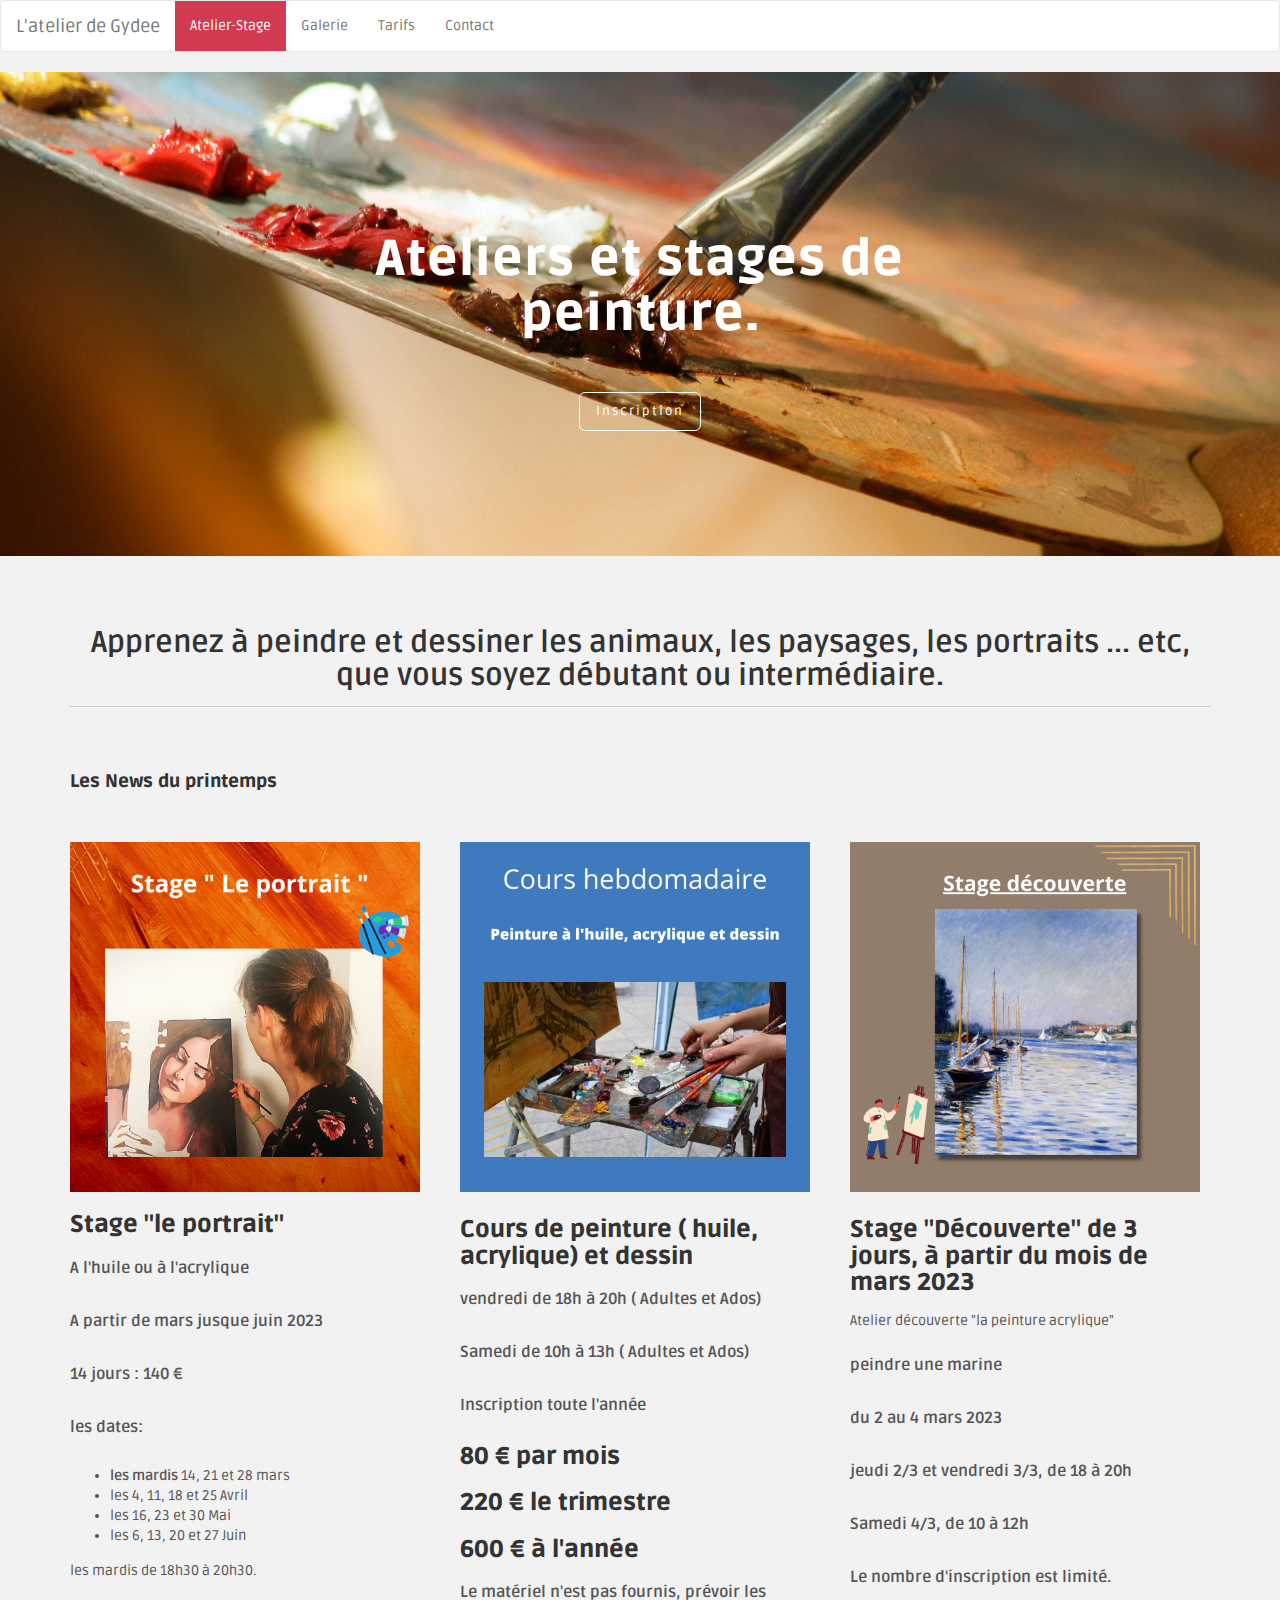
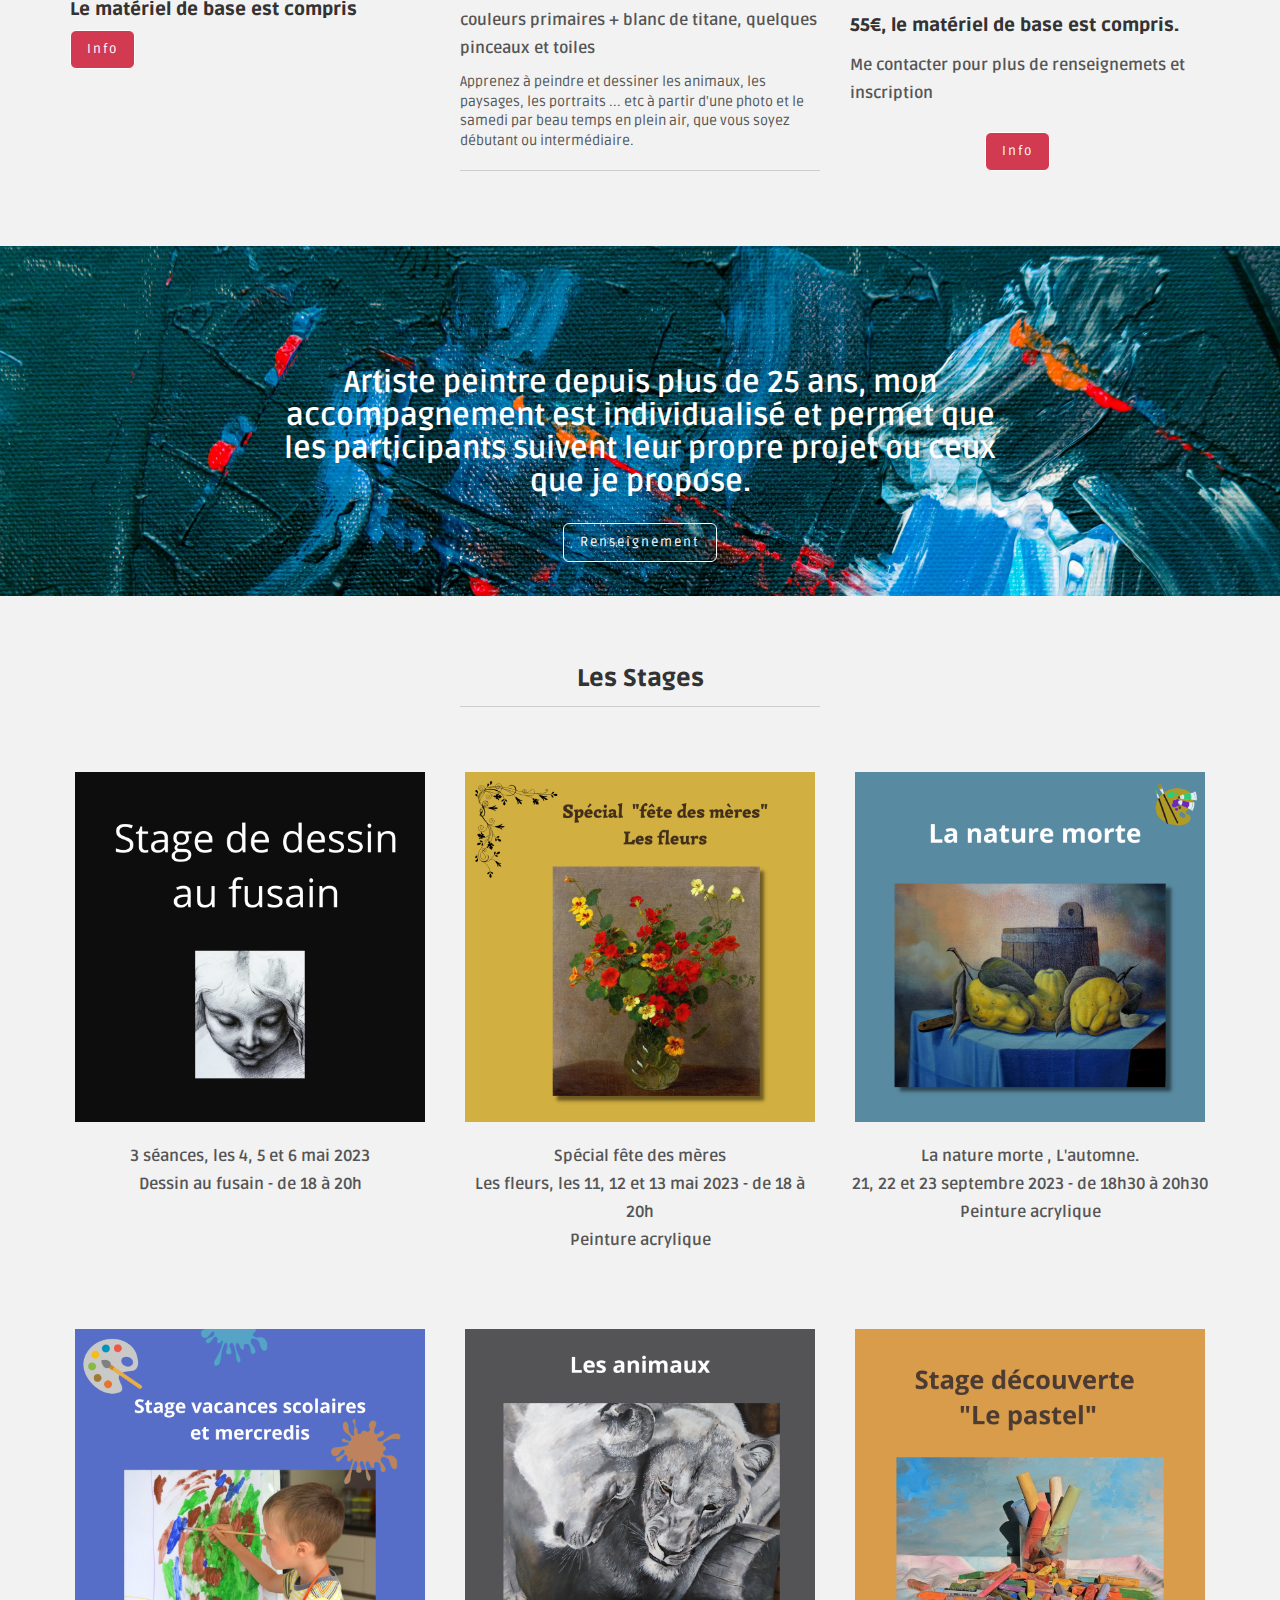
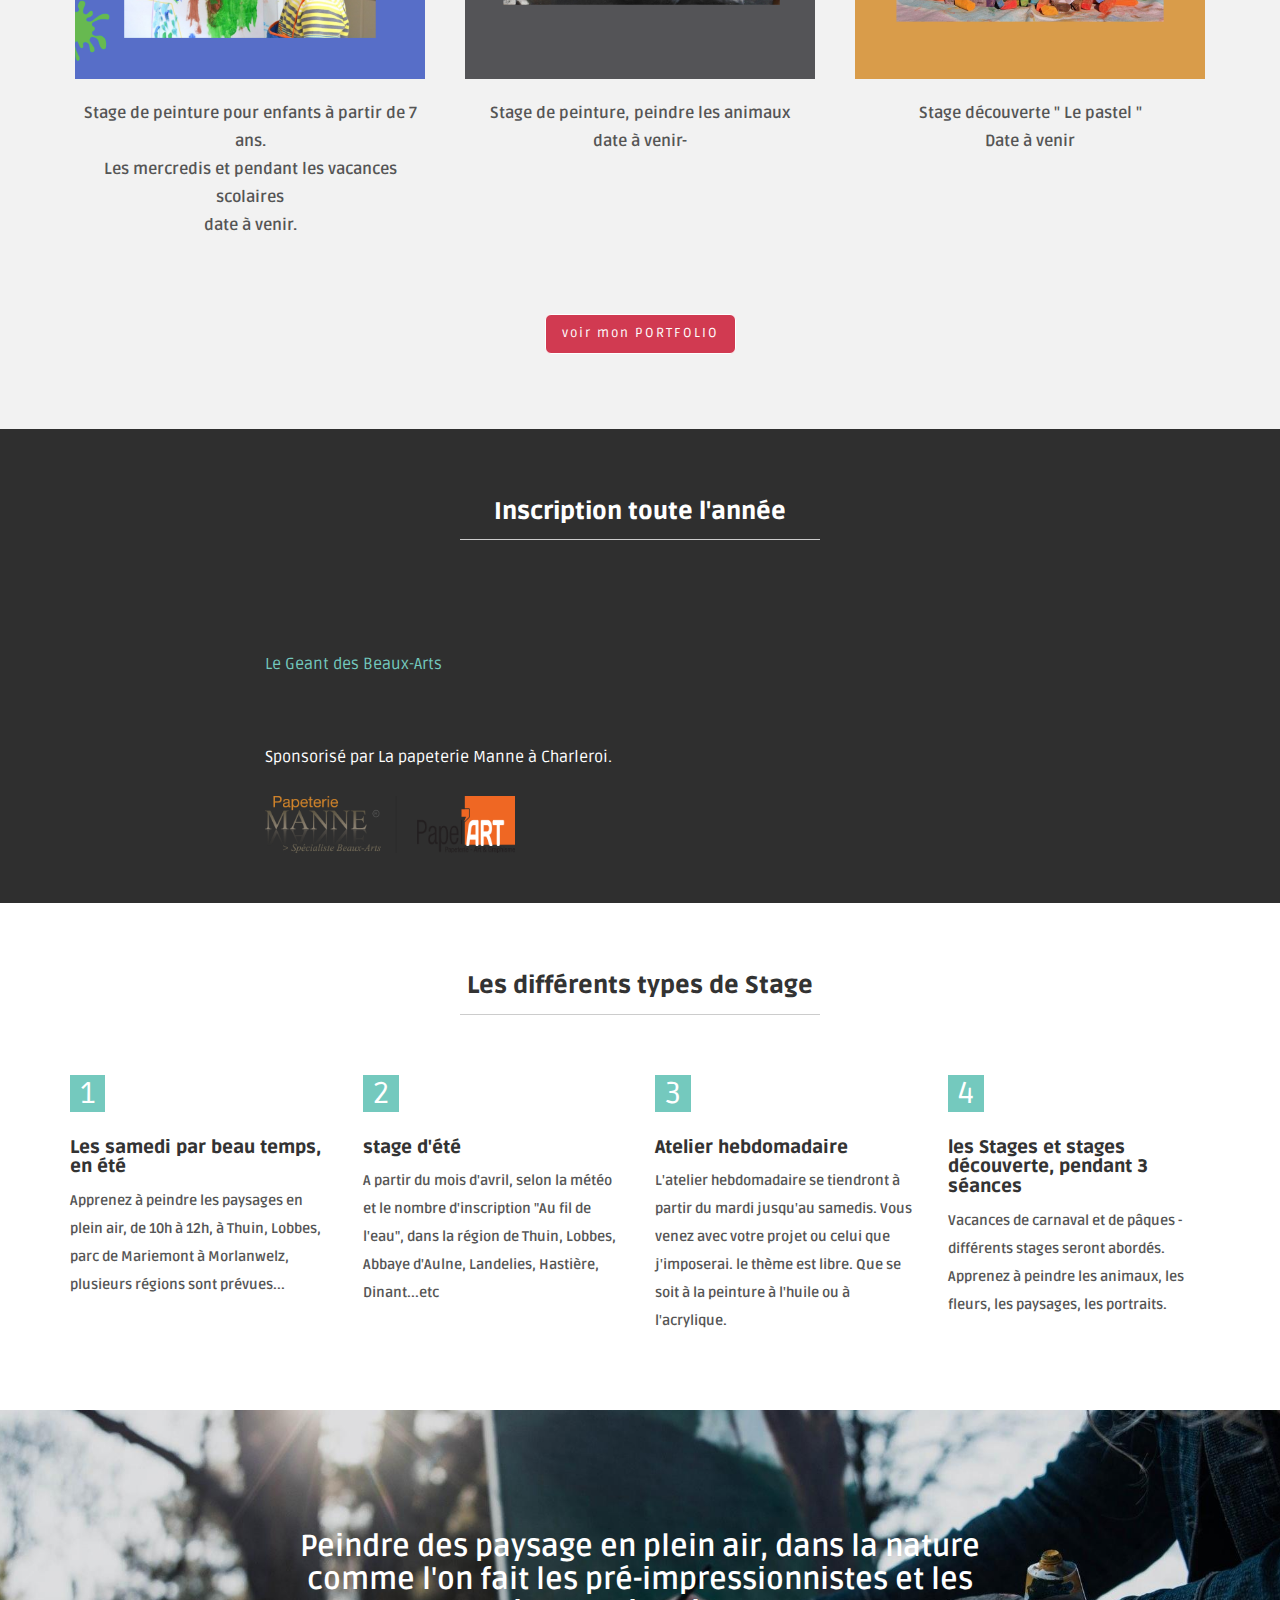
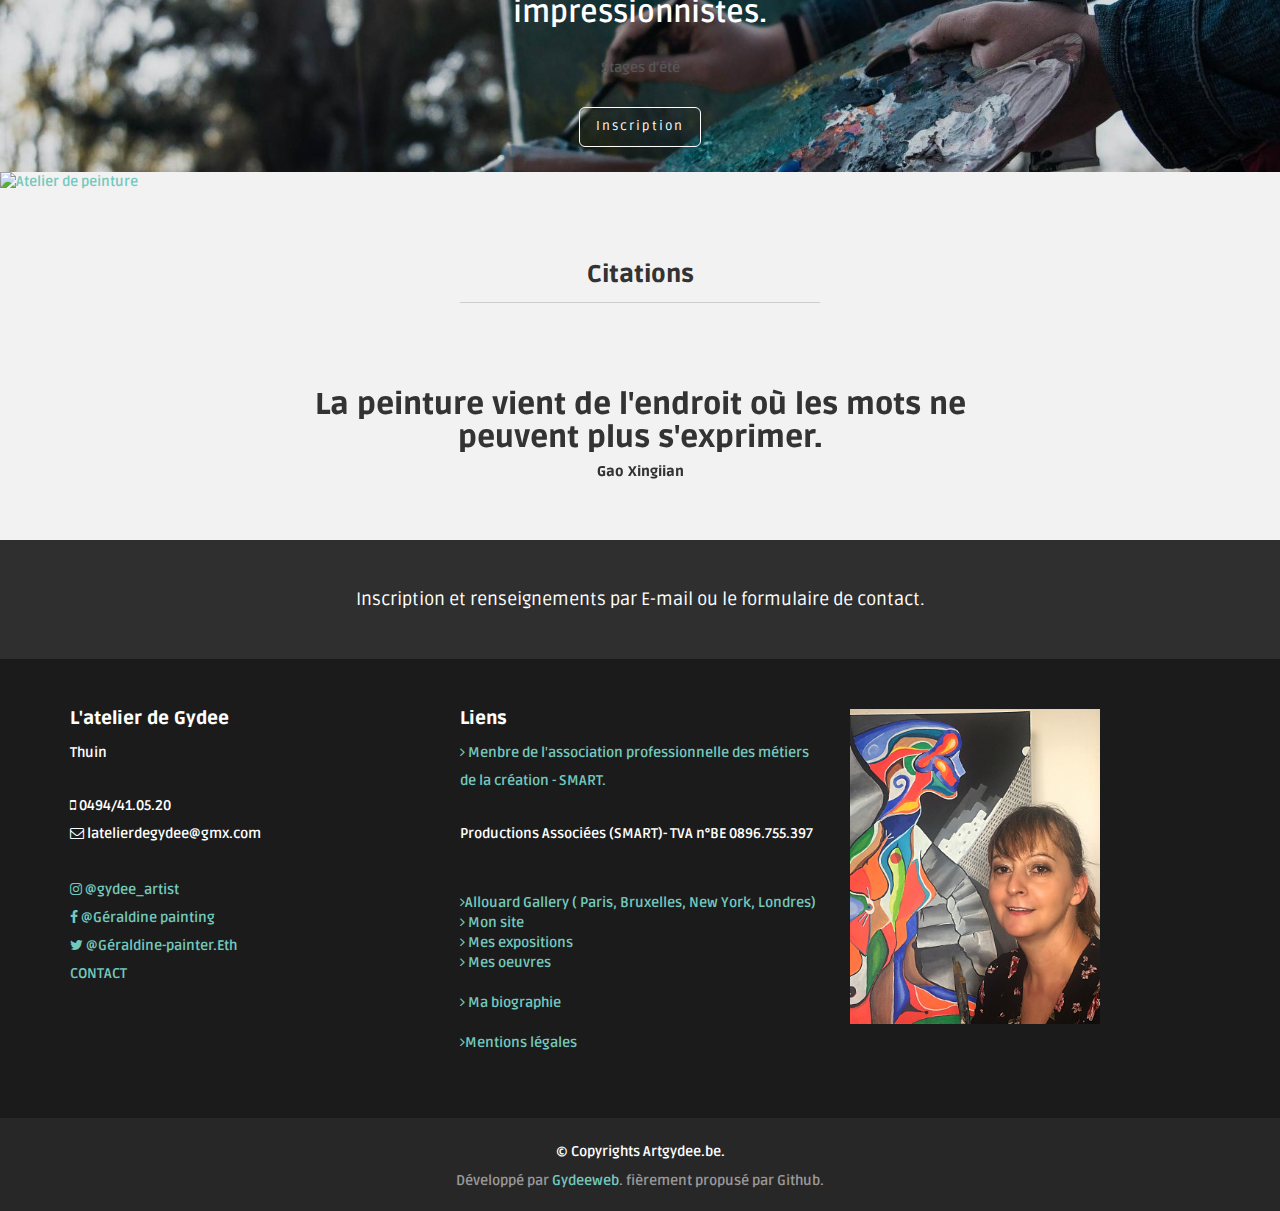
==== index.html @ b3c0e598 "Update index.html" ====
<!DOCTYPE html>
<html lang="fr">
<head>
  <meta charset="utf-8">
  <title>Stages et cours de peinture et dessin </title>
  <meta content="width=device-width, initial-scale=1.0" name="viewport">
<meta content="stage de peinture, stage de peinture Belgique, cours de peinture hainaut, cours de peinture Belgique, atelier de peinture, atelier de peinture belgique, nft belgique, cours et stage de portrait à l'huile, cours et stage de portrait à l'acrylique, cours et stages de portrait d'animaux, peinture artistique, stage de peinture, stage de peinture en plein air, cours de peinture artistique en Belgique " name="keywords">
  <meta content="Atelier et stage de peinture, stage de peinture en plein air, apprenez à peindre les paysages, les animaux, les fleurs,nature morte et les portraits, à la peinture à l'huile, plus de 25 ans d'expérience, en belgique, Hainaut." name="description">

	
 
  <!-- Favicons -->
 
	 <link rel="icon" type="image/gif/png" href="img/favicon.png">
  <link href="img/apple-touch-icon.png" rel="apple-touch-icon">

  <!-- Google Fonts -->
  <link href="https://fonts.googleapis.com/css?family=Ruda:400,900,700" rel="stylesheet">

  <!-- Bootstrap CSS File -->
  <link href="lib/bootstrap/css/bootstrap.min.css" rel="stylesheet">

  <!-- Libraries CSS Files -->
  <link href="lib/font-awesome/css/font-awesome.min.css" rel="stylesheet">
  <link href="lib/animations/animations.css" rel="stylesheet">
  <link href="lib/hover-pack/hover-pack.css" rel="stylesheet">
 
  <!-- Main Stylesheet File -->
  <link href="css/style.css" rel="stylesheet">
  <link href="css/colors/color-74c9be.css" rel="stylesheet">

  <!-- =======================================================
    Template Name: Marco
    Template URL: https://templatemag.com/marco-bootstrap-agency-template/
    Author: TemplateMag.com
    License: https://templatemag.com/license/ 
  ======================================================= -->
	<!-- Global site tag (gtag.js) - Google Analytics -->
<!-- Google tag (gtag.js) -->
<script async src="https://www.googletagmanager.com/gtag/js?id=G-ELH8SCR93M"></script>
<script>
  window.dataLayer = window.dataLayer || [];
  function gtag(){dataLayer.push(arguments);}
  gtag('js', new Date());

  gtag('config', 'G-ELH8SCR93M');
</script>
	
	<script data-ad-client="ca-pub-5312645393388898" async src="https://pagead2.googlesyndication.com/pagead/js/adsbygoogle.js"></script>
	
	<!-- Global site tag (gtag.js) - Google Analytics -->
<script async src="https://www.googletagmanager.com/gtag/js?id=UA-116483732-9"></script>
<meta name="google-site-verification" content="5ocuyL1ltl_IyaoArSdbfxcWh_uto4_FJTRkZ0P58Uk" />


</head>

<body>
	
	<nav class="navbar navbar-default">
  <div class="container-fluid">
    <div class="navbar-header">
      <a class="navbar-brand" href="#">L'atelier de Gydee</a>
    </div>
    <ul class="nav navbar-nav">
      <li class="active"><a href="index.html">Atelier-Stage</a></li>
      <li><a href="portfolio.html">Galerie</a></li>
      <li><a href="devis.html">Tarifs</a></li>
      <li><a href="contact.html">Contact</a></li>
    </ul>
  </div>
</nav>
  
	
	<!-- fin menu -->

  <div id="headerwrap">
    <div class="container">
      <div class="row centered">
        <div class="col-lg-8 col-lg-offset-2 mt">
          <h1 class="animation slideDown">Ateliers et stages de peinture.</h1>
         <a href="contact.html"><p class="mt"><button type="button" class="btn btn-cta btn-lg">Inscription</button></p></a>
        </div>
      </div>
      <!-- /row -->
    </div>
    <!-- /container -->
  </div>
  <!-- /headerwrap -->

  <div class="container">

    <div class="row mt centered ">
      <div class="col-lg-12 col-lg">
	      <h2><strong>Apprenez à peindre et dessiner les animaux, les paysages, les portraits ... etc, que vous soyez débutant ou intermédiaire.</strong></h2>
        <hr>
      </div>
    </div>
	  <! --------------------------------------portrait----------------------------------------------------->
    <!-- /row -->
	  <h4>Les News du printemps</h4>

    <div class="row mt"> 
      <div class="col-lg-4 col-md-4 col-xs-12 desc">
        <a href="contact.html"><img width="350" src="img/portfolio/gydee2.png" alt="" />
					
				</a>
      
	      <h3>Stage "le portrait"</h3>
	      <p> A l'huile ou à l'acrylique</p> 
	      <p>A partir de mars jusque juin 2023</p>
	      <p>14 jours : 140 €</p>
	      <p>les dates:</p>
	      <ul>
		      <li><strong>les mardis</strong> 14, 21 et 28 mars</li>
		       <li>les 4, 11, 18 et 25 Avril</li>
		       <li>les 16, 23 et 30 Mai</li>
		       <li>les 6, 13, 20 et 27 Juin</li>
	      </ul>
	      <br/>
	      <p class="lead">les mardis de 18h30 à 20h30.</p>
	      <h4>Le matériel de base est compris</h4>
	    
	     
       <a href="devis.html"><button type="button" class="btn btn-theme btn-lg">Info</button></a>
    
	      

	     
	    
       
         <! -------------hebdomadaire---------------- >
      </div>
      <!-- col-lg-4 -->

      <div class="col-lg-4 col-md-4 col-xs-12 desc">
        <a class="b-link-fade b-animate-go" href="#"><img width="350" src="img/portfolio/atelier1.png" alt="" />
					
				</a>
	      <h3>Cours de peinture ( huile, acrylique) et dessin</h3>
	        <p> <strong> vendredi de 18h à 20h <strong>( Adultes et Ados) </strong></p>
		<p> <strong> Samedi de 10h à 13h <strong>( Adultes et Ados) </strong></p>
	        <p>Inscription toute l'année</p>
	      <h3>80 € par mois</h3>
	       <h3>220 € le trimestre</h3>
	      <h3>600 € à l'année</h3>
	      <p> Le matériel n'est pas fournis, prévoir les couleurs primaires + blanc de titane, quelques pinceaux et toiles</p>
	   
        <p class="lead">Apprenez à peindre et dessiner les animaux, les paysages, les portraits ... etc à partir d'une photo et le samedi par beau temps en plein air, que vous soyez débutant ou intermédiaire.</p>
	      <hr>
	     
	      
	      
	     
       
        <! ---------------Printemps 2023------------------>
      </div>
      <!-- col-lg-4 -->

      <div class="col-lg-4 col-md-4 col-xs-12 desc">
        <a class="b-link-fade b-animate-go" href="#"><img width="350" src="img/portfolio/marine.png" alt="" />
				</a>
	      <h3>Stage "Découverte" de 3 jours, à partir du mois de mars 2023</h3><br>
       
	      <p class="lead">Atelier découverte "la peinture acrylique"</p>
		<p>peindre une marine </p>
	      <p>du 2 au 4 mars 2023 </p>
	      <p> jeudi 2/3 et vendredi 3/3, de 18 à 20h</p>
	      <p> Samedi 4/3, de 10 à 12h</p>
	      
	   
		     <p> Le nombre d'inscription est limité.</p>
	      <h4>55€, le matériel de base est compris. </h4>
	      <p>Me contacter pour plus de renseignemets et inscription</p>
	      
	      
	    
	      <div class="col-lg-4 col-lg-offset-4">
       <a href="contact.html"><button type="button" class="btn btn-theme btn-lg">Info</button></a>
      </div>

      
         <! -------------------------------->
      </div>
      <!-- col-lg-4 -->

    </div>
    <!-- /row -->
  </div>
  <!-- /container -->

  <div id="cta01">
    <div class="container">
      <div class="row">
        <div class="col-lg-8 col-lg-offset-2">
          <h2>Artiste peintre depuis plus de 25 ans, mon accompagnement est individualisé et permet que les participants suivent leur propre projet ou ceux que je propose.</h2>
         <a href="contact.html"><button type="button" class="btn btn-cta btn-lg">Renseignement</button></a>
        </div>
      </div>
      <!-- /row -->
    </div>
    <!-- /container -->
  </div>
	      <! --------------------------------6 images STAGE ------------------------------------------------------------->

  <div class="container">
    <div class="row mt centered ">
      <div class="col-lg-4 col-lg-offset-4"> 
        <h3>Les Stages</h3>
        <hr>
      </div>
    </div>
    <!-- /row -->
	   <! --------------------------------fusain Stage ------------------------------------------------------------->
    <div class="row mt centered">
      <div class="col-lg-4 desc">
        <a class="b-link-fade b-animate-go" href="contact.html"><img width="350" src="img/portfolio/fusain3.png" alt="" />
					<div class="b-wrapper">
					  	<h4 class="b-from-left b-animate b-delay03">3 séances. ( 55 €)</h4>
					  	<p class="b-from-right b-animate b-delay03">Le fusain</p>
					</div>
				</a>
	      <p>3 séances, les 4, 5 et 6 mai 2023 </br>
	    Dessin au fusain - de 18 à 20h </p>
      </div>
	
	 <! --------------------------------nature fleur------------------------------------------------------------->
	
	
      <div class="col-lg-4 desc">
        <a class="b-link-fade b-animate-go" href="#"><img width="350" src="img/portfolio/fleur.png" alt="" />
					
				</a>
	      <p>Spécial fête des mères </br>
	Les fleurs, les 11, 12 et 13 mai 2023 - de 18 à 20h </br>
	Peinture acrylique</p>
      </div>
	
	 <! -------------------------------- Stage nature morte ------------------------------------------------------------->
      <div class="col-lg-4 desc">
        <a class="b-link-fade b-animate-go" href="#"><img width="350" src="img/portfolio/nature1.png" alt="" />
					
				</a> 
	      <p>La nature morte , L'automne.</br>
21, 22 et 23 septembre 2023 - de 18h30 à 20h30</br>
Peinture acrylique</p>
      </div>
    </div>
    <!-- /row -->
	 <! --------------------------------enfants Stage ------------------------------------------------------------->
    <div class="row mt centered">
      <div class="col-lg-4 desc">
        <a class="b-link-fade b-animate-go" href="#"><img width="350" src="img/portfolio/enfant23.png" alt="" />
					<div class="b-wrapper">
					  	<h4 class="b-from-left b-animate b-delay03"></h4>
					  	<p class="b-from-right b-animate b-delay03"></p>
					</div>
				</a>
	      <p>Stage de peinture pour enfants à partir de 7 ans.</br>
	    Les mercredis et pendant les vacances scolaires</br>
date à venir.</p>
      </div>
	     <! -------------------------------- Stage animals------------------------------------------------------------->
	    
	    
      <div class="col-lg-4 desc">
        <a class="b-link-fade b-animate-go" href="#"><img width="350" src="img/portfolio/animal.png" alt="" />
					
				</a>
	      <p>Stage de peinture, peindre les animaux</br>
date à venir- </p>
      </div>
	    
	     <! -------------------------------- Stage pastel ------------------------------------------------------------->
      <div class="col-lg-4 desc">
        <a class="b-link-fade b-animate-go" href="#"><img width="350" src="img/portfolio/pastel.png" alt="" />
					
				</a>
	      <p>Stage découverte " Le pastel "</br>
Date à venir</p>
      </div>
    </div>
    <!-- /row -->
<! ----------------------------------------------- bouton ----------------------->
    <div class="row mt centered">
      <div class="col-lg-4 col-lg-offset-4">
       <a href="portfolio.html"><button type="button" class="btn btn-theme btn-lg">voir mon PORTFOLIO</button></a>
      </div>
    </div>
    <!-- /row -->
  </div>
  <!-- /container -->
	      <! ------------------------------------------------------------------------- >

 

  <div id="black">
    <div class="container">
      <div class="row mt centered">
        <div class="col-lg-4 col-lg-offset-4">
          <h3>Inscription toute l'année </h3>
          <hr>
        </div>
        <!-- /col-lg-4 -->
      </div>
      <!-- /row -->

      <div class="row mt">
        <div class="col-lg-8 col-lg-offset-2">
        
		 
		</p><br/>
		<p> <a href="https://www.geant-beaux-arts.be">Le Geant des Beaux-Arts</p></a><br/>
	       <a href="https://www.geant-beaux-arts.be"><img class="img-responsive" src="img/portfolio/" width:350px; alt="" /></a><br/>
	     
	      <p>Sponsorisé par La papeterie Manne à Charleroi.</p>
	      <a href="http://www.papeterie-manne.be"><img class="img-responsive" src="img/portfolio/manne.png" alt="manne papeterie"/></a>
        </div>
      </div>
      <!-- /row -->
    </div>
    <!-- /container -->
  </div>
  <!-- /black -->
	      <! ------------------------------------------different stage ---------------------------->

  <div id="white">
    <div class="container">
      <div class="row mt">
        <div class="col-lg-4 col-lg-offset-4 centered">
          <h3>Les différents types de Stage</h3>
          <hr>
        </div>
      </div>
      <div class="row mt">
        <div class="col-lg-3">
          <p class="capitalize">1</p>
          <h4>Les samedi par beau temps, en été</h4>
          <p>Apprenez à peindre les paysages en plein air, de 10h à 12h, à Thuin, Lobbes, parc de Mariemont à Morlanwelz, plusieurs régions sont prévues...</p>
        </div>
        <div class="col-lg-3">
          <p class="capitalize">2</p>
          <h4>stage d'été</h4>
          <p>A partir du mois d'avril,  <strong>selon la météo et le nombre d'inscription</strong> "Au fil de l'eau", dans la région de Thuin, Lobbes, Abbaye d'Aulne, Landelies, Hastière, Dinant...etc</p>
        </div>
        <div class="col-lg-3">
          <p class="capitalize">3</p>
          <h4>Atelier hebdomadaire</h4>
          <p>L'atelier hebdomadaire se tiendront à partir du mardi jusqu'au samedis.
		Vous venez avec votre projet ou celui que j'imposerai. le thème est libre. Que se soit à la peinture à l'huile ou à l'acrylique.</p>
        </div>

        <div class="col-lg-3">
          <p class="capitalize">4</p>
          <h4>les Stages et stages découverte, pendant 3 séances</h4>
          <p>Vacances de carnaval et de pâques - différents stages seront abordés. Apprenez à peindre les animaux, les fleurs, les paysages, les portraits.</p>
        </div>
      </div>
      <!-- /row -->
    </div>
    <!-- /container -->
  </div>
  <!-- /white -->

  <div id="cta02">
    <div class="container">
      <div class="row">
        <div class="col-lg-8 col-lg-offset-2">
          <h2>Peindre des paysage en plein air, dans la nature comme l'on fait les pré-impressionnistes et les impressionnistes.</h2>
		<p>Stages d'été</p>
         <a href="contact.html"><button type="button" class="btn btn-cta btn-lg">Inscription</button></a>
        </div>
      </div>
      <!-- /row -->
    </div>
    <!-- /container -->
  </div>

 <a href='http://www.koifaire.com/belgique/atelier,de,peinture-101901.html' target='_blank'>
<img src='http://www.koifaire.com/images/reference_sur_koifaire.jpg' alt='Atelier de peinture' />
</a>
     
      

		<!------------------------------------ dictons ----------------------->
       

  <div class="container"> 
    <div class="row mt">
      <div class="col-lg-4 col-lg-offset-4 centered">
        <h3>Citations</h3>
        <hr>
      </div>
    </div>

    <div class="row mt">
      <div class="col-lg-8 col-lg-offset-2 centered">
        <div id="carousel-example-generic" class="carousel slide" data-ride="carousel">
          <!-- Wrapper for slides -->
          <div class="carousel-inner">
            <div class="item active">
              <h2>La peinture vient de l'endroit où les mots ne peuvent plus s'exprimer.</h2>
              <h5>Gao Xingiian</h5>
            </div>

            <div class="item">
              <h2>La peinture, ce n'est pas copier la nature mais c'est apprendre à travailler comme elle.</h2>
              <h5>Pablo Picasso (1881-1973)</h5>
            </div>
          </div>
          <!-- /carousel-inner -->

        </div>
      </div>
      <!-- /col-lg-8 -->
    </div>
  </div>
  <!-- /container -->
	      

  
         
            
       
	     

  <div id="cta-bar">
    <div class="container">
      <div class="row centered">
        <a href="#"><h4>Inscription et renseignements par E-mail ou le formulaire de contact.</h4></a>
      </div>
    </div>
    <!-- /container -->
  </div>
  <!-- /cta-bar -->

  <div id="f">
    <div class="container">
      <div class="row">
        <!-- ADDRESS -->
        <div class="col-lg-4">
          <h4>L'atelier de Gydee</h4>
          <p> Thuin </p>
          <p>
            <i class="fa fa-mobile"></i> 0494/41.05.20<br/>
            <i class="fa fa-envelope-o"></i> latelierdegydee@gmx.com<br/><br/>
		<a href="https://www.instagram.com/gydee_artist/"><i class="fa fa-instagram"></i> @gydee_artist</a><br/>
		  <a href="https://www.facebook.com/gydee.capsize.3"><i class="fa fa-facebook"></i> @Géraldine painting</a><br/>
		   <a href="https://www.twitter.com/geraldineragon/"><i class="fa fa-twitter"></i> @Géraldine-painter.Eth</a><br/>
	  
	    <a href="http://latelier-de-gydee.ml/contact.html">CONTACT</a>
	    
          </p>
        </div>

        <!-- LATEST POSTS -->
        <div class="col-lg-4">
          <h4>Liens</h4>
          <p>
           <a href="https://www.smartbe.be"><i class="fa fa-angle-right"></i> Menbre de l'association professionnelle des métiers de la création - SMART.</a><br/>
		<p>Productions Associées (SMART)- TVA n°BE 0896.755.397</p><br/>
		<a href="www.facebook.com/allouardgallery"><i class="fa fa-angle-right"></i>Allouard Gallery ( Paris, Bruxelles, New York, Londres)</a><br/>
		  <a href="https://artist-gr.ga"><i class="fa fa-angle-right"></i> Mon site</a><br/>
            <a href="https://artist-gr.ga/expo.html"><i class="fa fa-angle-right"></i> Mes expositions</a><br/>
          <a href="https://artist-gr.ga"><i class="fa fa-angle-right"></i> Mes oeuvres<br/></a><br/>
           <a href="https://artist-gr.ga/apropos.html"><i class="fa fa-angle-right"></i> Ma biographie<br/></a><br/>
		    <a href="rgpd.html"><i class="fa fa-angle-right"></i>Mentions légales<br/></a>
		   
          </p>
        </div>
        <!-- /col-lg-3 -->

        <!-- NEW PROJECT -->
        <div class="col-lg-4">
          <h4></h4>
          <a href="#"><img class="rounded img-responsive" src="img/portfolio/gydee.jpg" alt="" /></a>
        </div>
        <!-- /col-lg-3 -->


      </div>
    </div>
    <!-- /container -->
  </div>
  <!-- /f --> 

  <div id="copyrights">
    <div class="container">
      <p>
        &copy; Copyrights <strong>Artgydee.be</strong>.
      </p>
      <div class="credits">
        <!--
          You are NOT allowed to delete the credit link to TemplateMag with free version.
          You can delete the credit link only if you bought the pro version.
          Buy the pro version with working PHP/AJAX contact form: https://templatemag.com/marco-bootstrap-agency-template/
          Licensing information: https://templatemag.com/license/
        -->
        Développé par <a href="https://gydeeweb.be/">Gydeeweb</a>. fièrement propusé par Github.
      </div>
    </div>
  </div>
  <!-- / copyrights -->

  <!-- JavaScript Libraries -->
  <script src="lib/jquery/jquery.min.js"></script>
  <script src="lib/bootstrap/js/bootstrap.min.js"></script>
  <script src="lib/php-mail-form/validate.js"></script>
  <script src="lib/hover-pack/hover-pack.js"></script>

  <!-- Template Main Javascript File -->
  <script src="js/main.js"></script>

</body>
</html>
---- lib/animations/animations.css ----
/*
==============================================
CSS3 ANIMATION CHEAT SHEET
==============================================

Made by Justin Aguilar

www.justinaguilar.com/animations/

Questions, comments, concerns, love letters:
justin@justinaguilar.com
==============================================
*/

/*
==============================================
slideDown
==============================================
*/


.slideDown{
	animation-name: slideDown;
	-webkit-animation-name: slideDown;	

	animation-duration: 1s;	
	-webkit-animation-duration: 1s;

	animation-timing-function: ease;	
	-webkit-animation-timing-function: ease;	

	visibility: visible !important;						
}

@keyframes slideDown {
	0% {
		transform: translateY(-100%);
	}
	50%{
		transform: translateY(8%);
	}
	65%{
		transform: translateY(-4%);
	}
	80%{
		transform: translateY(4%);
	}
	95%{
		transform: translateY(-2%);
	}			
	100% {
		transform: translateY(0%);
	}		
}

@-webkit-keyframes slideDown {
	0% {
		-webkit-transform: translateY(-100%);
	}
	50%{
		-webkit-transform: translateY(8%);
	}
	65%{
		-webkit-transform: translateY(-4%);
	}
	80%{
		-webkit-transform: translateY(4%);
	}
	95%{
		-webkit-transform: translateY(-2%);
	}			
	100% {
		-webkit-transform: translateY(0%);
	}	
}

/*
==============================================
slideUp
==============================================
*/


.slideUp{
	animation-name: slideUp;
	-webkit-animation-name: slideUp;	

	animation-duration: 1s;	
	-webkit-animation-duration: 1s;

	animation-timing-function: ease;	
	-webkit-animation-timing-function: ease;

	visibility: visible !important;			
}

@keyframes slideUp {
	0% {
		transform: translateY(100%);
	}
	50%{
		transform: translateY(-8%);
	}
	65%{
		transform: translateY(4%);
	}
	80%{
		transform: translateY(-4%);
	}
	95%{
		transform: translateY(2%);
	}			
	100% {
		transform: translateY(0%);
	}	
}

@-webkit-keyframes slideUp {
	0% {
		-webkit-transform: translateY(100%);
	}
	50%{
		-webkit-transform: translateY(-8%);
	}
	65%{
		-webkit-transform: translateY(4%);
	}
	80%{
		-webkit-transform: translateY(-4%);
	}
	95%{
		-webkit-transform: translateY(2%);
	}			
	100% {
		-webkit-transform: translateY(0%);
	}	
}

/*
==============================================
slideLeft
==============================================
*/


.slideLeft{
	animation-name: slideLeft;
	-webkit-animation-name: slideLeft;	

	animation-duration: 1s;	
	-webkit-animation-duration: 1s;

	animation-timing-function: ease-in-out;	
	-webkit-animation-timing-function: ease-in-out;		

	visibility: visible !important;	
}

@keyframes slideLeft {
	0% {
		transform: translateX(150%);
	}
	50%{
		transform: translateX(-8%);
	}
	65%{
		transform: translateX(4%);
	}
	80%{
		transform: translateX(-4%);
	}
	95%{
		transform: translateX(2%);
	}			
	100% {
		transform: translateX(0%);
	}
}

@-webkit-keyframes slideLeft {
	0% {
		-webkit-transform: translateX(150%);
	}
	50%{
		-webkit-transform: translateX(-8%);
	}
	65%{
		-webkit-transform: translateX(4%);
	}
	80%{
		-webkit-transform: translateX(-4%);
	}
	95%{
		-webkit-transform: translateX(2%);
	}			
	100% {
		-webkit-transform: translateX(0%);
	}
}

/*
==============================================
slideRight
==============================================
*/


.slideRight{
	animation-name: slideRight;
	-webkit-animation-name: slideRight;	

	animation-duration: 1s;	
	-webkit-animation-duration: 1s;

	animation-timing-function: ease-in-out;	
	-webkit-animation-timing-function: ease-in-out;		

	visibility: visible !important;	
}

@keyframes slideRight {
	0% {
		transform: translateX(-150%);
	}
	50%{
		transform: translateX(8%);
	}
	65%{
		transform: translateX(-4%);
	}
	80%{
		transform: translateX(4%);
	}
	95%{
		transform: translateX(-2%);
	}			
	100% {
		transform: translateX(0%);
	}	
}

@-webkit-keyframes slideRight {
	0% {
		-webkit-transform: translateX(-150%);
	}
	50%{
		-webkit-transform: translateX(8%);
	}
	65%{
		-webkit-transform: translateX(-4%);
	}
	80%{
		-webkit-transform: translateX(4%);
	}
	95%{
		-webkit-transform: translateX(-2%);
	}			
	100% {
		-webkit-transform: translateX(0%);
	}
}

/*
==============================================
slideExpandUp
==============================================
*/


.slideExpandUp{
	animation-name: slideExpandUp;
	-webkit-animation-name: slideExpandUp;	

	animation-duration: 1.6s;	
	-webkit-animation-duration: 1.6s;

	animation-timing-function: ease-out;	
	-webkit-animation-timing-function: ease -out;

	visibility: visible !important;	
}

@keyframes slideExpandUp {
	0% {
		transform: translateY(100%) scaleX(0.5);
	}
	30%{
		transform: translateY(-8%) scaleX(0.5);
	}	
	40%{
		transform: translateY(2%) scaleX(0.5);
	}
	50%{
		transform: translateY(0%) scaleX(1.1);
	}
	60%{
		transform: translateY(0%) scaleX(0.9);		
	}
	70% {
		transform: translateY(0%) scaleX(1.05);
	}			
	80%{
		transform: translateY(0%) scaleX(0.95);		
	}
	90% {
		transform: translateY(0%) scaleX(1.02);
	}	
	100%{
		transform: translateY(0%) scaleX(1);		
	}
}

@-webkit-keyframes slideExpandUp {
	0% {
		-webkit-transform: translateY(100%) scaleX(0.5);
	}
	30%{
		-webkit-transform: translateY(-8%) scaleX(0.5);
	}	
	40%{
		-webkit-transform: translateY(2%) scaleX(0.5);
	}
	50%{
		-webkit-transform: translateY(0%) scaleX(1.1);
	}
	60%{
		-webkit-transform: translateY(0%) scaleX(0.9);		
	}
	70% {
		-webkit-transform: translateY(0%) scaleX(1.05);
	}			
	80%{
		-webkit-transform: translateY(0%) scaleX(0.95);		
	}
	90% {
		-webkit-transform: translateY(0%) scaleX(1.02);
	}	
	100%{
		-webkit-transform: translateY(0%) scaleX(1);		
	}
}

/*
==============================================
expandUp
==============================================
*/


.expandUp{
	animation-name: expandUp;
	-webkit-animation-name: expandUp;	

	animation-duration: 0.7s;	
	-webkit-animation-duration: 0.7s;

	animation-timing-function: ease;	
	-webkit-animation-timing-function: ease;		

	visibility: visible !important;	
}

@keyframes expandUp {
	0% {
		transform: translateY(100%) scale(0.6) scaleY(0.5);
	}
	60%{
		transform: translateY(-7%) scaleY(1.12);
	}
	75%{
		transform: translateY(3%);
	}	
	100% {
		transform: translateY(0%) scale(1) scaleY(1);
	}	
}

@-webkit-keyframes expandUp {
	0% {
		-webkit-transform: translateY(100%) scale(0.6) scaleY(0.5);
	}
	60%{
		-webkit-transform: translateY(-7%) scaleY(1.12);
	}
	75%{
		-webkit-transform: translateY(3%);
	}	
	100% {
		-webkit-transform: translateY(0%) scale(1) scaleY(1);
	}	
}

/*
==============================================
fadeIn
==============================================
*/

.fadeIn{
	animation-name: fadeIn;
	-webkit-animation-name: fadeIn;	

	animation-duration: 1.5s;	
	-webkit-animation-duration: 1.5s;

	animation-timing-function: ease-in-out;	
	-webkit-animation-timing-function: ease-in-out;		

	visibility: visible !important;	
}

@keyframes fadeIn {
	0% {
		transform: scale(0);
		opacity: 0.0;		
	}
	60% {
		transform: scale(1.1);	
	}
	80% {
		transform: scale(0.9);
		opacity: 1;	
	}	
	100% {
		transform: scale(1);
		opacity: 1;	
	}		
}

@-webkit-keyframes fadeIn {
	0% {
		-webkit-transform: scale(0);
		opacity: 0.0;		
	}
	60% {
		-webkit-transform: scale(1.1);
	}
	80% {
		-webkit-transform: scale(0.9);
		opacity: 1;	
	}	
	100% {
		-webkit-transform: scale(1);
		opacity: 1;	
	}		
}

/*
==============================================
expandOpen
==============================================
*/


.expandOpen{
	animation-name: expandOpen;
	-webkit-animation-name: expandOpen;	

	animation-duration: 1.2s;	
	-webkit-animation-duration: 1.2s;

	animation-timing-function: ease-out;	
	-webkit-animation-timing-function: ease-out;	

	visibility: visible !important;	
}

@keyframes expandOpen {
	0% {
		transform: scale(1.8);		
	}
	50% {
		transform: scale(0.95);
	}	
	80% {
		transform: scale(1.05);
	}
	90% {
		transform: scale(0.98);
	}	
	100% {
		transform: scale(1);
	}			
}

@-webkit-keyframes expandOpen {
	0% {
		-webkit-transform: scale(1.8);		
	}
	50% {
		-webkit-transform: scale(0.95);
	}	
	80% {
		-webkit-transform: scale(1.05);
	}
	90% {
		-webkit-transform: scale(0.98);
	}	
	100% {
		-webkit-transform: scale(1);
	}					
}

/*
==============================================
bigEntrance
==============================================
*/


.bigEntrance{
	animation-name: bigEntrance;
	-webkit-animation-name: bigEntrance;	

	animation-duration: 1.6s;	
	-webkit-animation-duration: 1.6s;

	animation-timing-function: ease-out;	
	-webkit-animation-timing-function: ease-out;	

	visibility: visible !important;			
}

@keyframes bigEntrance {
	0% {
		transform: scale(0.3) rotate(6deg) translateX(-30%) translateY(30%);
		opacity: 0.2;
	}
	30% {
		transform: scale(1.03) rotate(-2deg) translateX(2%) translateY(-2%);		
		opacity: 1;
	}
	45% {
		transform: scale(0.98) rotate(1deg) translateX(0%) translateY(0%);
		opacity: 1;
	}
	60% {
		transform: scale(1.01) rotate(-1deg) translateX(0%) translateY(0%);		
		opacity: 1;
	}	
	75% {
		transform: scale(0.99) rotate(1deg) translateX(0%) translateY(0%);
		opacity: 1;
	}
	90% {
		transform: scale(1.01) rotate(0deg) translateX(0%) translateY(0%);		
		opacity: 1;
	}	
	100% {
		transform: scale(1) rotate(0deg) translateX(0%) translateY(0%);
		opacity: 1;
	}		
}

@-webkit-keyframes bigEntrance {
	0% {
		-webkit-transform: scale(0.3) rotate(6deg) translateX(-30%) translateY(30%);
		opacity: 0.2;
	}
	30% {
		-webkit-transform: scale(1.03) rotate(-2deg) translateX(2%) translateY(-2%);		
		opacity: 1;
	}
	45% {
		-webkit-transform: scale(0.98) rotate(1deg) translateX(0%) translateY(0%);
		opacity: 1;
	}
	60% {
		-webkit-transform: scale(1.01) rotate(-1deg) translateX(0%) translateY(0%);		
		opacity: 1;
	}	
	75% {
		-webkit-transform: scale(0.99) rotate(1deg) translateX(0%) translateY(0%);
		opacity: 1;
	}
	90% {
		-webkit-transform: scale(1.01) rotate(0deg) translateX(0%) translateY(0%);		
		opacity: 1;
	}	
	100% {
		-webkit-transform: scale(1) rotate(0deg) translateX(0%) translateY(0%);
		opacity: 1;
	}				
}

/*
==============================================
hatch
==============================================
*/

.hatch{
	animation-name: hatch;
	-webkit-animation-name: hatch;	

	animation-duration: 2s;	
	-webkit-animation-duration: 2s;

	animation-timing-function: ease-in-out;	
	-webkit-animation-timing-function: ease-in-out;

	transform-origin: 50% 100%;
	-ms-transform-origin: 50% 100%;
	-webkit-transform-origin: 50% 100%; 

	visibility: visible !important;		
}

@keyframes hatch {
	0% {
		transform: rotate(0deg) scaleY(0.6);
	}
	20% {
		transform: rotate(-2deg) scaleY(1.05);
	}
	35% {
		transform: rotate(2deg) scaleY(1);
	}
	50% {
		transform: rotate(-2deg);
	}	
	65% {
		transform: rotate(1deg);
	}	
	80% {
		transform: rotate(-1deg);
	}		
	100% {
		transform: rotate(0deg);
	}									
}

@-webkit-keyframes hatch {
	0% {
		-webkit-transform: rotate(0deg) scaleY(0.6);
	}
	20% {
		-webkit-transform: rotate(-2deg) scaleY(1.05);
	}
	35% {
		-webkit-transform: rotate(2deg) scaleY(1);
	}
	50% {
		-webkit-transform: rotate(-2deg);
	}	
	65% {
		-webkit-transform: rotate(1deg);
	}	
	80% {
		-webkit-transform: rotate(-1deg);
	}		
	100% {
		-webkit-transform: rotate(0deg);
	}		
}


/*
==============================================
bounce
==============================================
*/


.bounce{
	animation-name: bounce;
	-webkit-animation-name: bounce;	

	animation-duration: 1.6s;	
	-webkit-animation-duration: 1.6s;

	animation-timing-function: ease;	
	-webkit-animation-timing-function: ease;	
	
	transform-origin: 50% 100%;
	-ms-transform-origin: 50% 100%;
	-webkit-transform-origin: 50% 100%; 	
}

@keyframes bounce {
	0% {
		transform: translateY(0%) scaleY(0.6);
	}
	60%{
		transform: translateY(-100%) scaleY(1.1);
	}
	70%{
		transform: translateY(0%) scaleY(0.95) scaleX(1.05);
	}
	80%{
		transform: translateY(0%) scaleY(1.05) scaleX(1);
	}	
	90%{
		transform: translateY(0%) scaleY(0.95) scaleX(1);
	}				
	100%{
		transform: translateY(0%) scaleY(1) scaleX(1);
	}	
}

@-webkit-keyframes bounce {
	0% {
		-webkit-transform: translateY(0%) scaleY(0.6);
	}
	60%{
		-webkit-transform: translateY(-100%) scaleY(1.1);
	}
	70%{
		-webkit-transform: translateY(0%) scaleY(0.95) scaleX(1.05);
	}
	80%{
		-webkit-transform: translateY(0%) scaleY(1.05) scaleX(1);
	}	
	90%{
		-webkit-transform: translateY(0%) scaleY(0.95) scaleX(1);
	}				
	100%{
		-webkit-transform: translateY(0%) scaleY(1) scaleX(1);
	}		
}


/*
==============================================
pulse
==============================================
*/

.pulse{
	animation-name: pulse;
	-webkit-animation-name: pulse;	

	animation-duration: 1.5s;	
	-webkit-animation-duration: 1.5s;

	animation-iteration-count: infinite;
	-webkit-animation-iteration-count: infinite;
}

@keyframes pulse {
	0% {
		transform: scale(0.9);
		opacity: 0.7;		
	}
	50% {
		transform: scale(1);
		opacity: 1;	
	}	
	100% {
		transform: scale(0.9);
		opacity: 0.7;	
	}			
}

@-webkit-keyframes pulse {
	0% {
		-webkit-transform: scale(0.95);
		opacity: 0.7;		
	}
	50% {
		-webkit-transform: scale(1);
		opacity: 1;	
	}	
	100% {
		-webkit-transform: scale(0.95);
		opacity: 0.7;	
	}			
}

/*
==============================================
floating
==============================================
*/

.floating{
	animation-name: floating;
	-webkit-animation-name: floating;

	animation-duration: 1.5s;	
	-webkit-animation-duration: 1.5s;

	animation-iteration-count: infinite;
	-webkit-animation-iteration-count: infinite;
}

@keyframes floating {
	0% {
		transform: translateY(0%);	
	}
	50% {
		transform: translateY(8%);	
	}	
	100% {
		transform: translateY(0%);
	}			
}

@-webkit-keyframes floating {
	0% {
		-webkit-transform: translateY(0%);	
	}
	50% {
		-webkit-transform: translateY(8%);	
	}	
	100% {
		-webkit-transform: translateY(0%);
	}			
}

/*
==============================================
tossing
==============================================
*/

.tossing{
	animation-name: tossing;
	-webkit-animation-name: tossing;	

	animation-duration: 2.5s;	
	-webkit-animation-duration: 2.5s;

	animation-iteration-count: infinite;
	-webkit-animation-iteration-count: infinite;
}

@keyframes tossing {
	0% {
		transform: rotate(-4deg);	
	}
	50% {
		transform: rotate(4deg);
	}
	100% {
		transform: rotate(-4deg);	
	}						
}

@-webkit-keyframes tossing {
	0% {
		-webkit-transform: rotate(-4deg);	
	}
	50% {
		-webkit-transform: rotate(4deg);
	}
	100% {
		-webkit-transform: rotate(-4deg);	
	}				
}

/*
==============================================
pullUp
==============================================
*/

.pullUp{
	animation-name: pullUp;
	-webkit-animation-name: pullUp;	

	animation-duration: 1.1s;	
	-webkit-animation-duration: 1.1s;

	animation-timing-function: ease-out;	
	-webkit-animation-timing-function: ease-out;	

	transform-origin: 50% 100%;
	-ms-transform-origin: 50% 100%;
	-webkit-transform-origin: 50% 100%; 		
}

@keyframes pullUp {
	0% {
		transform: scaleY(0.1);
	}
	40% {
		transform: scaleY(1.02);
	}
	60% {
		transform: scaleY(0.98);
	}
	80% {
		transform: scaleY(1.01);
	}
	100% {
		transform: scaleY(0.98);
	}				
	80% {
		transform: scaleY(1.01);
	}
	100% {
		transform: scaleY(1);
	}							
}

@-webkit-keyframes pullUp {
	0% {
		-webkit-transform: scaleY(0.1);
	}
	40% {
		-webkit-transform: scaleY(1.02);
	}
	60% {
		-webkit-transform: scaleY(0.98);
	}
	80% {
		-webkit-transform: scaleY(1.01);
	}
	100% {
		-webkit-transform: scaleY(0.98);
	}				
	80% {
		-webkit-transform: scaleY(1.01);
	}
	100% {
		-webkit-transform: scaleY(1);
	}		
}

/*
==============================================
pullDown
==============================================
*/

.pullDown{
	animation-name: pullDown;
	-webkit-animation-name: pullDown;	

	animation-duration: 1.1s;	
	-webkit-animation-duration: 1.1s;

	animation-timing-function: ease-out;	
	-webkit-animation-timing-function: ease-out;	

	transform-origin: 50% 0%;
	-ms-transform-origin: 50% 0%;
	-webkit-transform-origin: 50% 0%; 		
}

@keyframes pullDown {
	0% {
		transform: scaleY(0.1);
	}
	40% {
		transform: scaleY(1.02);
	}
	60% {
		transform: scaleY(0.98);
	}
	80% {
		transform: scaleY(1.01);
	}
	100% {
		transform: scaleY(0.98);
	}				
	80% {
		transform: scaleY(1.01);
	}
	100% {
		transform: scaleY(1);
	}							
}

@-webkit-keyframes pullDown {
	0% {
		-webkit-transform: scaleY(0.1);
	}
	40% {
		-webkit-transform: scaleY(1.02);
	}
	60% {
		-webkit-transform: scaleY(0.98);
	}
	80% {
		-webkit-transform: scaleY(1.01);
	}
	100% {
		-webkit-transform: scaleY(0.98);
	}				
	80% {
		-webkit-transform: scaleY(1.01);
	}
	100% {
		-webkit-transform: scaleY(1);
	}		
}

/*
==============================================
stretchLeft
==============================================
*/

.stretchLeft{
	animation-name: stretchLeft;
	-webkit-animation-name: stretchLeft;	

	animation-duration: 1.5s;	
	-webkit-animation-duration: 1.5s;

	animation-timing-function: ease-out;	
	-webkit-animation-timing-function: ease-out;	

	transform-origin: 100% 0%;
	-ms-transform-origin: 100% 0%;
	-webkit-transform-origin: 100% 0%; 
}

@keyframes stretchLeft {
	0% {
		transform: scaleX(0.3);
	}
	40% {
		transform: scaleX(1.02);
	}
	60% {
		transform: scaleX(0.98);
	}
	80% {
		transform: scaleX(1.01);
	}
	100% {
		transform: scaleX(0.98);
	}				
	80% {
		transform: scaleX(1.01);
	}
	100% {
		transform: scaleX(1);
	}							
}

@-webkit-keyframes stretchLeft {
	0% {
		-webkit-transform: scaleX(0.3);
	}
	40% {
		-webkit-transform: scaleX(1.02);
	}
	60% {
		-webkit-transform: scaleX(0.98);
	}
	80% {
		-webkit-transform: scaleX(1.01);
	}
	100% {
		-webkit-transform: scaleX(0.98);
	}				
	80% {
		-webkit-transform: scaleX(1.01);
	}
	100% {
		-webkit-transform: scaleX(1);
	}		
}

/*
==============================================
stretchRight
==============================================
*/

.stretchRight{
	animation-name: stretchRight;
	-webkit-animation-name: stretchRight;	

	animation-duration: 1.5s;	
	-webkit-animation-duration: 1.5s;

	animation-timing-function: ease-out;	
	-webkit-animation-timing-function: ease-out;	

	transform-origin: 0% 0%;
	-ms-transform-origin: 0% 0%;
	-webkit-transform-origin: 0% 0%; 		
}

@keyframes stretchRight {
	0% {
		transform: scaleX(0.3);
	}
	40% {
		transform: scaleX(1.02);
	}
	60% {
		transform: scaleX(0.98);
	}
	80% {
		transform: scaleX(1.01);
	}
	100% {
		transform: scaleX(0.98);
	}				
	80% {
		transform: scaleX(1.01);
	}
	100% {
		transform: scaleX(1);
	}							
}

@-webkit-keyframes stretchRight {
	0% {
		-webkit-transform: scaleX(0.3);
	}
	40% {
		-webkit-transform: scaleX(1.02);
	}
	60% {
		-webkit-transform: scaleX(0.98);
	}
	80% {
		-webkit-transform: scaleX(1.01);
	}
	100% {
		-webkit-transform: scaleX(0.98);
	}				
	80% {
		-webkit-transform: scaleX(1.01);
	}
	100% {
		-webkit-transform: scaleX(1);
	}		
}
---- lib/hover-pack/hover-pack.css ----
.safari5 *{
-webkit-transform: none !important;
-webkit-transition: none !important;
}

/*-----------------------------------------------------------------------------------*/
/*	Fade
/*-----------------------------------------------------------------------------------*/
.b-link-fade{
position: relative;
display: inline-block;
vertical-align: top;
margin-bottom: 5px;

}
.b-link-fade .b-wrapper{z-index:1;}
.b-link-fade .b-top-line{z-index:0}
.b-link-fade .b-wrapper, .b-link-fade .b-top-line{
position:absolute;
width:100%;
height:100%;
top:0;
left:0;
text-align:center;
color:#fff;
background: #74c9be;
visibility:hidden; /* lt-ie9 */
}

.b-link-fade .b-wrapper, .b-link-fade .b-top-line{
transition:all 0.6s ease;
-moz-transition:all 0.6s ease;
-ms-transition:all 0.6s ease;
-o-transition:all 0.6s ease;
-webkit-transition:all 0.6s ease;

overflow: hidden;

opacity:0;
}
.b-link-fade:hover .b-wrapper, .b-link-fade:hover .b-top-line{

opacity:0.8;
visibility:visible; /* lt-ie9 */
}

/*-----------------------------------------------------------------------------------*/
/*	Flow
/*-----------------------------------------------------------------------------------*/
.b-link-flow{
position: relative;
display: inline-block;
vertical-align: top;
margin-bottom: 5px;

}
.b-link-flow .b-wrapper{z-index:1;}
.b-link-flow .b-top-line{z-index:0}
.b-link-flow .b-wrapper, .b-link-flow .b-top-line{
position:absolute;
width:100%;
height:100%;
top:0;
left:0;
text-align:center;
color:#fff;
background: #74c9be;
visibility:hidden; /* lt-ie9 */
}

.b-link-flow .b-wrapper, .b-link-flow .b-top-line{
transition:all 0.6s ease;
-moz-transition:all 0.6s ease;
-ms-transition:all 0.6s ease;
-o-transition:all 0.6s ease;
-webkit-transition:all 0.6s ease;

transform:scale(0);
-moz-transform:scale(0);
-ms-transform:scale(0);
-o-transform:scale(0);
-webkit-transform:scale(0);

opacity:0;
}
.b-link-flow:hover .b-wrapper, .b-link-flow:hover .b-top-line{
transform:scale(1);
-moz-transform:scale(1);
-ms-transform:scale(1);
-o-transform:scale(1);
-webkit-transform:scale(1);

opacity:1;
visibility:visible; /* lt-ie9 */
}

/*-----------------------------------------------------------------------------------*/
/*	Stroke
/*-----------------------------------------------------------------------------------*/
.b-link-stroke{
position:relative;
display:inline-block;
vertical-align:top;
font-family: 'Open Sans', sans-serif;
font-weight: 300;
overflow:hidden;
margin-bottom: 5px;
}
.b-link-stroke .b-wrapper{
position:absolute;
width:100%;
height:100%;
top:0;
left:0;
text-align:center;
color:#fff;
}
.b-link-stroke .b-top-line{
position:absolute;
top:-100%;
left:0;
width:50%;
height:100%;
background: #74c9be;
}
.b-link-stroke .b-bottom-line{
position:absolute;
bottom:-100%;
right:0;
width:50%;
height:100%;
background: #74c9be;
}
.b-link-stroke .b-top-line, .b-link-stroke .b-bottom-line{
transition:all 0.5s;
-moz-transition:all 0.5s;
-ms-transition:all 0.5s;
-o-transition:all 0.5s;
-webkit-transition:all 0.5s;
} 

.b-link-stroke:hover .b-top-line{
top:0;
}
.b-link-stroke:hover .b-bottom-line{
bottom:0;
}

/*-----------------------------------------------------------------------------------*/
/*	Twist
/*-----------------------------------------------------------------------------------*/
.b-link-twist{
position:relative;
display:inline-block;
vertical-align:top;
font-family: 'Open Sans', sans-serif;
font-weight: 300;
margin-bottom: 5px;
}
.b-link-twist .b-wrapper{
position:absolute;
width:100%;
height:100%;
top:0;
left:0;
text-align:center;
color:#fff;
overflow:hidden;
}
.b-link-twist .b-top-line{
position:absolute;
top:0;
left:1px;
width:50%;
height:100%;
background: #74c9be;
transform: perspective(400px) rotate3d(180,0,0,0deg);
-webkit-transform: perspective(400px) rotate3d(180,0,0,0deg);
-moz-transform: perspective(400px) rotate3d(180,0,0,0deg);
-o-transform: perspective(400px) rotate3d(180,0,0,0deg);
-ms-transform: perspective(400px) rotate3d(180,0,0,0deg);
}
.b-link-twist .b-bottom-line{
position:absolute;
bottom:0;
right:0px;
width:50%;
height:100%;
background: #74c9be;
transform: perspective(400px) rotate3d(180,0,0,0deg);
-webkit-transform: perspective(400px) rotate3d(180,0,0,0deg);
-moz-transform: perspective(400px) rotate3d(180,0,0,0deg);
-o-transform: perspective(400px) rotate3d(180,0,0,0deg);
-ms-transform: perspective(400px) rotate3d(180,0,0,0deg);
}
.b-link-twist .b-top-line{
transition:all 1s;
-moz-transition:all 1s;
-ms-transition:all 1s;
-o-transition:all 1s;
-webkit-transition:all 1s;

background-position:left top;
} 

.b-link-twist .b-bottom-line{
transition:all 1s 0.1s;
-moz-transition:all 1s 0.1s;
-ms-transition:all 1s 0.1s;
-o-transition:all 1s 0.1s;
-webkit-transition:all 1s 0.1s;

background-position:right top;
}

.b-link-twist:hover .b-top-line{
transform: perspective(400px) rotate3d(180,0,0,180deg);
-webkit-transform: perspective(400px) rotate3d(180,0,0,180deg);
-moz-transform: perspective(400px) rotate3d(180,0,0,180deg);
-o-transform: perspective(400px) rotate3d(180,0,0,180deg);
-ms-transform: perspective(400px) rotate3d(180,0,0,180deg);
}
.b-link-twist:hover .b-bottom-line{
transform: perspective(400px) rotate3d(180,0,0,-180deg);
-webkit-transform: perspective(400px) rotate3d(180,0,0,-180deg);
-moz-transform: perspective(400px) rotate3d(180,0,0,-180deg);
-o-transform: perspective(400px) rotate3d(180,0,0,-180deg);
-ms-transform: perspective(400px) rotate3d(180,0,0,-180deg);
}
.b-link-twist .b-top-line b, .b-link-twist .b-bottom-line b{
transition:all 0.3s 0.2s;
-moz-transition:all 0.3s 0.2s;
-ms-transition:all 0.3s 0.2s;
-o-transition:all 0.3s 0.2s;
-webkit-transition:all 0.3s 0.2s;

position:absolute;
top:0;
left:0;
width:101%;
height:100%;
}

.b-link-twist:hover .b-top-line b, .b-link-twist:hover .b-bottom-line b{
background: #74c9be;
height:100%;
}

/*-----------------------------------------------------------------------------------*/
/*	Flip
/*-----------------------------------------------------------------------------------*/
.b-link-flip{
position:relative;
display:inline-block;
vertical-align:top;
font-family: 'Open Sans', sans-serif;
font-weight: 300;
margin-bottom: 5px;
background: #74c9be;
}
.b-link-flip .b-wrapper{
position:absolute;
width:100%;
height:100%;
top:0;
left:0;
text-align:center;
color:#fff;
overflow:hidden;
z-index:1;
visibility:hidden; /* lt-ie9 */
}
/* lt-ie9 */
.b-link-flip:hover .b-wrapper{
visibility:visible;
}

.b-link-flip .b-top-line{
position:absolute;
top:0px;
left:0;
width:100%;
height:50%;
background: #74c9be;

-webkit-transform-origin: 50% 100%;
-moz-transform-origin: 50% 100%;
-o-transform-origin: 50% 100%;
-ms-transform-origin: 50% 100%;
transform-origin: 50% 100%;
-webkit-transform: perspective(400px) rotateX(0deg) rotateY(0deg) rotateZ(0deg);
-moz-transform: perspective(400px) rotateX(0deg) rotateY(0deg) rotateZ(0deg);
-o-transform: perspective(400px) rotateX(0deg) rotateY(0deg) rotateZ(0deg);
-ms-transform: perspective(400px) rotateX(0deg) rotateY(0deg) rotateZ(0deg);
transform: perspective(400px) rotateX(0deg) rotateY(0deg) rotateZ(0deg);

}
.safari5 .b-link-flip .b-top-line{
height:100%
}
.b-link-flip .b-bottom-line{
position:absolute;
bottom:0px;
right:0;
width:100%;
height:50%;
background: #74c9be;
}
.b-link-flip .b-top-line{
transition:all 1s;
-moz-transition:all 1s;
-ms-transition:all 1s;
-o-transition:all 1s;
-webkit-transition:all 1s;

background-position:left top;
z-index:1;
} 

.b-link-flip .b-bottom-line{
background-position:left bottom;
z-index:0;
}

.b-link-flip:hover .b-top-line{
-webkit-transform-origin: 50% 100%;
-moz-transform-origin: 50% 100%;
-o-transform-origin: 50% 100%;
-ms-transform-origin: 50% 100%;
transform-origin: 50% 100%;
-webkit-transform: perspective(400px) rotateX(-180deg) rotateY(0deg) rotateZ(0deg);
-moz-transform: perspective(400px) rotateX(-180deg) rotateY(0deg) rotateZ(0deg);
-o-transform: perspective(400px) rotateX(-180deg) rotateY(0deg) rotateZ(0deg);
-ms-transform: perspective(400px) rotateX(-180deg) rotateY(0deg) rotateZ(0deg);
transform: perspective(400px) rotateX(-180deg) rotateY(0deg) rotateZ(0deg);
}

.b-link-flip .b-top-line b{
transition:all 0.3s 0.2s;
-moz-transition:all 0.3s 0.2s;
-ms-transition:all 0.3s 0.2s;
-o-transition:all 0.3s 0.2s;
-webkit-transition:all 0.3s 0.2s;
}
.b-link-flip .b-top-line b, .b-link-flip .b-bottom-line b{
height:101%;
position:absolute;
top:0;
left:0;
width:100%;
}

.b-link-flip:hover .b-top-line b{
background: #74c9be;
}
.lt-ie10 .b-link-flip:hover .b-bottom-line b{
background: #74c9be;
}



/*-----------------------------------------------------------------------------------*/
/*	Box
/*-----------------------------------------------------------------------------------*/
.b-link-box{
position:relative;
display:inline-block;
vertical-align:top;
font-family: 'Open Sans', sans-serif;
font-weight: 300;
margin-bottom: 5px;
overflow:hidden;
}
.b-link-box .b-wrapper{
position:absolute;
width:100%;
height:100%;
top:0;
left:0;
text-align:center;
color:#fff;
overflow:hidden;
}
.b-link-box .b-top-line{
position: absolute;
left: 0;
top: -4%;
right: 0;
bottom: -4%;
transition: all 0.5s linear;
-moz-transition: all 0.5s linear;
-ms-transition: all 0.5s linear;
-o-transition: all 0.5s linear;
-webkit-transition: all 0.5s linear;
border: 30px solid #74c9be;
-webkit-transform: scale(2);
-moz-transform: scale(2);
-o-transform: scale(2);
-ms-transform: scale(2);
transform: scale(2);
visibility:hidden; /* lt-ie9 */
}
.b-link-box .b-bottom-line{
position:absolute;
left:0;
top:0;
width:100%;
height:100%;

transition:all 0.3s linear;
-moz-transition:all 0.3s linear;
-ms-transition:all 0.3s linear;
-o-transition:all 0.3s linear;
-webkit-transition:all 0.3s linear;
visibility:hidden; /* lt-ie9 */

-webkit-transform: scale(0);
-moz-transform: scale(0);
-o-transform: scale(0);
-ms-transform: scale(0);
transform: scale(0);

background: #74c9be; 
}
.b-link-box:hover .b-top-line{
-webkit-transform: scale(1);
-moz-transform: scale(1);
-o-transform: scale(1);
-ms-transform: scale(1);
transform: scale(1);
visibility:visible; /* lt-ie9 */
}
.b-link-box:hover .b-bottom-line{
-webkit-transform: scale(0.8);
-moz-transform: scale(0.8);
-o-transform: scale(0.8);
-ms-transform: scale(0.8);
transform: scale(0.8);
visibility:visible; /* lt-ie9 */
}
/*-----------------------------------------------------------------------------------*/
/*	Strip
/*-----------------------------------------------------------------------------------*/
.b-link-stripe{
position:relative;
display:inline-block;
vertical-align:top;
font-family: 'Open Sans', sans-serif;
font-weight: 300;
margin-bottom: 5px;
overflow:hidden;
}
.b-link-stripe .b-wrapper{
position:absolute;
width:100%;
height:100%;
top:0;
left:0;
text-align:center;
color:#fff;
overflow:hidden;
}

.b-link-stripe .b-line{
position:absolute;
top:0;
bottom:0;
width:20%;
background:#74c9be;

transition:all 0.5s linear;
-moz-transition:all 0.5s linear;
-ms-transition:all 0.5s linear;
-o-transition:all 0.5s linear;
-webkit-transition:all 0.5s linear;

opacity:0;
visibility:hidden; /* lt-ie9 */
}
/* lt-ie9 */
.b-link-stripe:hover .b-line{
visibility:visible;
}

.b-link-stripe .b-line1{
left:0;
}
.b-link-stripe .b-line2{
left:20%;
transition-delay:0.1s !important;
-moz-transition-delay:0.1s !important;
-ms-transition-delay:0.1s !important;
-o-transition-delay:0.1s !important;
-webkit-transition-delay:0.1s !important;
}
.b-link-stripe .b-line3{
left:40%;
transition-delay:0.2s !important;
-moz-transition-delay:0.2s !important;
-ms-transition-delay:0.2s !important;
-o-transition-delay:0.2s !important;
-webkit-transition-delay:0.2s !important;
}
.b-link-stripe .b-line4{
left:60%;
transition-delay:0.3s !important;
-moz-transition-delay:0.3s !important;
-ms-transition-delay:0.3s !important;
-o-transition-delay:0.3s !important;
-webkit-transition-delay:0.3s !important;
}
.b-link-stripe .b-line5{
left:80%;
transition-delay:0.4s !important;
-moz-transition-delay:0.4s !important;
-ms-transition-delay:0.4s !important;
-o-transition-delay:0.4s !important;
-webkit-transition-delay:0.4s !important;
}

.b-link-stripe:hover .b-line{
opacity:1;
}
/*-----------------------------------------------------------------------------------*/
/*	Apart
/*-----------------------------------------------------------------------------------*/
.b-link-apart-horisontal, .b-link-apart-vertical{
position:relative;
display:inline-block;
vertical-align:top;
font-family: 'Open Sans', sans-serif;
font-weight: 300;
margin-bottom: 5px;
overflow:hidden;
}
.b-link-apart-horisontal .b-wrapper, .b-link-apart-vertical .b-wrapper{
position:absolute;
width:100%;
height:100%;
top:0;
left:0;
text-align:center;
color:#fff;
overflow:hidden;
}
.b-link-apart-horisontal .b-top-line, .b-link-apart-horisontal .b-bottom-line,.b-link-apart-vertical .b-top-line, .b-link-apart-vertical .b-bottom-line {
position:absolute;

transition:all 0.2s linear;
-moz-transition:all 0.2s linear;
-ms-transition:all 0.2s linear;
-o-transition:all 0.2s linear;
-webkit-transition:all 0.2s linear;
}
.b-link-apart-horisontal .b-top-line-up, .b-link-apart-horisontal .b-bottom-line-up,.b-link-apart-vertical .b-top-line-up, .b-link-apart-vertical .b-bottom-line-up {
position:absolute;

transition:all 0.2s 0.2s linear;
-moz-transition:all 0.2s 0.2s linear;
-ms-transition:all 0.2s 0.2s linear;
-o-transition:all 0.2s 0.2s linear;
-webkit-transition:all 0.2s 0.2s linear;
}
/* Horisontal */
.b-link-apart-horisontal .b-top-line, .b-link-apart-horisontal .b-bottom-line{
height: 0.1%;
left:50%;
right:50%;
}
.b-link-apart-horisontal:hover .b-top-line, .b-link-apart-horisontal:hover .b-bottom-line{
left:0;
right:0;
}
.b-link-apart-horisontal .b-top-line-up, .b-link-apart-horisontal .b-bottom-line-up{
left:0;
right:0;
height:0;
}
.b-link-apart-horisontal:hover .b-top-line-up, .b-link-apart-horisontal:hover .b-bottom-line-up{
height: 50%;
}

/* Vertical */
.b-link-apart-vertical .b-top-line, .b-link-apart-vertical .b-bottom-line{
width: 0.1%;
top:50%;
bottom:50%;
}
.b-link-apart-vertical:hover .b-top-line, .b-link-apart-vertical:hover .b-bottom-line{
top:0;
bottom:0;
}
.b-link-apart-vertical .b-top-line-up, .b-link-apart-vertical .b-bottom-line-up{
top:0;
bottom:0;
width:0;
}
.b-link-apart-vertical:hover .b-top-line-up, .b-link-apart-vertical:hover .b-bottom-line-up{
width: 50%;
}

/* Horisontal */
.b-link-apart-horisontal .b-top-line, .b-link-apart-horisontal .b-top-line-up{
top:50%;
background:#74c9be;
}
.b-link-apart-horisontal .b-bottom-line, .b-link-apart-horisontal .b-bottom-line-up{
bottom:50%;
background:#74c9be;
}

/* Vertical */
.b-link-apart-vertical .b-top-line, .b-link-apart-vertical .b-top-line-up{
left:50%;
background:#74c9be;
}
.b-link-apart-vertical .b-bottom-line, .b-link-apart-vertical .b-bottom-line-up{
right:50%;
background:#74c9be;
}
/*-----------------------------------------------------------------------------------*/
/*	Diagonal
/*-----------------------------------------------------------------------------------*/
.b-link-diagonal{
position:relative;
display:inline-block;
vertical-align:top;
font-family: 'Open Sans', sans-serif;
font-weight: 300;
margin-bottom: 5px;
overflow:hidden;
}
.b-link-diagonal .b-wrapper{
position:absolute;
width:100%;
height:100%;
top:0;
left:0;
text-align:center;
color:#fff;
overflow:hidden;
}
.b-link-diagonal .b-line-group{
position:absolute;
top:0;
left:0;
right:0;
bottom:0;

transform: rotate(-25deg);
-webkit-transform: rotate(-25deg);
-moz-transform: rotate(-25deg);
-o-transform: rotate(-25deg);
-ms-transform: rotate(-25deg);
}
.b-link-diagonal .b-line{
position:absolute;
top: -90px;
bottom: -60px;
width:22%;
background:#74c9be;

transition:all 0.2s linear;
-moz-transition:all 0.2s linear;
-ms-transition:all 0.2s linear;
-o-transition:all 0.2s linear;
-webkit-transition:all 0.2s linear;
}
.b-link-diagonal .b-line1{
left: -10%;
width: 31%;
}
.b-link-diagonal .b-line2{
left:20%;
transition-delay:0.1s !important;
-moz-transition-delay:0.1s !important;
-ms-transition-delay:0.1s !important;
-o-transition-delay:0.1s !important;
-webkit-transition-delay:0.1s !important;
}
.b-link-diagonal .b-line3{
left:40%;
transition-delay:0.2s !important;
-moz-transition-delay:0.2s !important;
-ms-transition-delay:0.2s !important;
-o-transition-delay:0.2s !important;
-webkit-transition-delay:0.2s !important;
}
.b-link-diagonal .b-line4{
left:60%;
transition-delay:0.3s !important;
-moz-transition-delay:0.3s !important;
-ms-transition-delay:0.3s !important;
-o-transition-delay:0.3s !important;
-webkit-transition-delay:0.3s !important;
}
.b-link-diagonal .b-line5{
left: 80%;
width: 30%;
transition-delay:0.4s !important;
-moz-transition-delay:0.4s !important;
-ms-transition-delay:0.4s !important;
-o-transition-delay:0.4s !important;
-webkit-transition-delay:0.4s !important;
}

.b-link-diagonal .b-line1, .b-link-diagonal .b-line3, .b-link-diagonal .b-line5{
top: 130%;
}
.b-link-diagonal .b-line2, .b-link-diagonal .b-line4{
bottom: 130%;
}
.b-link-diagonal:hover .b-line1, .b-link-diagonal:hover .b-line3, .b-link-diagonal:hover .b-line5{
top: -90px;
}

.b-link-diagonal:hover .b-line2, .b-link-diagonal:hover .b-line4{
bottom: -60px;
}
/*-----------------------------------------------------------------------------------*/
/*	Delay
/*-----------------------------------------------------------------------------------*/
.b-delay03{
transition-delay:0.3s !important;
-moz-transition-delay:0.3s !important;
-ms-transition-delay:0.3s !important;
-o-transition-delay:0.3s !important;
-webkit-transition-delay:0.3s !important;
}
.b-delay06{
transition-delay:0.6s !important;
-moz-transition-delay:0.6s !important;
-ms-transition-delay:0.6s !important;
-o-transition-delay:0.6s !important;
-webkit-transition-delay:0.6s !important;
}
.b-delay09{
transition-delay:0.9s !important;
-moz-transition-delay:0.9s !important;
-ms-transition-delay:0.9s !important;
-o-transition-delay:0.9s !important;
-webkit-transition-delay:0.9s !important;
}
.b-delay12{
transition-delay:1.2s !important;
-moz-transition-delay:1.2s !important;
-ms-transition-delay:1.2s !important;
-o-transition-delay:1.2s !important;
-webkit-transition-delay:1.2s !important;
}
.b-delay15{
transition-delay:1.5s !important;
-moz-transition-delay:1.5s !important;
-ms-transition-delay:1.5s !important;
-o-transition-delay:1.5s !important;
-webkit-transition-delay:1.5s !important;
}
/*-----------------------------------------------------------------------------------*/
/*	Animation effects
/*-----------------------------------------------------------------------------------*/
.b-animate-go{
text-decoration:none;
}
.b-animate{
transition:all 0.5s;
-moz-transition:all 0.5s;
-ms-transition:all 0.5s;
-o-transition:all 0.5s;
-webkit-transition:all 0.5s;
visibility:hidden; /* lt-ie9 */
}
/* lt-ie9 */
.b-animate-go:hover .b-animate{
visibility:visible;
}

.b-from-left{
position:relative;
left:-100%;
}
.b-animate-go:hover .b-from-left{
left:0;
}

.b-from-right{
position:relative;
right:-100%;
}
.b-animate-go:hover .b-from-right{
right:0;
}

.b-from-top{
position:relative;
top:-100%;
}
.b-animate-go:hover .b-from-top{
top:0;
}

.b-from-bottom{
position:relative;
bottom:-100%;
}
.b-animate-go:hover .b-from-bottom{
bottom:0;
}

.b-scale{
position:relative;
transform:scale(0);
-moz-transform:scale(0);
-ms-transform:scale(0);
-o-transform:scale(0);
-webkit-transform:scale(0);
}
.b-animate-go:hover .b-scale{
transform:scale(1);
-moz-transform:scale(1);
-ms-transform:scale(1);
-o-transform:scale(1);
-webkit-transform:scale(1);
}

.b-opacity{
opacity:0;
}

.b-animate-go:hover .b-opacity{
opacity:1;
}

.b-animate-go:hover .b-cw-90,.b-animate-go:hover .b-cw-180,.b-animate-go:hover .b-ccw-90,.b-animate-go:hover .b-ccw-180{
transform:rotate(0);
-moz-transform:rotate(0);
-ms-transform:rotate(0);
-o-transform:rotate(0);
-webkit-transform:rotate(0);
}
.b-animate-go .b-cw-90{
transform:rotate(90deg);
-moz-transform:rotate(90deg);
-ms-transform:rotate(90deg);
-o-transform:rotate(90deg);
-webkit-transform:rotate(90deg);
}
.b-animate-go .b-cw-180{
transform:rotate(180deg);
-moz-transform:rotate(180deg);
-ms-transform:rotate(180deg);
-o-transform:rotate(180deg);
-webkit-transform:rotate(180deg);
}
.b-animate-go .b-ccw-90{
transform:rotate(-90deg);
-moz-transform:rotate(-90deg);
-ms-transform:rotate(-90deg);
-o-transform:rotate(-90deg);
-webkit-transform:rotate(-90deg);
}
.b-animate-go .b-ccw-180{
transform:rotate(-180deg);
-moz-transform:rotate(-180deg);
-ms-transform:rotate(-180deg);
-o-transform:rotate(-180deg);
-webkit-transform:rotate(-180deg);
}
---- css/style.css ----
/**
* Template Name: Marco
* Template URL: https://templatemag.com/marco-bootstrap-agency-template/
* Author: TemplateMag.com
* License: https://templatemag.com/license/
*/

/* OVERALL ASPECT */

body {
    background-color: #f2f2f2;
    font-family: 'Ruda', sans-serif;
    font-weight: 400;
    font-size: 14px;
    color: #555;

    -webkit-font-smoothing: antialiased;
    -webkit-overflow-scrolling: touch;

}

/* Titles */
h1, h2, h3, h4, h5, h6 {
    font-family: 'Ruda', sans-serif;
    font-weight: 900;
    color: #333;
}
.img-responsive {
	width: 250px;
}


/* Paragraph & Typographic */ 
p {
    line-height: 28px;
    margin-bottom: 25px;
}

.centered {
    text-align: center;
}

.goleft {
	text-align: left;
}

/* Links */
a {
    word-wrap: break-word;

    -webkit-transition: color 0.1s ease-in, background 0.1s ease-in;
    -moz-transition: color 0.1s ease-in, background 0.1s ease-in;
    -ms-transition: color 0.1s ease-in, background 0.1s ease-in;
    -o-transition: color 0.1s ease-in, background 0.1s ease-in;
    transition: color 0.1s ease-in, background 0.1s ease-in;
}

a:hover,
a:focus {
    color: #7b7b7b;
    text-decoration: none;
    outline: 0;
}

a:before,
a:after {
    -webkit-transition: color 0.1s ease-in, background 0.1s ease-in;
    -moz-transition: color 0.1s ease-in, background 0.1s ease-in;
    -ms-transition: color 0.1s ease-in, background 0.1s ease-in;
    -o-transition: color 0.1s ease-in, background 0.1s ease-in;
    transition: color 0.1s ease-in, background 0.1s ease-in;
}

 hr {
    display: block;
    height: 1px;
    border: 0;
    border-top: 1px solid #ccc;
    margin: 1em 0;
    padding: 0;
}

.navbar {
	font-size: 14px;
	background: #ffffff;
}

.navbar-fixed-top {
border-width: 0 0 0px;
border-bottom-width: 0px;
}
/* ================== BASIC CONFIGURATION ================== */

.spacing i {
	padding-left: 8px;
	padding-right: 8px
}
/* margin top & Bottom */
.mt {
	margin-top: 50px;
	margin-bottom: 50px;
}

/* Special Margin for Wrap sections */
.mts {
	margin-top: -20px;
}


/* service icons */
.si {
	visibility: hidden;
}

.si:hover {
	background-color: #ffffff;
}

.si i {
	font-size: 40px;
	padding: 20px;
}

/* Padding top & bottom */
.pt {
	padding-top: 15px;
	padding-bottom: 15px;
}

/* Description Styling / Used in portfolio & Blog images footnotes */
.desc p {
	font-family: 'Ruda', sans-serif;
	font-size: 16px;
	font-weight: 700;
	margin-top: 15px;
}

.desc p > i {
	font-size: 16px;
	color: #979797;
}

.desc p > i:hover {
	font-size: 16px;
	color: #e74c3c;
	cursor: pointer;
}

.desc p.lead {
    font-family: 'Ruda', sans-serif;
    font-weight: 400;
    font-size: 14px;
    margin-top: -15px;
}

.desc p.time {
    font-family: 'Ruda', sans-serif;
    font-weight: 400;
    font-size: 12px;
    margin-top: 0px;
	color: #979797;
	text-align: right;
}

.desc p.time > i {
	font-size: 12px;
}


/* Dashed Separator */

hr-d {
    display: block;
    height: 1px;
    border: 0;
    border-top: 1px dashed #ccc;
    margin: 1em 0;
    padding: 0;
}


p.capitalize {
	display:block;
	text-align: left;
}

p.capitalize:first-letter {
	text-transform:capitalize;
	font-size: 30px;
	font-family: 'Ruda', sans-serif;
	font-weight: 400;
	color:white;
	padding-left:10px;
	padding-right:10px;
	margin-right:5px;
}


/* Button Call To Action */
.btn-cta {
  color: #ffffff;
  background-color: transparent;
  border-color: #ffffff;
  font-family: 'Ruda', sans-serif;
  font-size: 13px;
  letter-spacing: 2px;
  margin-bottom: 25px;
}

.btn-cta:hover,
.btn-cta:focus,
.btn-cta:active,
.btn-cta.active,
.open .dropdown-toggle.btn-cta {
  color: #2f2f2f;
  background-color: #ffffff;
  border-color: #2f2f2f;
}

/* Button Theme */
.btn-theme {
  color: #ffffff;
  background-color: transparent;
  border-color: #ffffff;
  font-family: 'Ruda', sans-serif;
  font-size: 13px;
  letter-spacing: 2px;
  margin-bottom: 25px;
}

.btn-theme:hover,
.btn-theme:focus,
.btn-theme:active,
.btn-theme.active,
.open .dropdown-toggle.btn-theme {
  color: #2f2f2f;
  background-color: #ffffff;
  border-color: #2f2f2f;
}

/* Button Yellow */
.btn-yellow {
  color: #2f2f2f;
  background-color: #ffd56c;
  border-color: #ffffff;
  font-family: 'Ruda', sans-serif;
  font-size: 13px;
  letter-spacing: 2px;
  margin-bottom: 25px;
}

.btn-yellow:hover,
.btn-yellow:focus,
.btn-yellow:active,
.btn-yellow.active,
.open .dropdown-toggle.btn-yellow {
  color: #2f2f2f;
  background-color: #fdc741;
  border-color: #ffffff;
}



/***** Testimonials Styling *****/
.testi-container {
	width:100%;
	margin-bottom:14px;
	padding: 5px 6px 3px 0px;
	background-color:#fafafa;
	border: solid 1px #ddd;
	-webkit-border-radius: 5px;
	-moz-border-radius: 5px;
	border-radius: 5px;
	position:relative;
	float:left;
	z-index:998;
}

.testi-container:before {
	width: 25px;
	height: 17px;
	background:#fafafa;
	content: '';
	position: absolute;
	z-index:999;
	left:42px;
	bottom: 0px;
	margin-left: -7px;
}
@media \0screen {.testi-container:before {background:none;}}

.testi-container:after {
	width: 17px;
	height: 17px;
	background:#fafafa;
	border:1px solid #ddd;
	-webkit-border-radius: 3px;
	-moz-border-radius: 3px;
	border-radius: 3px;
	content: '';
	position: absolute;
	z-index:888;
	left:45px;
	bottom: -5px;
	margin-left: -7px;
	transform:rotate(45deg);
	-ms-transform:rotate(45deg);
	-webkit-transform:rotate(45deg);
}
@media \0screen {.testi-container:after {background:none; border:none;}}

.testi-text {
	width:100%;
	float:left;
	margin:0px;
	padding:10px 14px 0px 14px;
	font-weight: 400;
}

/* ================== MAIN WRAP SECTIONS ================== */

#headerwrap {
	background: url(../img/bac22.jpg) no-repeat center top;
	margin-top: 0px;
	padding-top: 50px;
	background-attachment: relative;
	background-position: center center;
	min-height: 450px;
	width: 100%;

    -webkit-background-size: 100%;
    -moz-background-size: 100%;
    -o-background-size: 100%;
    background-size: 100%;

    -webkit-background-size: cover;
    -moz-background-size: cover;
    -o-background-size: cover;
    background-size: cover;
}

#headerwrap h1 {
	margin-top: 60px;
	color: white;
	font-size: 50px;
	font-weight: 900;
	letter-spacing: 1px;
	visibility: hidden;
}

#headerwrap h2 {
	color: white;
	visibility: hidden;
 
}

#headerwrap .img-responsive {
	margin: 0 auto;
}




/* Footer Wrap */

#f {
	background-color: #1b1b1b;
	padding-top: 40px;
	padding-bottom: 40px;
}

#f p {
	color: white;
}

#f h4 {
	color: white;
}

/* Color Wraps */
#white {
	margin-top: 0px;
	background-color: #ffffff;
	min-height: 300px;
	width: 100%;
}

#grey {
	margin-top: 0px;
	background-color: #f7f7f7;
	min-height: 300px;
	width: 100%;
}

#black {
	margin-top: 0px;
	background-color: #2f2f2f;
	min-height: 300px;
	width: 100%;
}

#black h3 {
	color: white;
}

#black h4 {
	color: white;
	text-transform: uppercase
}

#black p {
	color: white;
	font-size: 16px;
	font-weight: 400;
}

#black i {
	font-size: 35px;
}

#black h1 {
	color: white;
	font-size: 70px;
}

/* Map Wrap*/

#map {
	width: 100%;
	height: 400px;
}

#map-contact {
	width: 100%;
	height: 650px;
}

/* ================== CALL TO ACTION WRAP SECTIONS & HELPERS ================== */
#cta01 {
	background: url(../img/cta/col.jpg) no-repeat center top;
	margin-top: 0px;
	padding-top:100px;
	text-align:center;
	background-attachment: relative;
	background-position: center center;
	min-height: 350px;
	width: 100%;

    -webkit-background-size: 100%;
    -moz-background-size: 100%;
    -o-background-size: 100%;
    background-size: 100%;

    -webkit-background-size: cover;
    -moz-background-size: cover;
    -o-background-size: cover;
    background-size: cover;
}

#cta01 h1 {
	color: white;
	font-weight: 700;
	margin-bottom: 25px;
	font-size: 60px;
}

#cta01 h2 {
	color: white;
	font-weight: 700;
	margin-bottom: 25px;
}

#cta01 i {
	color: white;
	font-size: 45px;
}


#cta02 {
	background: url(../img/cta/paint1.jpg) no-repeat center top;
	margin-top: 0px;
	padding-top:100px;
	text-align:center;
	background-attachment: relative;
	background-position: center center;
	min-height: 350px;
	width: 100%;

    -webkit-background-size: 100%;
    -moz-background-size: 100%;
    -o-background-size: 100%;
    background-size: 100%;

    -webkit-background-size: cover;
    -moz-background-size: cover;
    -o-background-size: cover;
    background-size: cover;
}

#cta02 h2 {
	color: white;
	font-weight: 700;
	margin-bottom: 25px;
}


#cta03 {
	background: url(../img/cta/cta01.jpg) no-repeat center top;
	margin-top: 0px;
	padding-top:50px;
	text-align:center;
	background-attachment: relative;
	background-position: center center;
	min-height: 450px;
	width: 100%;

    -webkit-background-size: 100%;
    -moz-background-size: 100%;
    -o-background-size: 100%;
    background-size: 100%;

    -webkit-background-size: cover;
    -moz-background-size: cover;
    -o-background-size: cover;
    background-size: cover;
}


#cta03 h2 {
	color: white;
	font-weight: 700;
	margin-bottom: 50px;
}

#cta03 i {
	color: white;
	font-size: 45px;
}

#cta03 p {
	color: white;
	font-size: 16px;
}

#cta-bar {
	background: #2f2f2f;
	color: white;
	padding-top: 40px;
	padding-bottom: 40px;

    -webkit-transition: color 0.3s ease-in, background 0.3s ease-in;
    -moz-transition: color 0.3s ease-in, background 0.3s ease-in;
    -ms-transition: color 0.3s ease-in, background 0.3s ease-in;
    -o-transition: color 0.3s ease-in, background 0.3s ease-in;
    transition: color 0.3s ease-in, background 0.3s ease-in;
}

#cta-bar:before,
#cta-bar:after {
    -webkit-transition: color 0.2s ease-in, background 0.2s ease-in;
    -moz-transition: color 0.2s ease-in, background 0.2s ease-in;
    -ms-transition: color 0.2s ease-in, background 0.2s ease-in;
    -o-transition: color 0.2s ease-in, background 0.2s ease-in;
    transition: color 0.2s ease-in, background 0.2s ease-in;

    cursor: pointer;
}

#cta-bar h4 {
	color: white;
	font-weight: 400;
}


/* ================== TEAM MEMBERS INFORMATION OVER iMAGE ================== */
.members {
  width: 302px;
  position: relative;
  float: left;
  margin: 0 20px 0 0;
  > img {
    display: block;
    position: relative;
  }
}

.team-info {
  position: absolute;
  bottom: 20px;
  right: 0px;
  width: 170px;
  padding: 10px 10px 30px 10px;
}
.subhead {
  color: #f2f2f2;
  text-transform: uppercase;
  font-weight: 400;
}
.team-name {
  color: white;
  font-weight: 400;
  margin: 0;
  letter-spacing: -1px;
}

.team-description {
	color: white;
	padding-top: 20px;
}

.team-description i {
	margin: 8px;
}

/* Team Member Stats Icons Conf */
.team-stat i {
	font-size: 28px;
}

/* ================== TWITTER FEED CONFIGURATION ================== */
#f ul {
	-webkit-margin-before: 0px;
	-webkit-margin-after: 0px;
	-webkit-margin-start: 0px;
	-webkit-margin-end: 0px;
	-webkit-padding-start: 0px;
}

#f ul li {
  list-style:none;
  overflow:hidden;
}

#f ul li:before {
	content: "\f099";
	font-family: 'FontAwesome';
	font-weight: normal;
	font-style: normal;
	text-decoration: inherit;
	font-size: 16px;
	height: auto;
	margin-top: 2px;
	margin-right: 8px;
	color: white;
	float: left;
}

#f .tweet {
	float: right;
	width: 85%;
}





@media (max-width: 600px) {

#headerwrap h1 {
	font-size: 35px;
}

#cta03 {
	background: #2d2d2d;
	}

#wv {
	height: 350px;
}

}

@media (max-width: 900px) {


#cta03 {
	background: #2d2d2d;
	}
}

/* Contact Form */

.contact-form {
  padding-bottom: 50px;
}

.contact-form label {
   color: #999;
}

.contact-form input, .contact-form textarea {
  padding: 10px 12px;
  border-radius: 0;
  box-shadow: none;
  font-size: 14px;
  height: auto;
}

.contact-form .form-send {
  text-align: center;
}

.contact-form .form-send button  {
  background: #74c9be;
  border: 0;
  padding: 10px 30px;
  color: #fff;
  transition: 0.4s;
  cursor: pointer;
}

.contact-form .form-send button:hover {
  background: #6fdbcd;
}

.contact-form .validate {
  display: none;
  color: red;
  margin: 0 0 15px 0;
  font-weight: 400;
  font-size: 13px;
}

.contact-form .loading {
  display: none;
  color: #555;
  background: #fff;
  text-align: center;
  padding: 15px;
  margin: 15px 0;
}

.contact-form .loading:before {
  content: "";
  display: inline-block;
  border-radius: 50%;
  width: 24px;
  height: 24px;
  border: 3px solid #18d26e;
  border-top-color: #eee;
  -webkit-animation: animate-loading 1s linear infinite;
  animation: animate-loading 1s linear infinite;
}

@-webkit-keyframes animate-loading {
  0% {
    -webkit-transform: rotate(0deg);
    transform: rotate(0deg);
  }

  100% {
    -webkit-transform: rotate(360deg);
    transform: rotate(360deg);
  }
}

@keyframes animate-loading {
  0% {
    -webkit-transform: rotate(0deg);
    transform: rotate(0deg);
  }

  100% {
    -webkit-transform: rotate(360deg);
    transform: rotate(360deg);
  }
}

.contact-form .error-message {
  display: none;
  color: #fff;
  background: #ed3c0d;
  text-align: center;
  padding: 15px;
  font-weight: 600;
  margin: 15px 0;
}

.contact-form .sent-message {
  display: none;
  color: #fff;
  background: #18d26e;
  text-align: center;
  padding: 15px;
  font-weight: 600;
  margin: 15px 0;
}

/* Copyrights */

#copyrights {
  background: #282727;
  padding: 20px 0;
  text-align: center;
}

#copyrights p {
  margin-bottom: 5px;
  color: #fff;
}

#copyrights a {
  color: #74c9be;
}

.credits {
  color: #999;
}
---- css/colors/color-74c9be.css ----
/**
* Template Name: Marco
* Template URL: https://templatemag.com/marco-bootstrap-agency-template/
* Author: TemplateMag.com
* License: https://templatemag.com/license/
*/

/* COLOR CONF */

/* Links */

a {
  color: #74c9be;
}

.si i {
  color: #74c9be;
}

.navbar-default .navbar-nav>.active>a, .navbar-default .navbar-nav>.active>a:hover, .navbar-default .navbar-nav>.active>a:focus {
  color: #ffffff;
  background-color: #d13a51;
}

.navbar-default .navbar-nav>li>a:hover {
  color: #74c9be;
}

  
  .btn-theme {
    background-color: #d13a51;

}

.tabbable .nav-stacked>li:active, li:focus, li.active h4 {
  color: #74c9be;
}

#cta-bar:hover {
  background: #74c9be;
}

p.capitalize:first-letter {
  background: #74c9be;
}

.team-info {
  background: #74c9be;
}

#black i {
  color: #74c9be;
}

.progress-bar-theme {
  background-color: #74c9be;
}

.team-stat i {
  color: #74c9be;
}

.pricing-table-plan {
  border-top: 4px solid #74c9be;
}

.blog-post blockquote {
  border-left: 4px solid #74c9be;
}
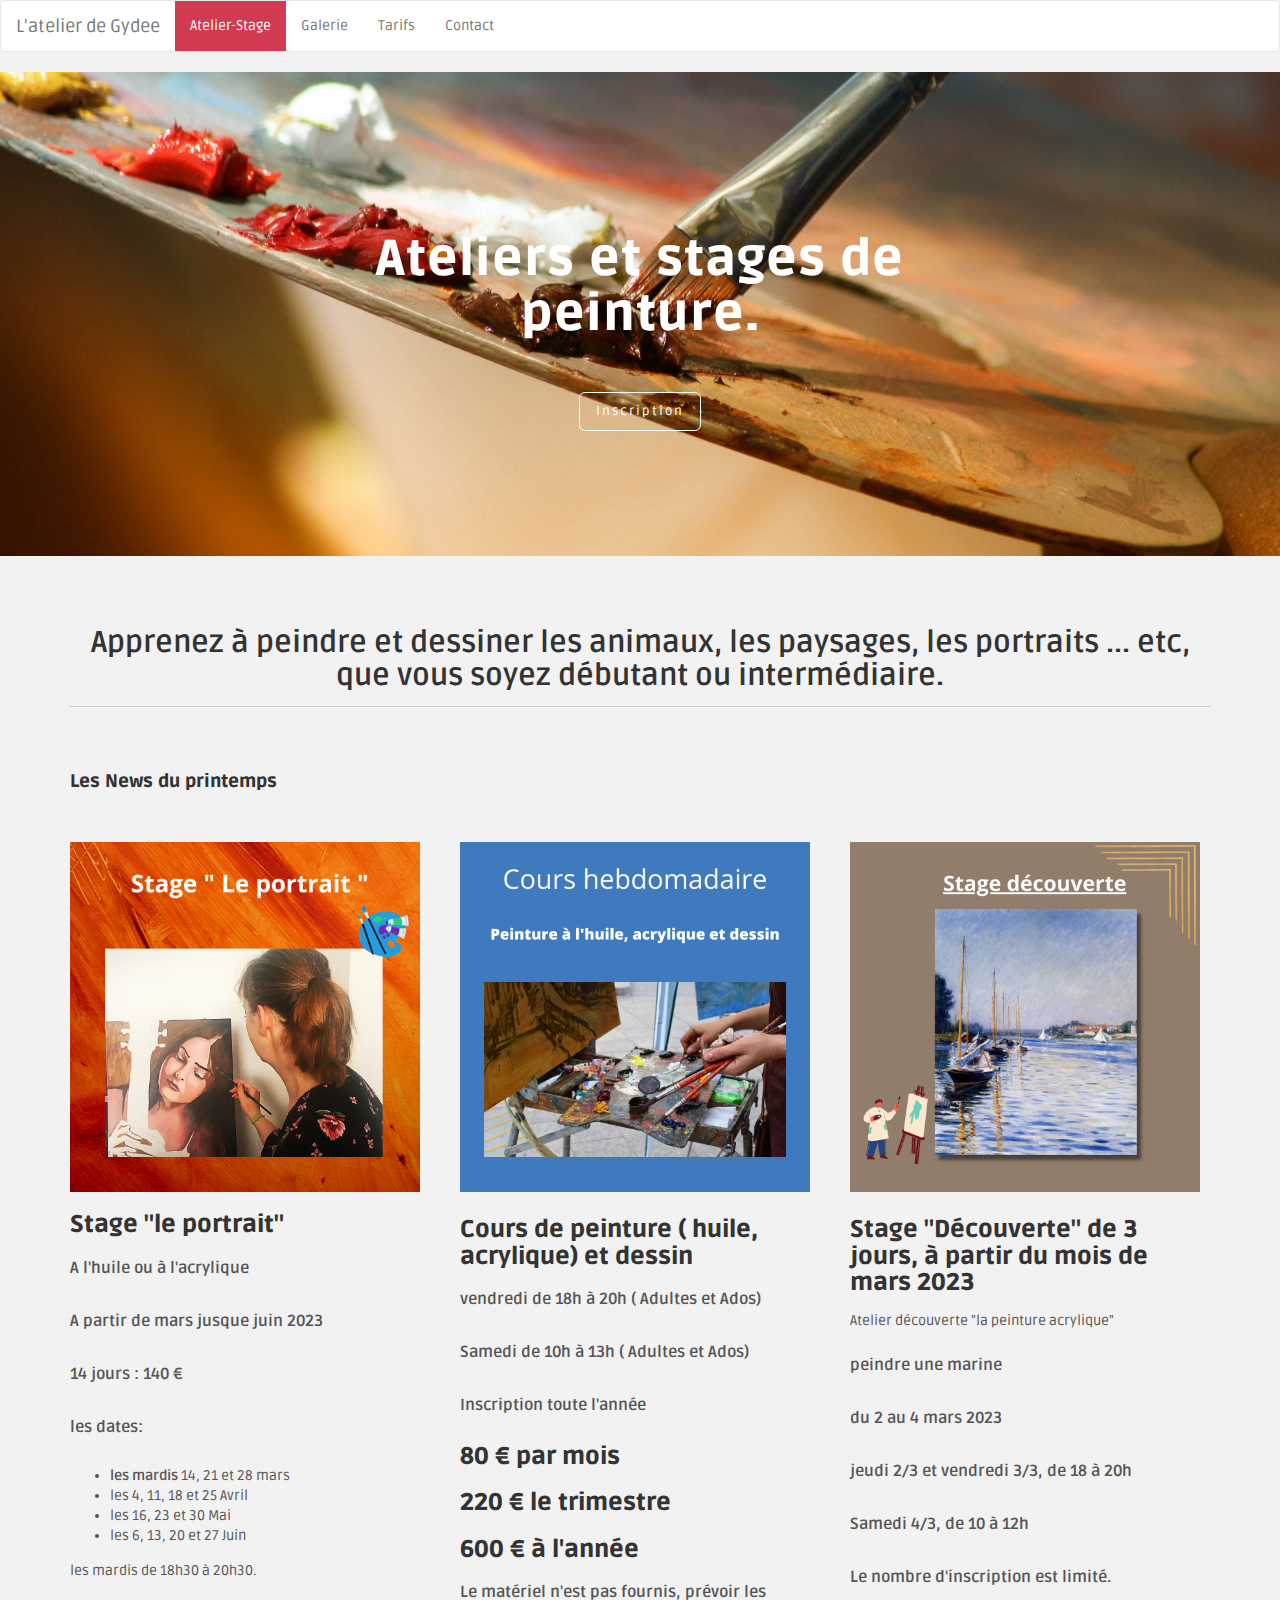
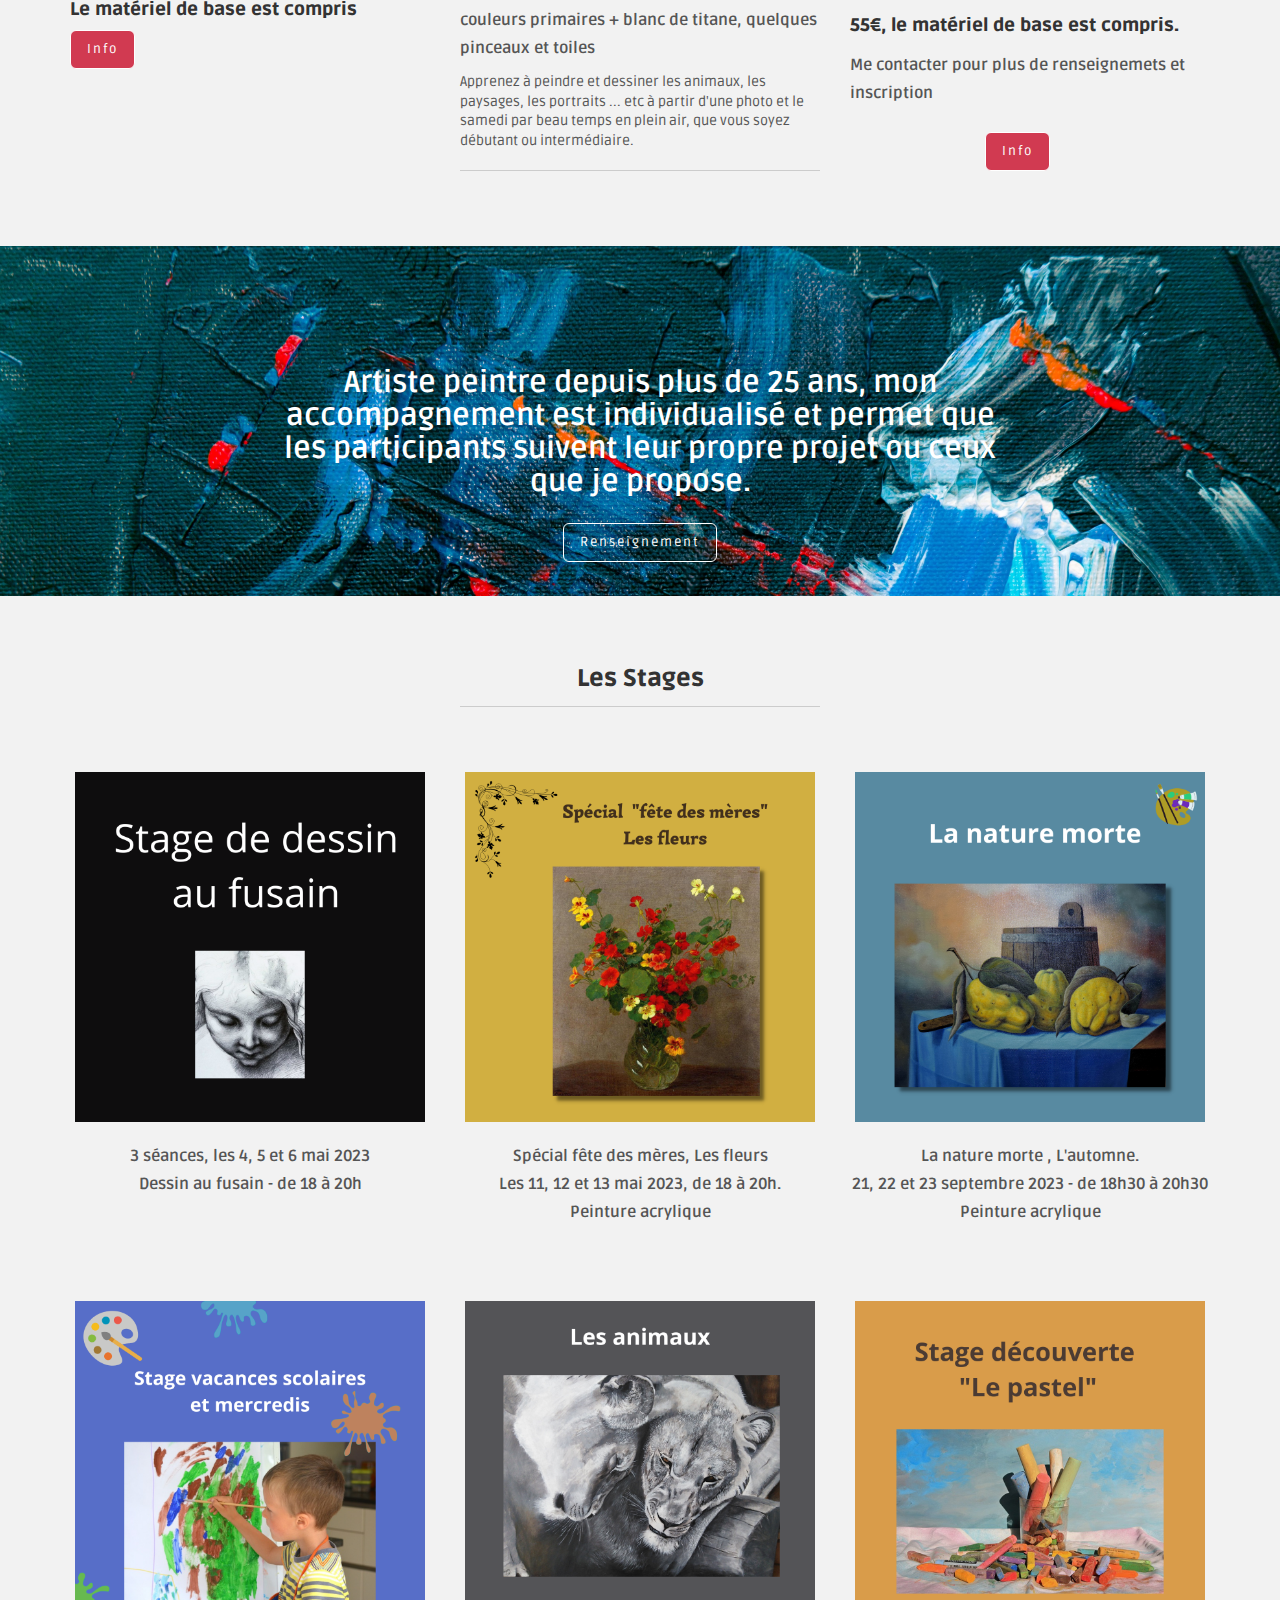
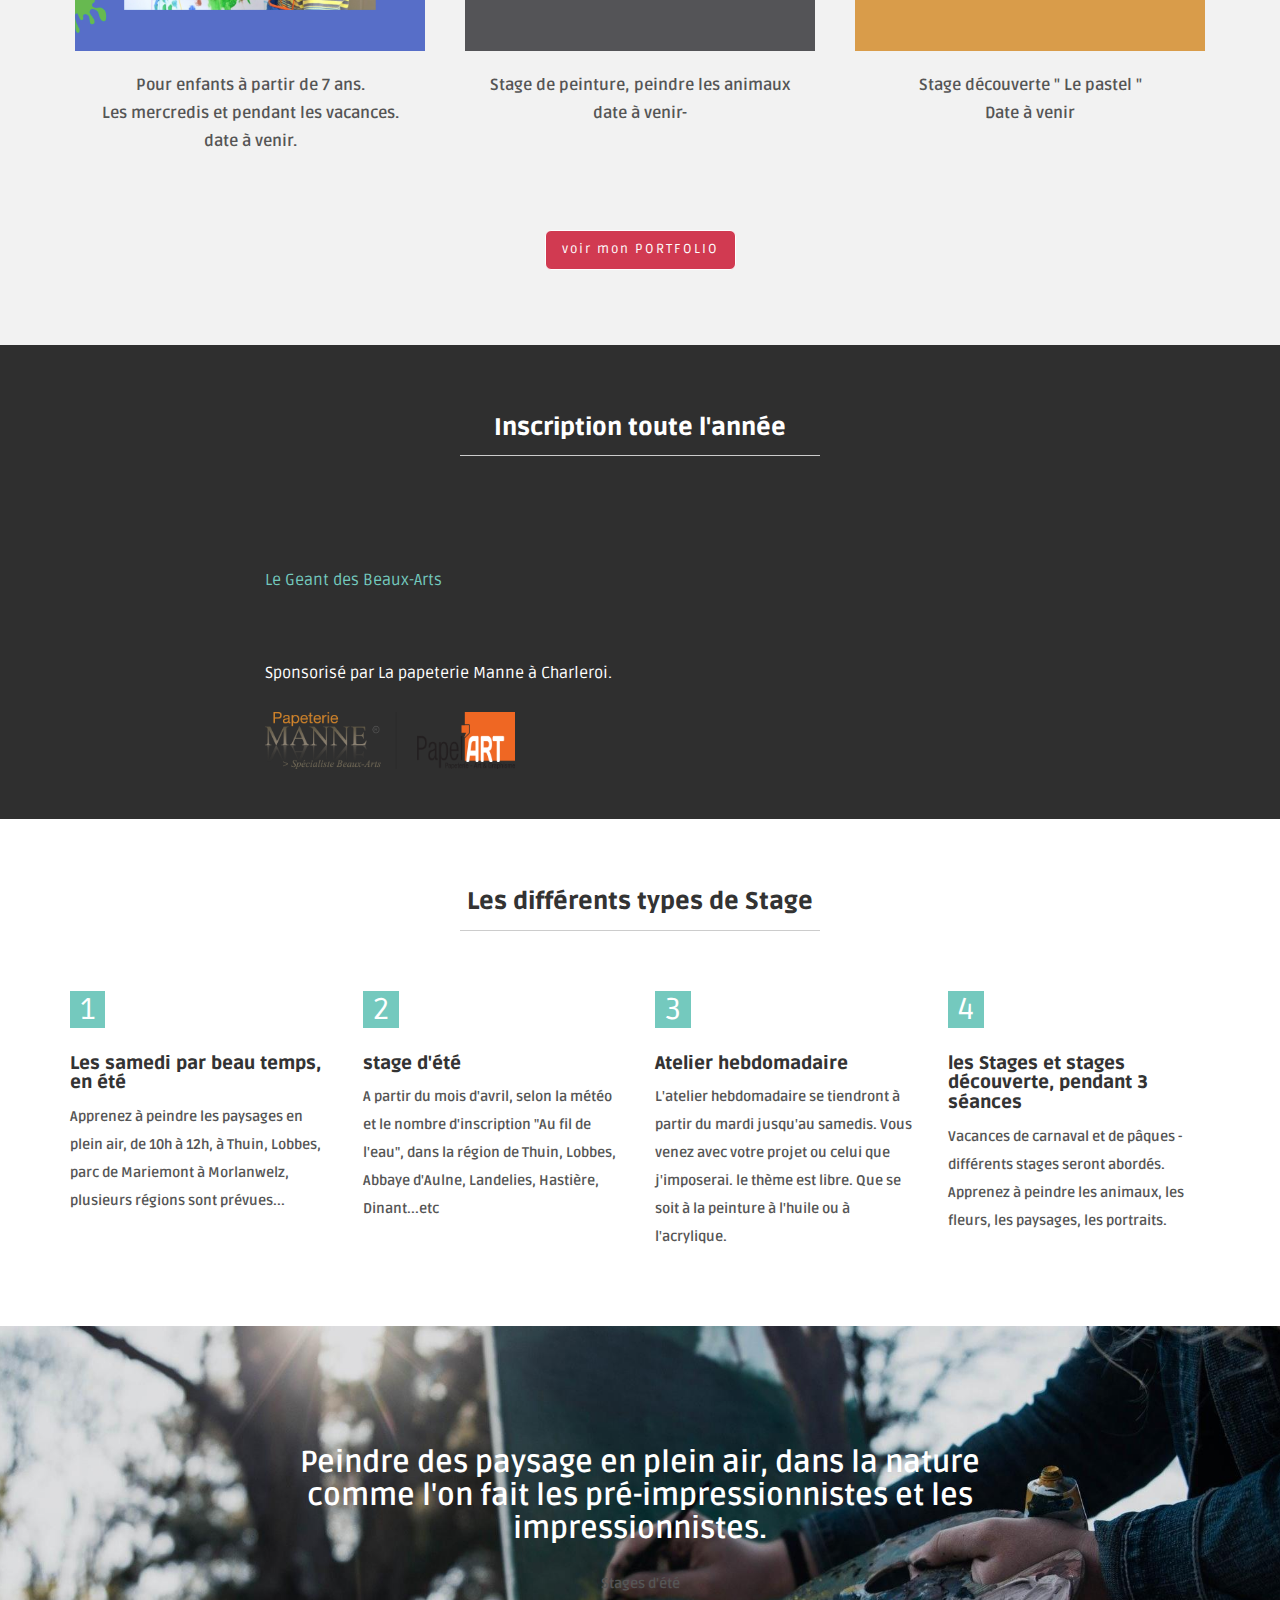
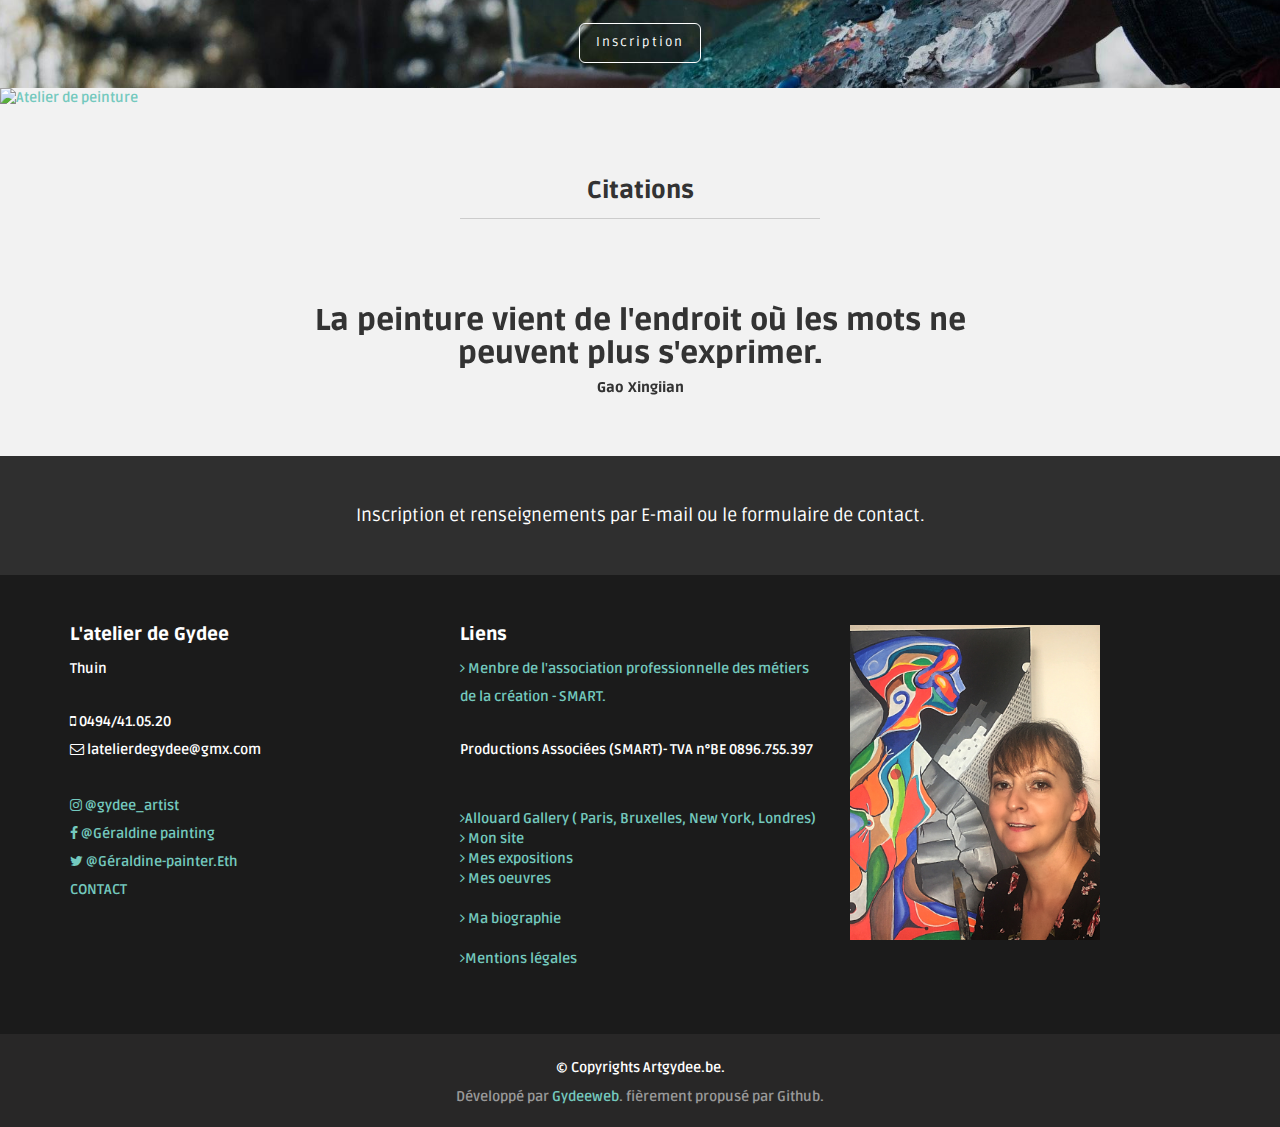
==== commit 03fbef28: "Update index.html" ====
--- a/index.html
+++ b/index.html
@@ -231,8 +231,8 @@
         <a class="b-link-fade b-animate-go" href="#"><img width="350" src="img/portfolio/fleur.png" alt="" />
 					
 				</a>
-	      <p>Spécial fête des mères </br>
-	Les fleurs, les 11, 12 et 13 mai 2023 - de 18 à 20h </br>
+	      <p>Spécial fête des mères, Les fleurs </br>
+	 Les 11, 12 et 13 mai 2023, de 18 à 20h. </br>
 	Peinture acrylique</p>
       </div>
 	
@@ -256,8 +256,8 @@
 					  	<p class="b-from-right b-animate b-delay03"></p>
 					</div>
 				</a>
-	      <p>Stage de peinture pour enfants à partir de 7 ans.</br>
-	    Les mercredis et pendant les vacances scolaires</br>
+	      <p>Pour enfants à partir de 7 ans.</br>
+	    Les mercredis et pendant les vacances.</br>
 date à venir.</p>
       </div>
 	     <! -------------------------------- Stage animals------------------------------------------------------------->
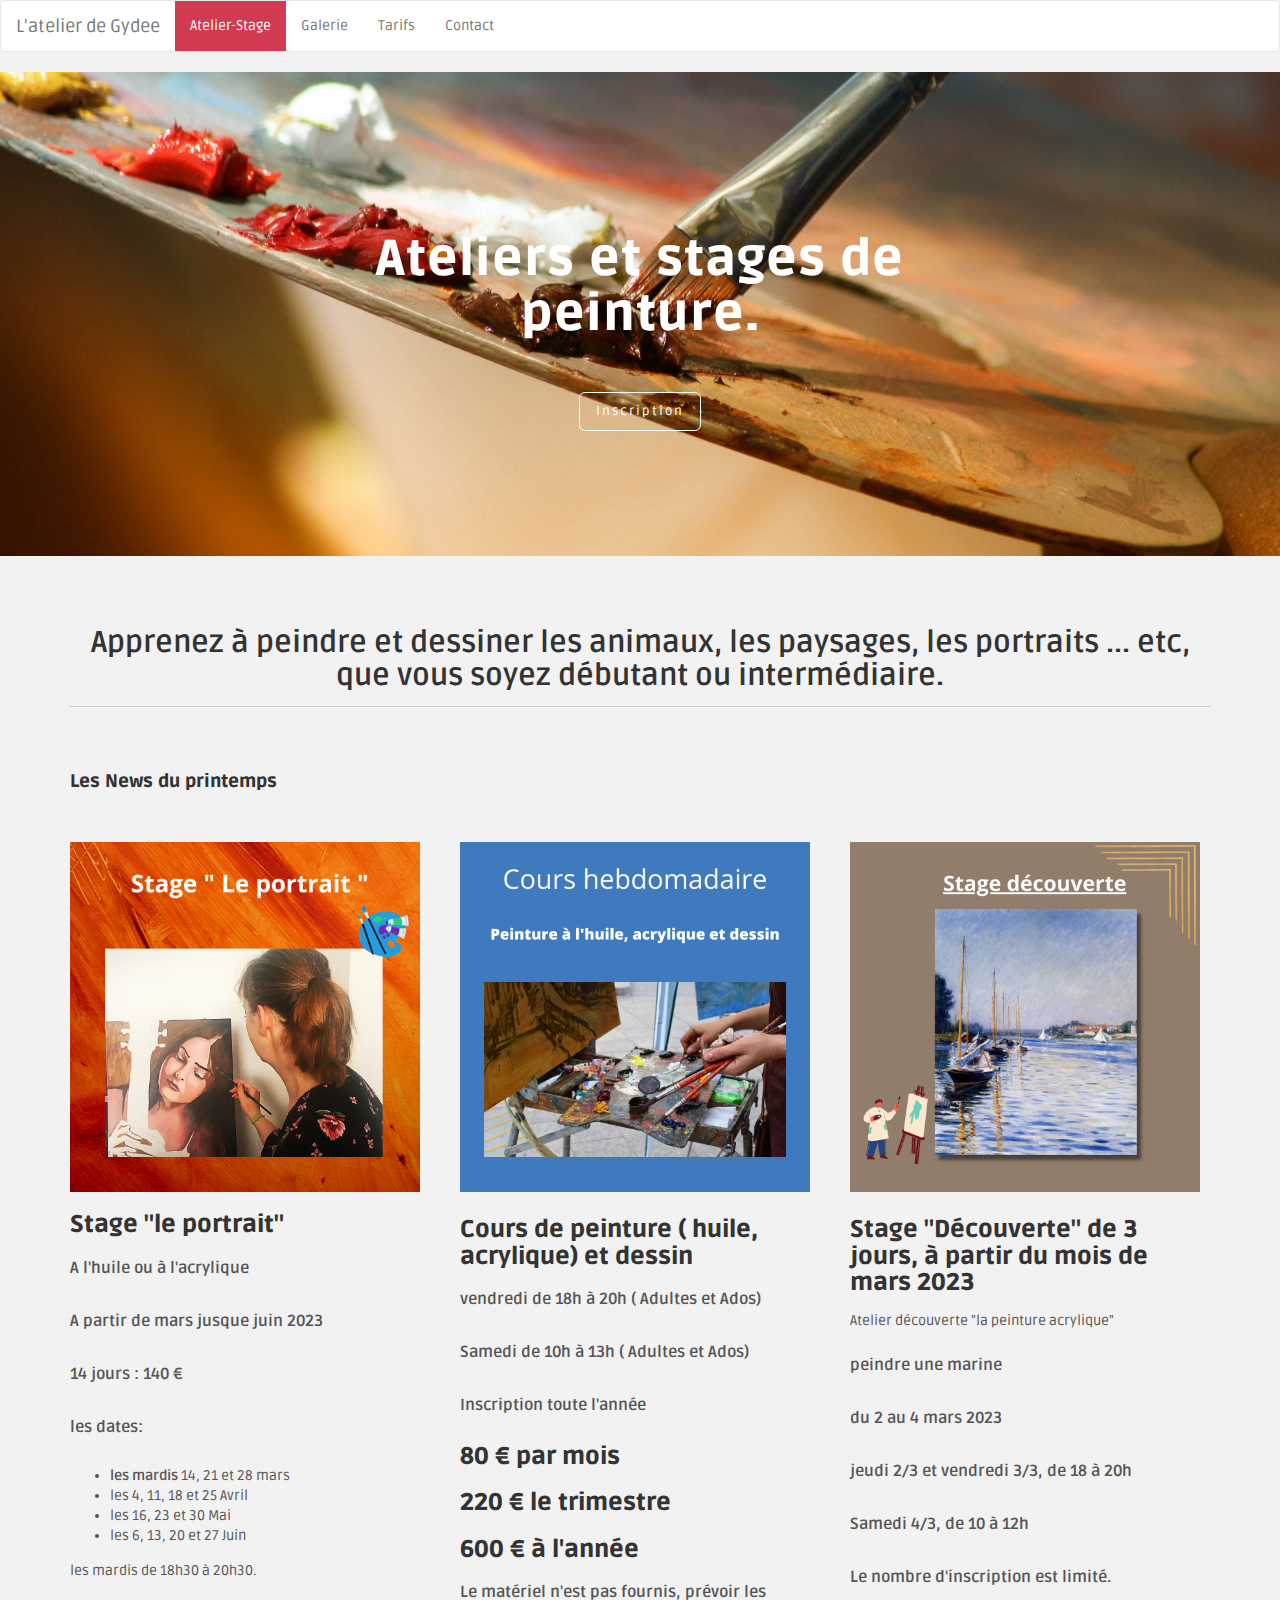
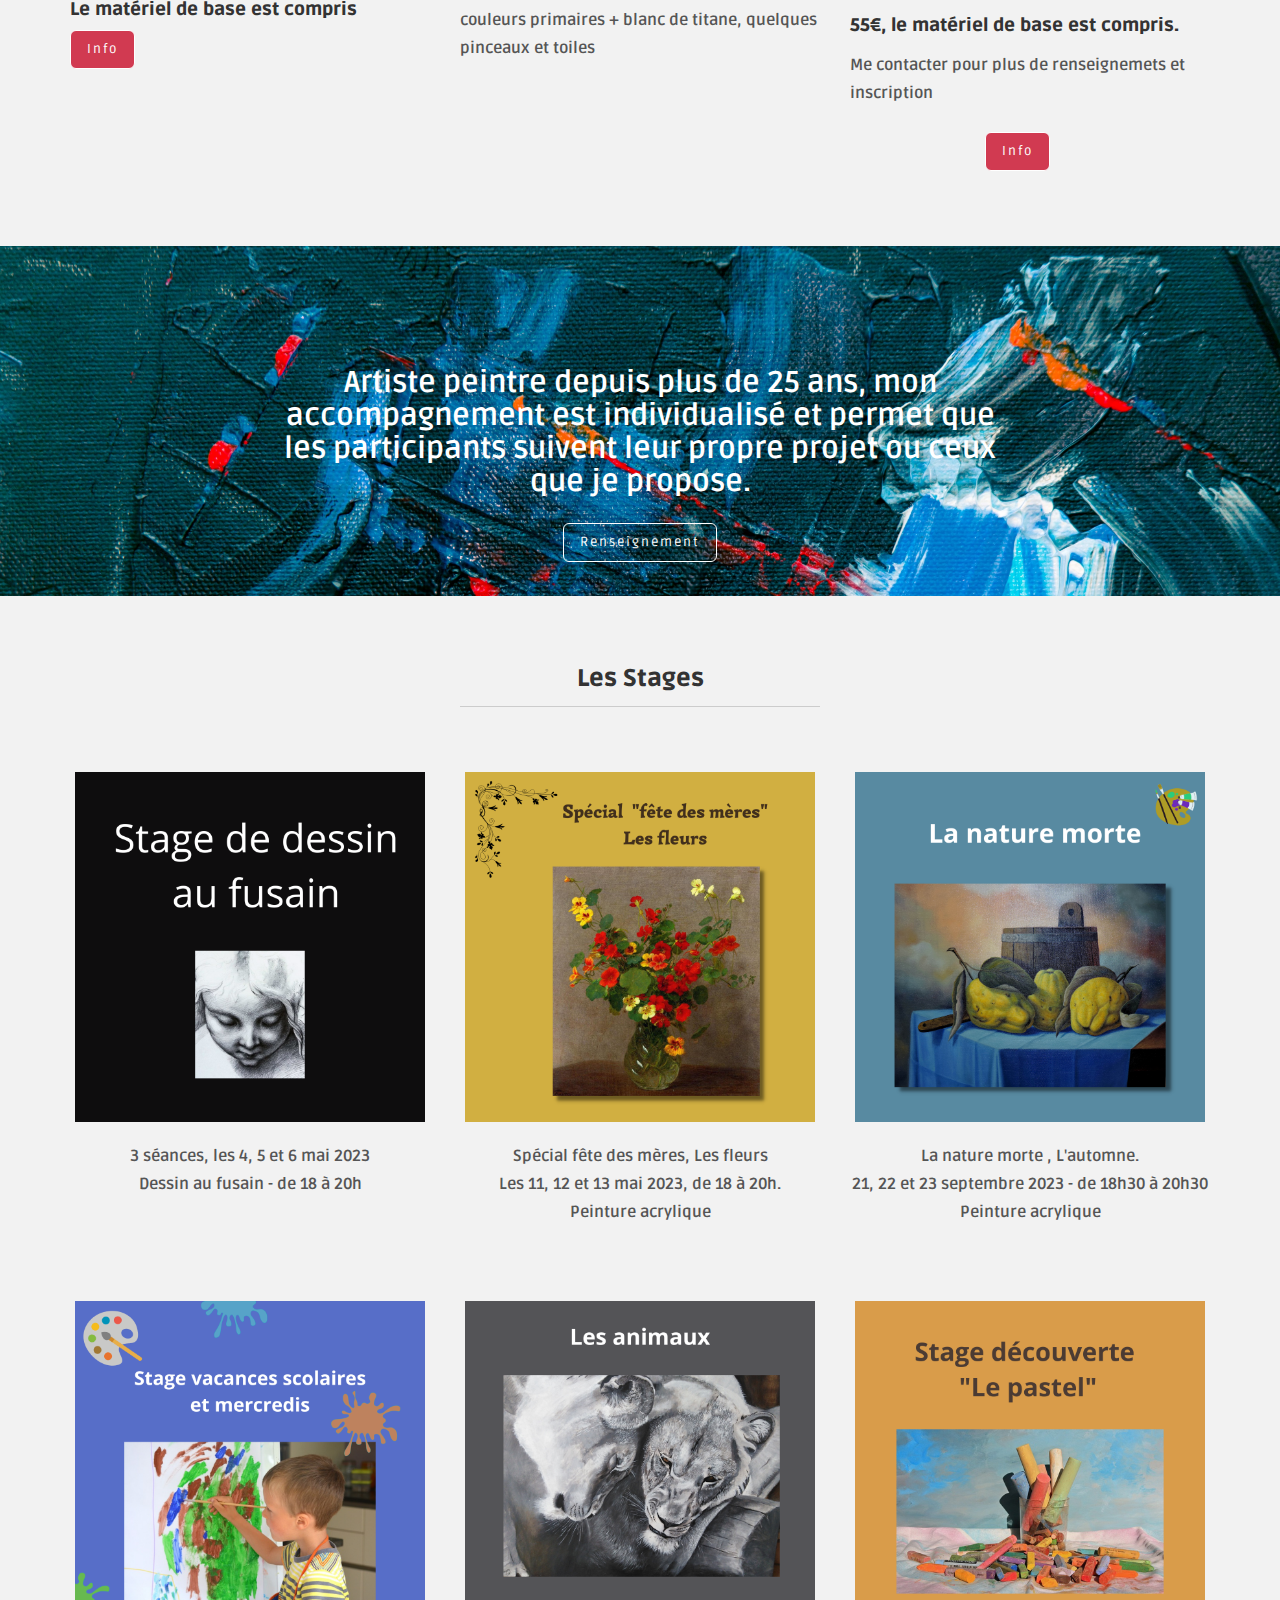
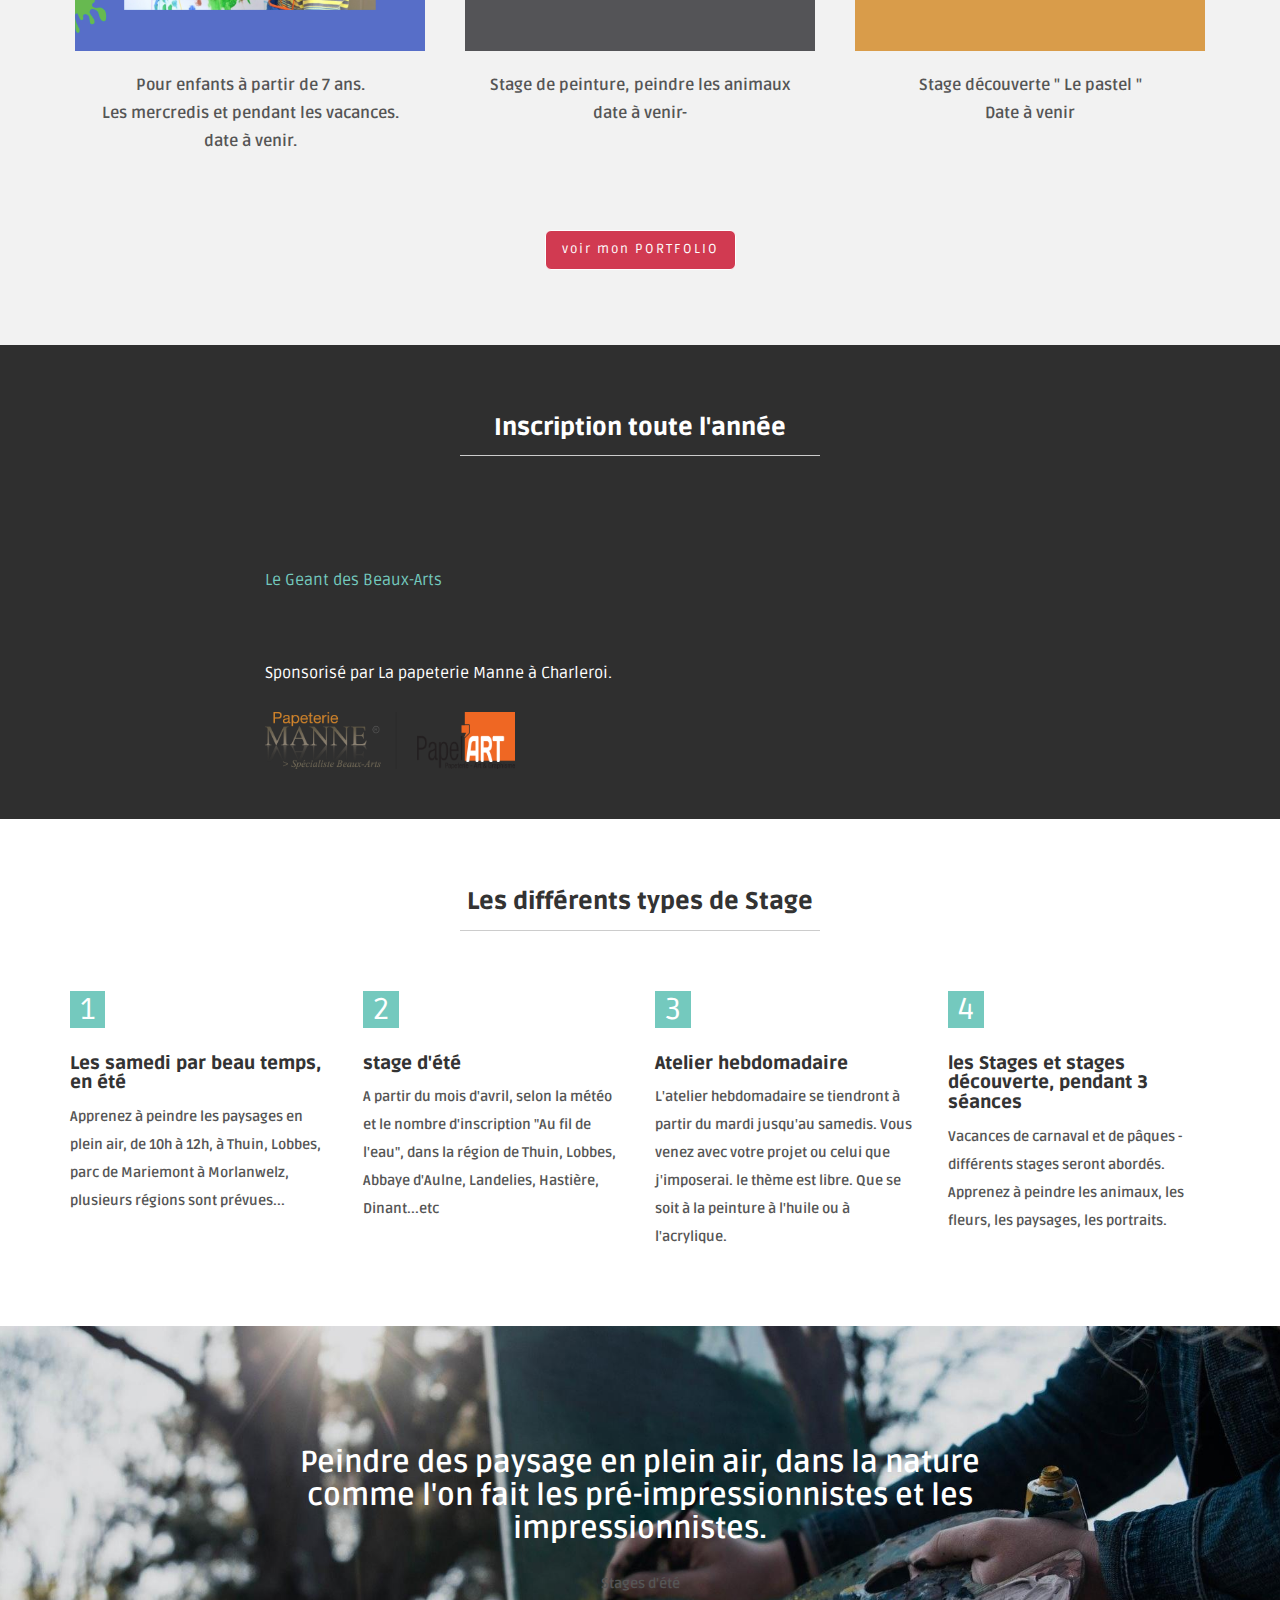
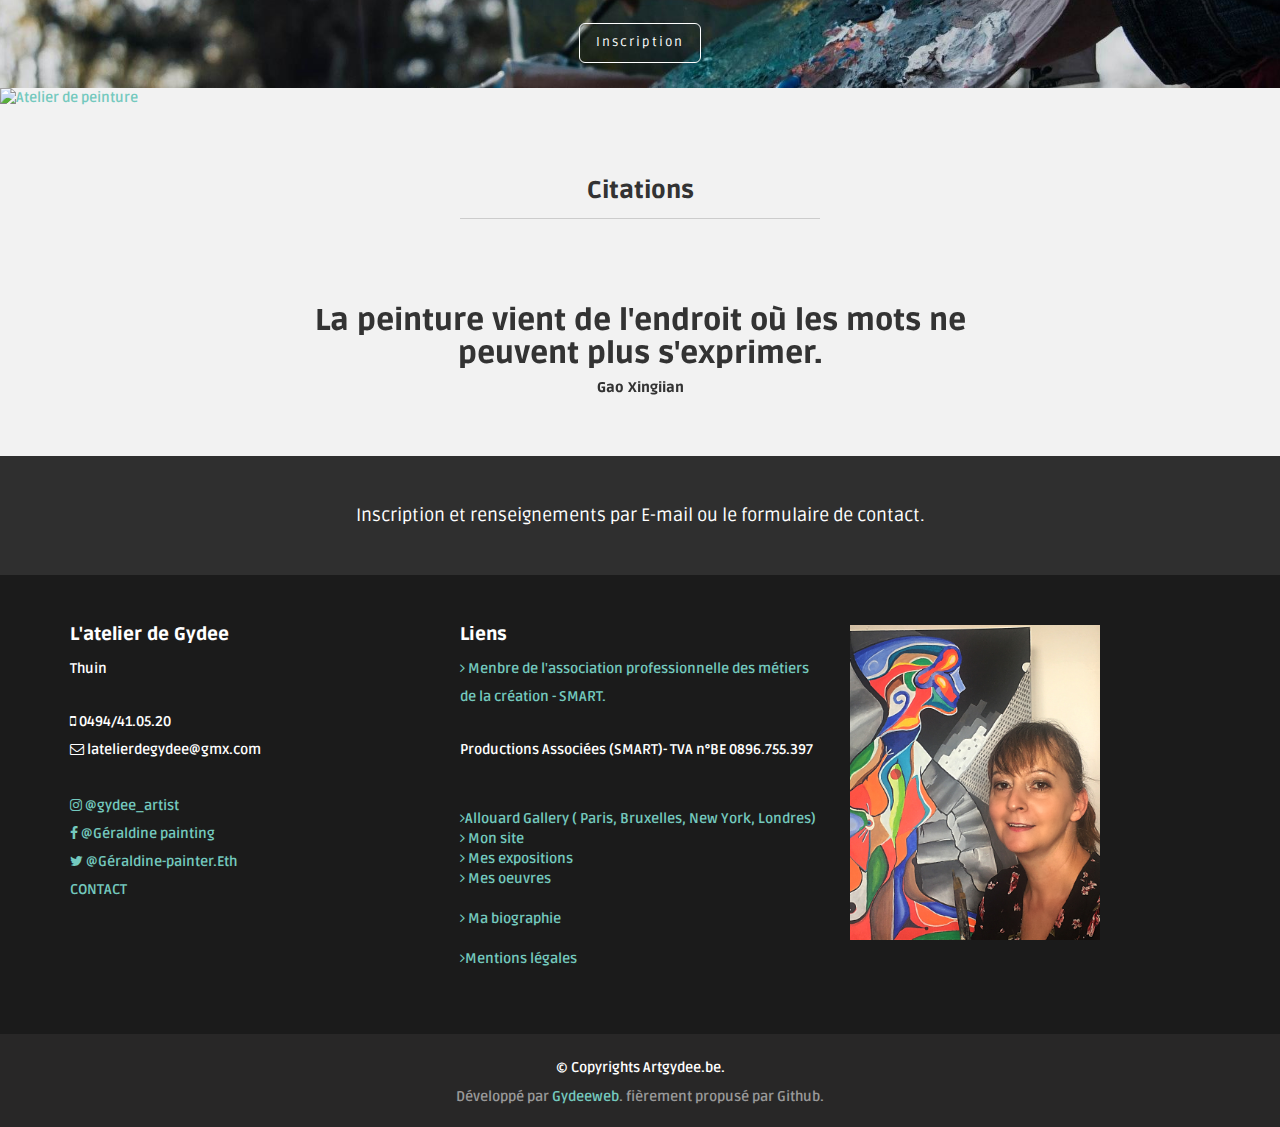
==== commit d7131f7c: "Update index.html" ====
--- a/index.html
+++ b/index.html
@@ -146,7 +146,7 @@
 	      <h3>600 € à l'année</h3>
 	      <p> Le matériel n'est pas fournis, prévoir les couleurs primaires + blanc de titane, quelques pinceaux et toiles</p>
 	   
-        <p class="lead">Apprenez à peindre et dessiner les animaux, les paysages, les portraits ... etc à partir d'une photo et le samedi par beau temps en plein air, que vous soyez débutant ou intermédiaire.</p>
+        <p 
 	      <hr>
 	     
 	      
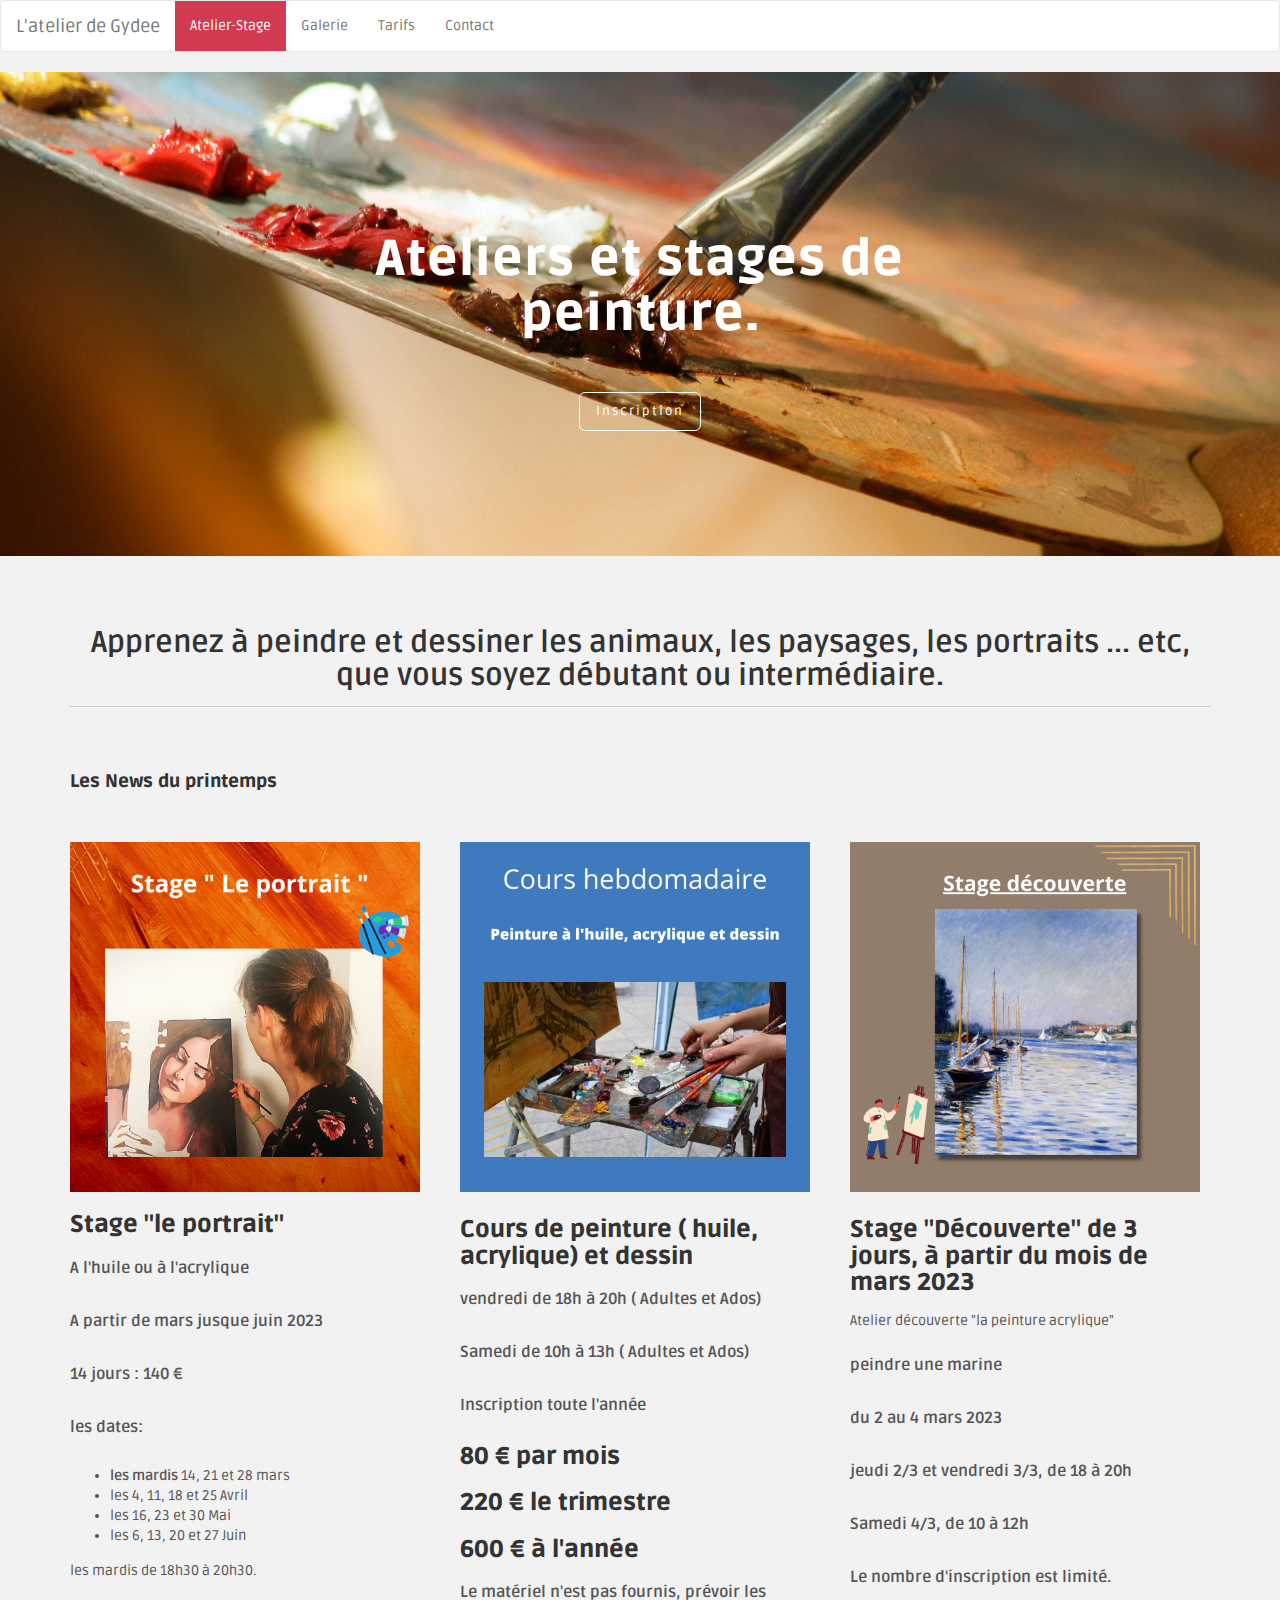
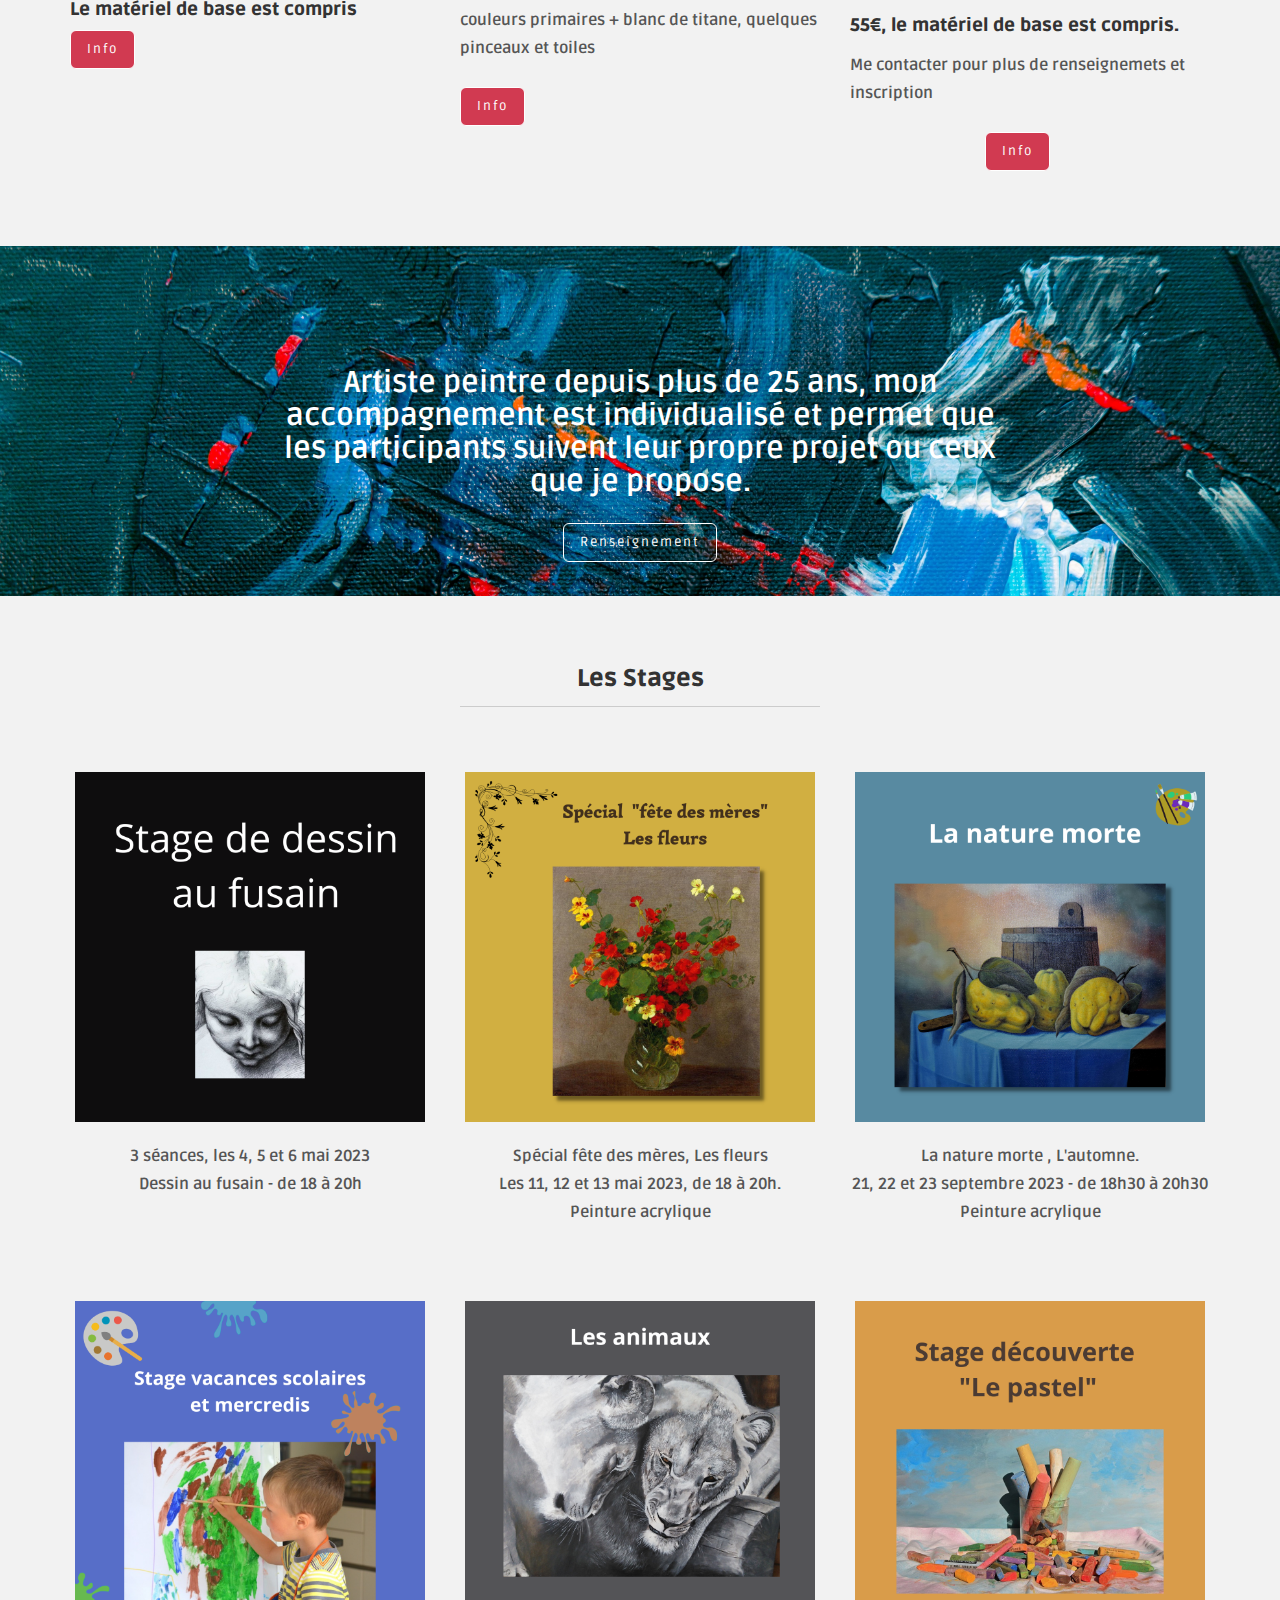
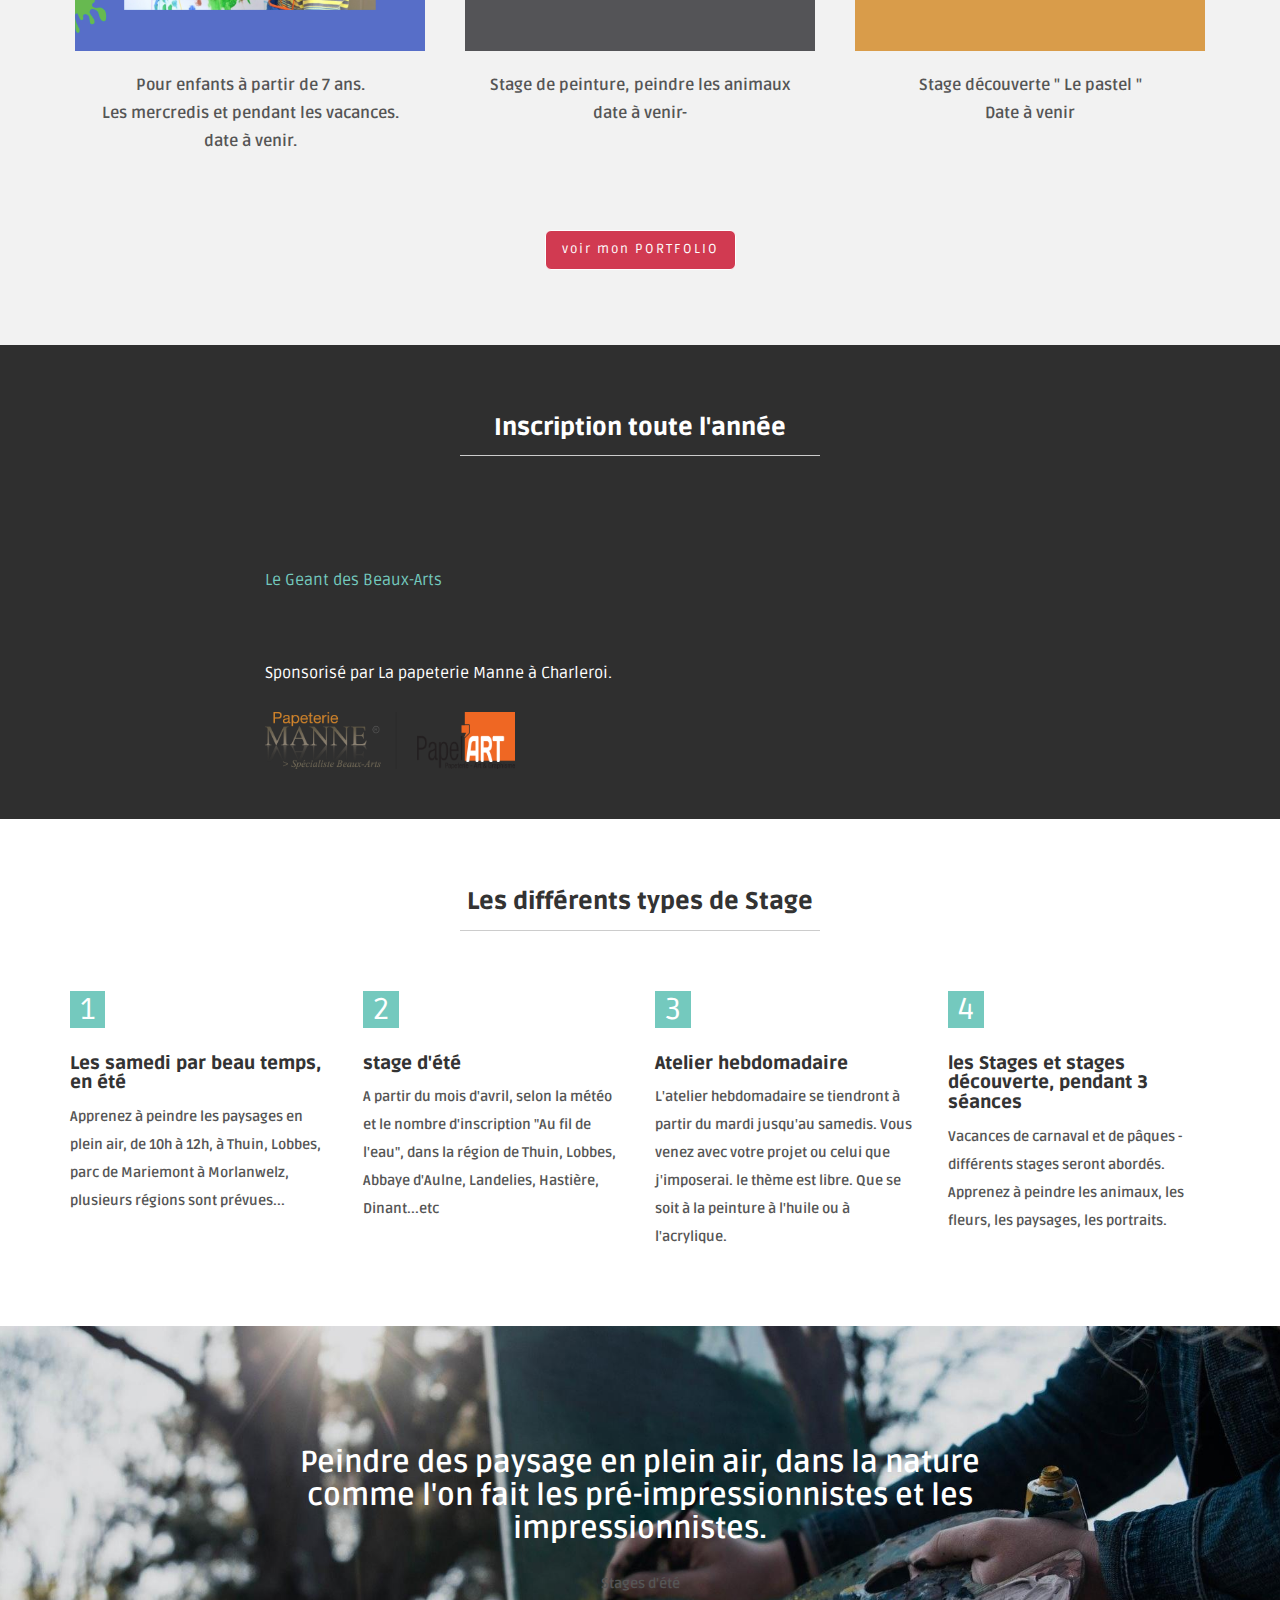
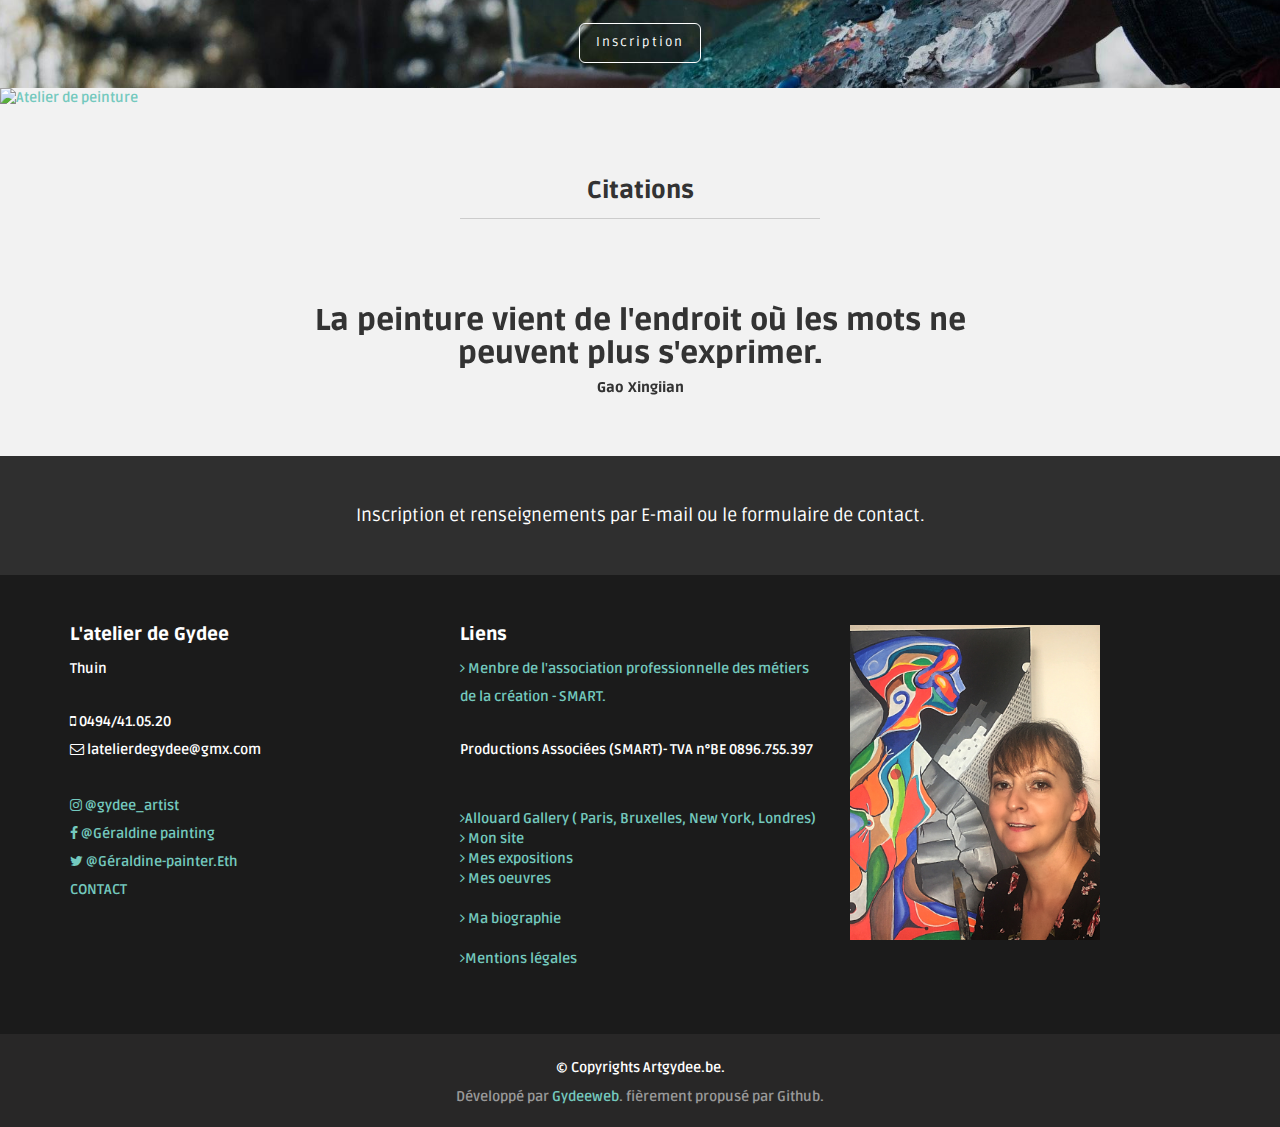
==== commit 1b4d4bc0: "Update index.html" ====
--- a/index.html
+++ b/index.html
@@ -147,6 +147,7 @@
 	      <p> Le matériel n'est pas fournis, prévoir les couleurs primaires + blanc de titane, quelques pinceaux et toiles</p>
 	   
         <p 
+	       <a href="devis.html"><button type="button" class="btn btn-theme btn-lg">Info</button></a
 	      <hr>
 	     
 	      
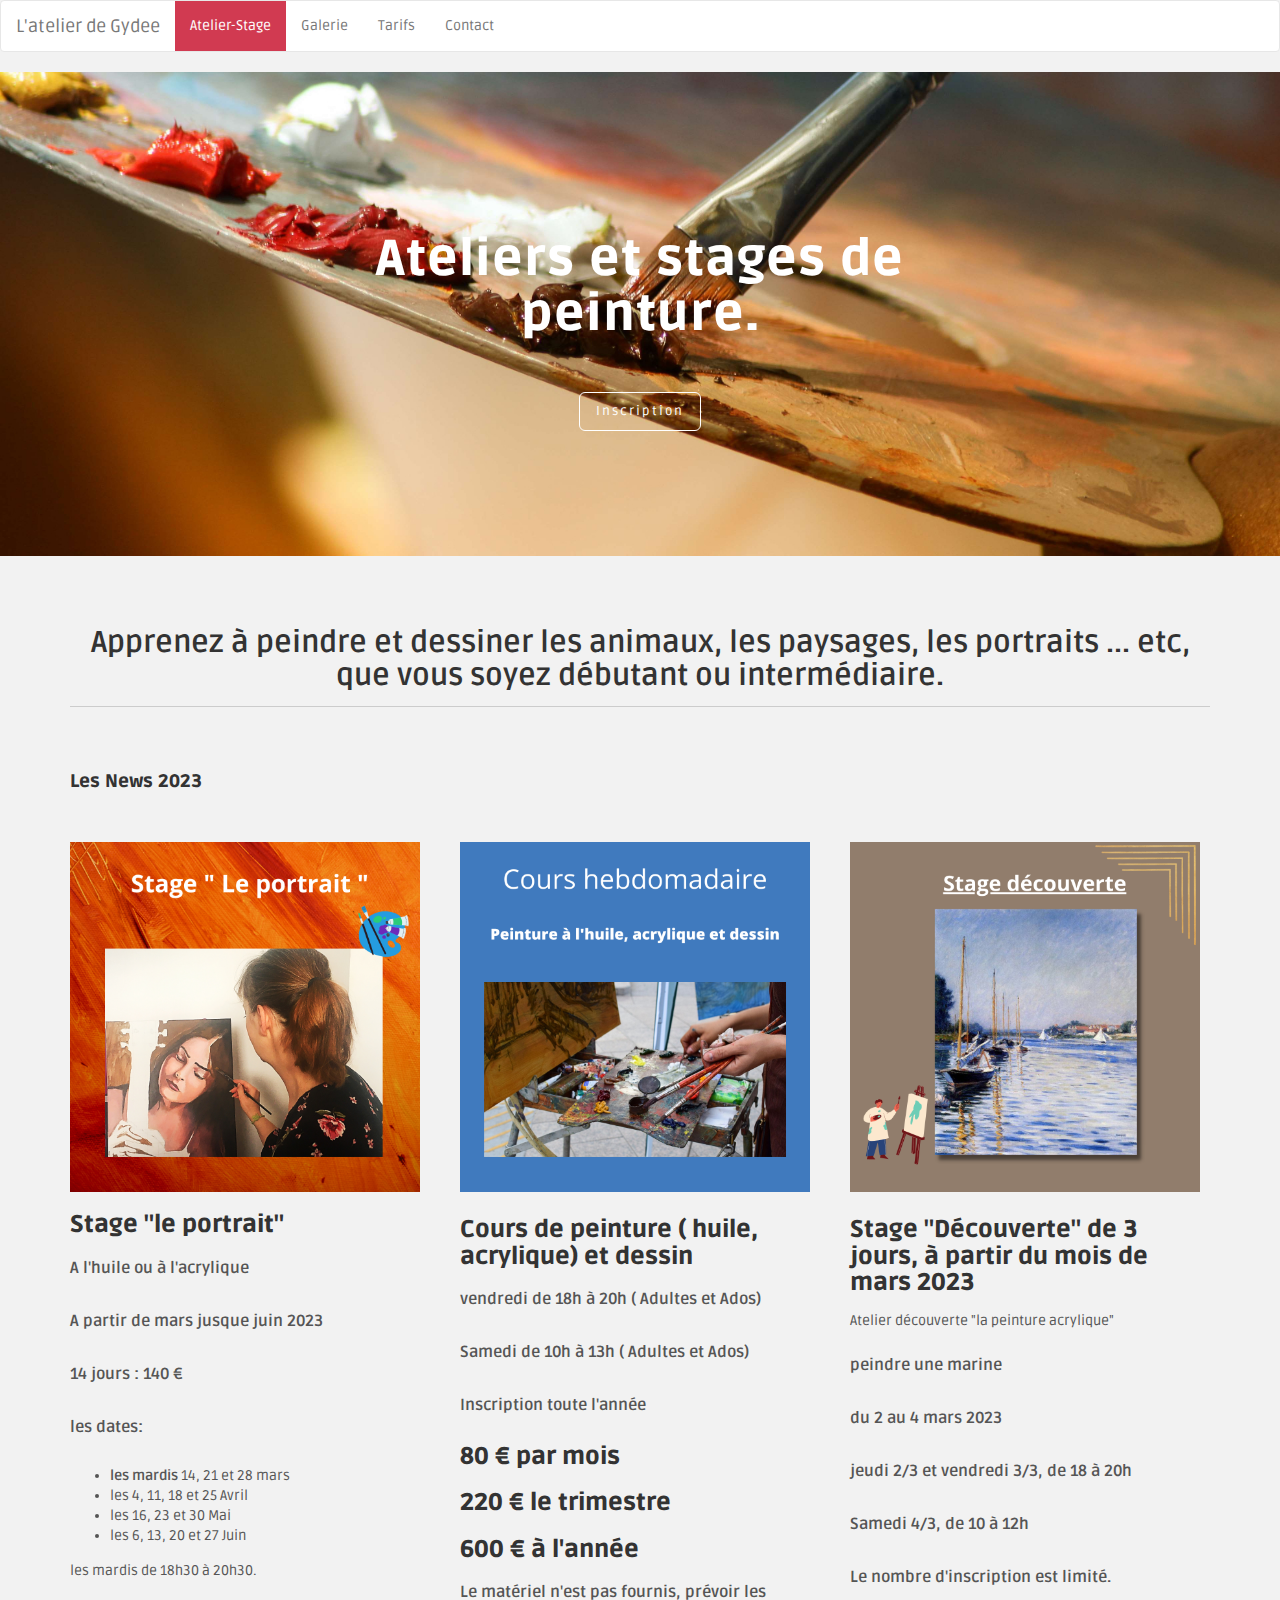
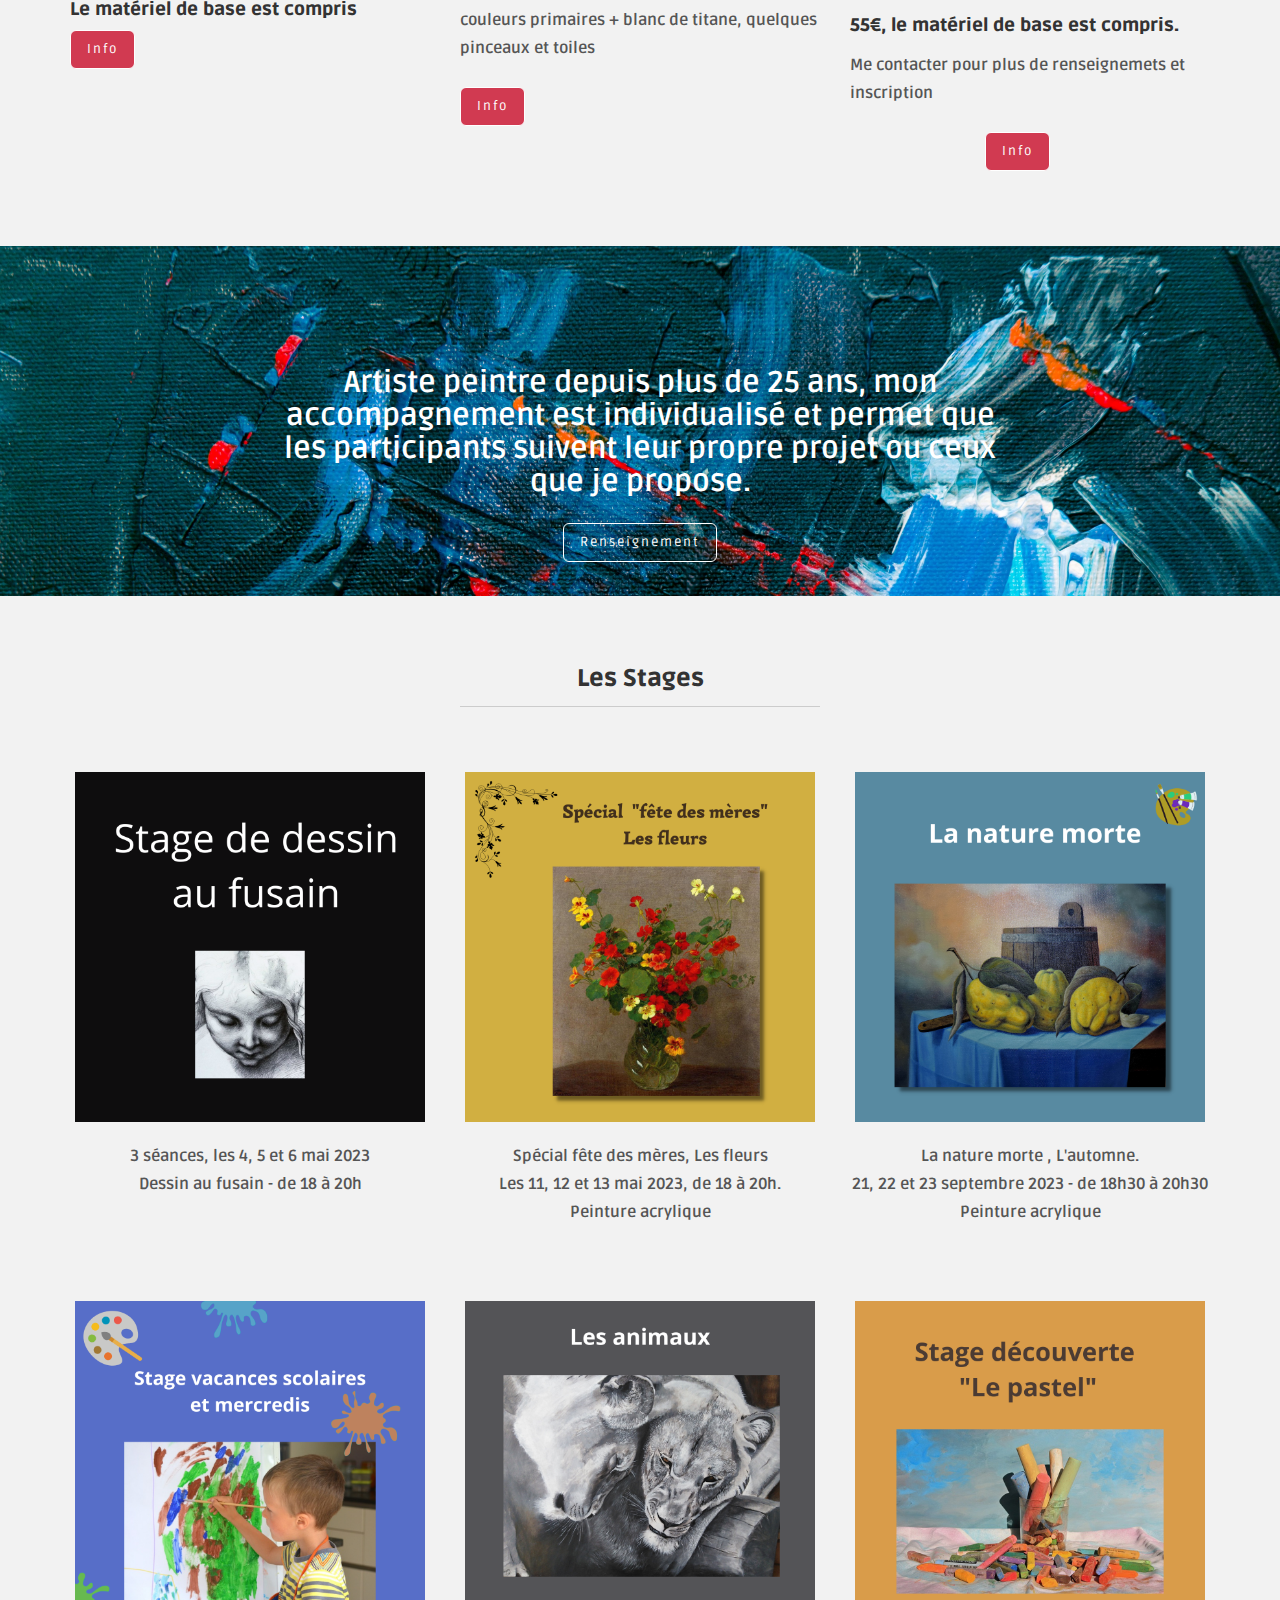
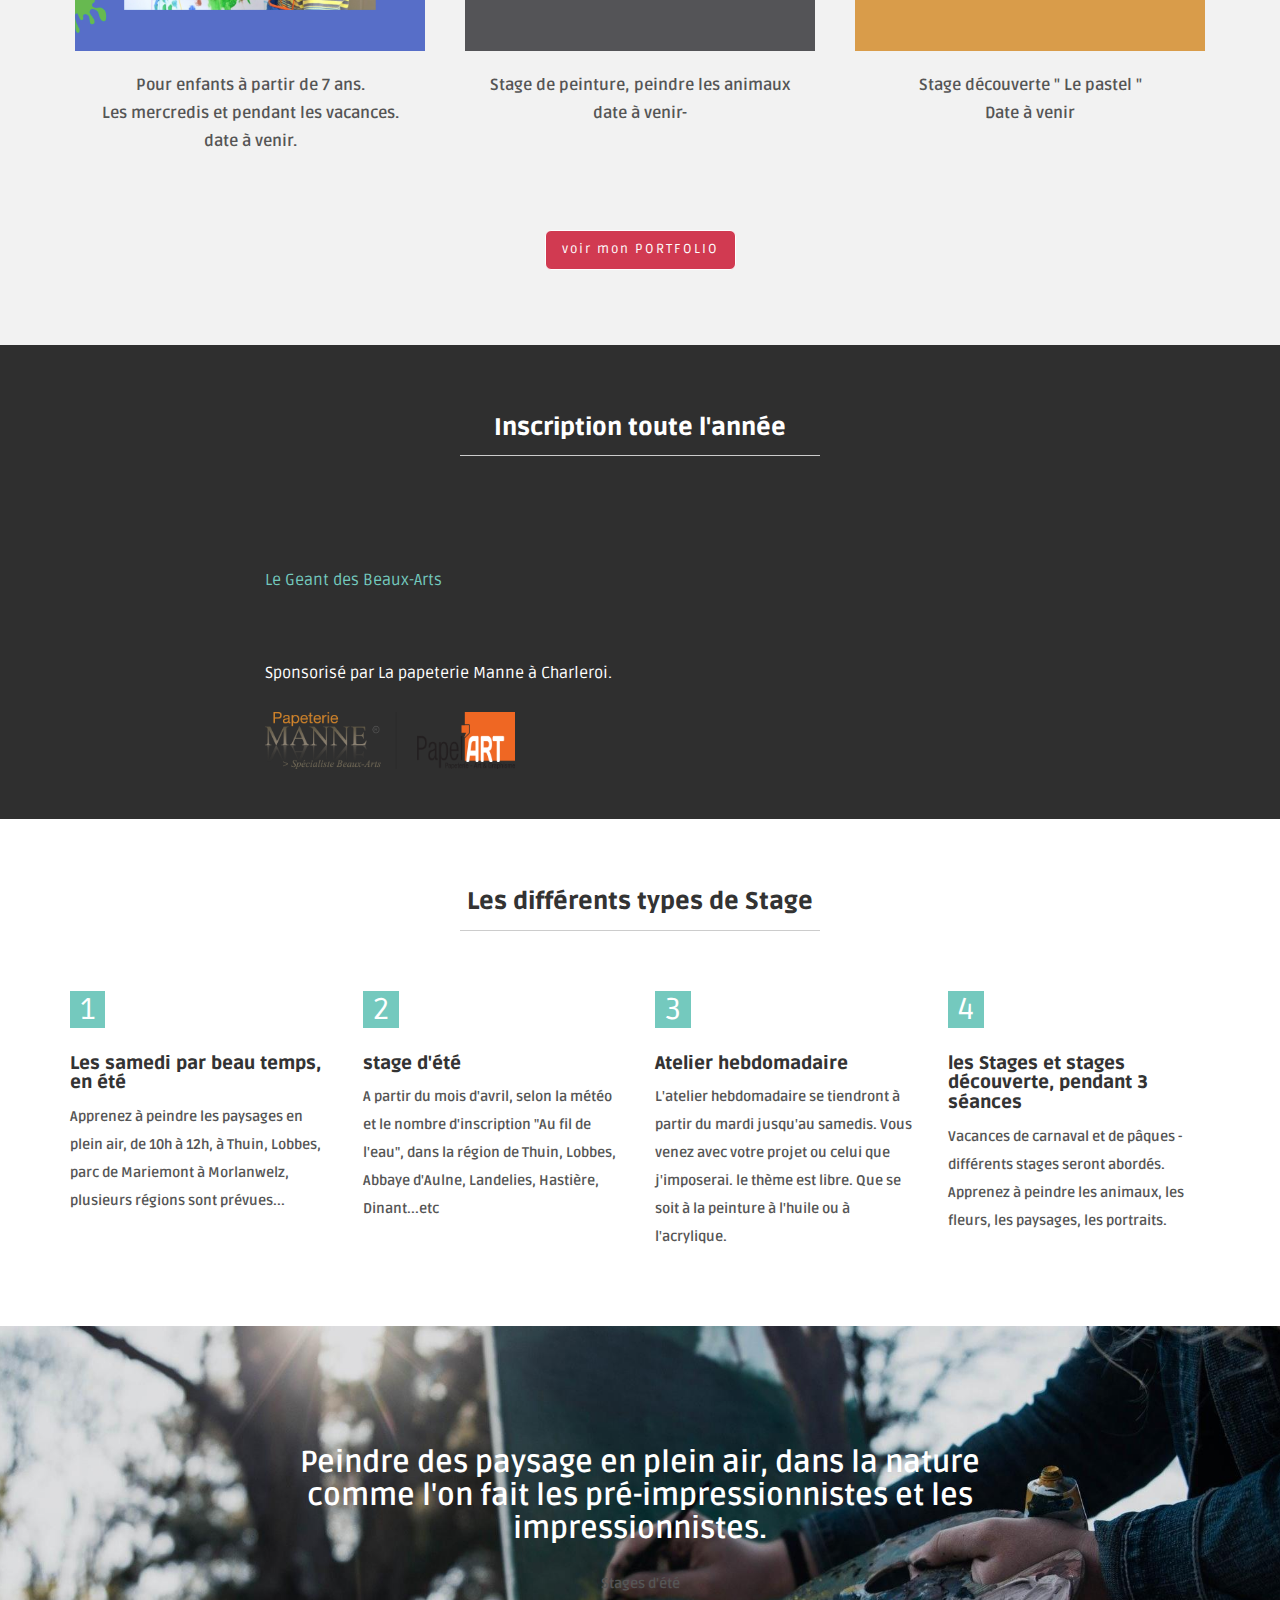
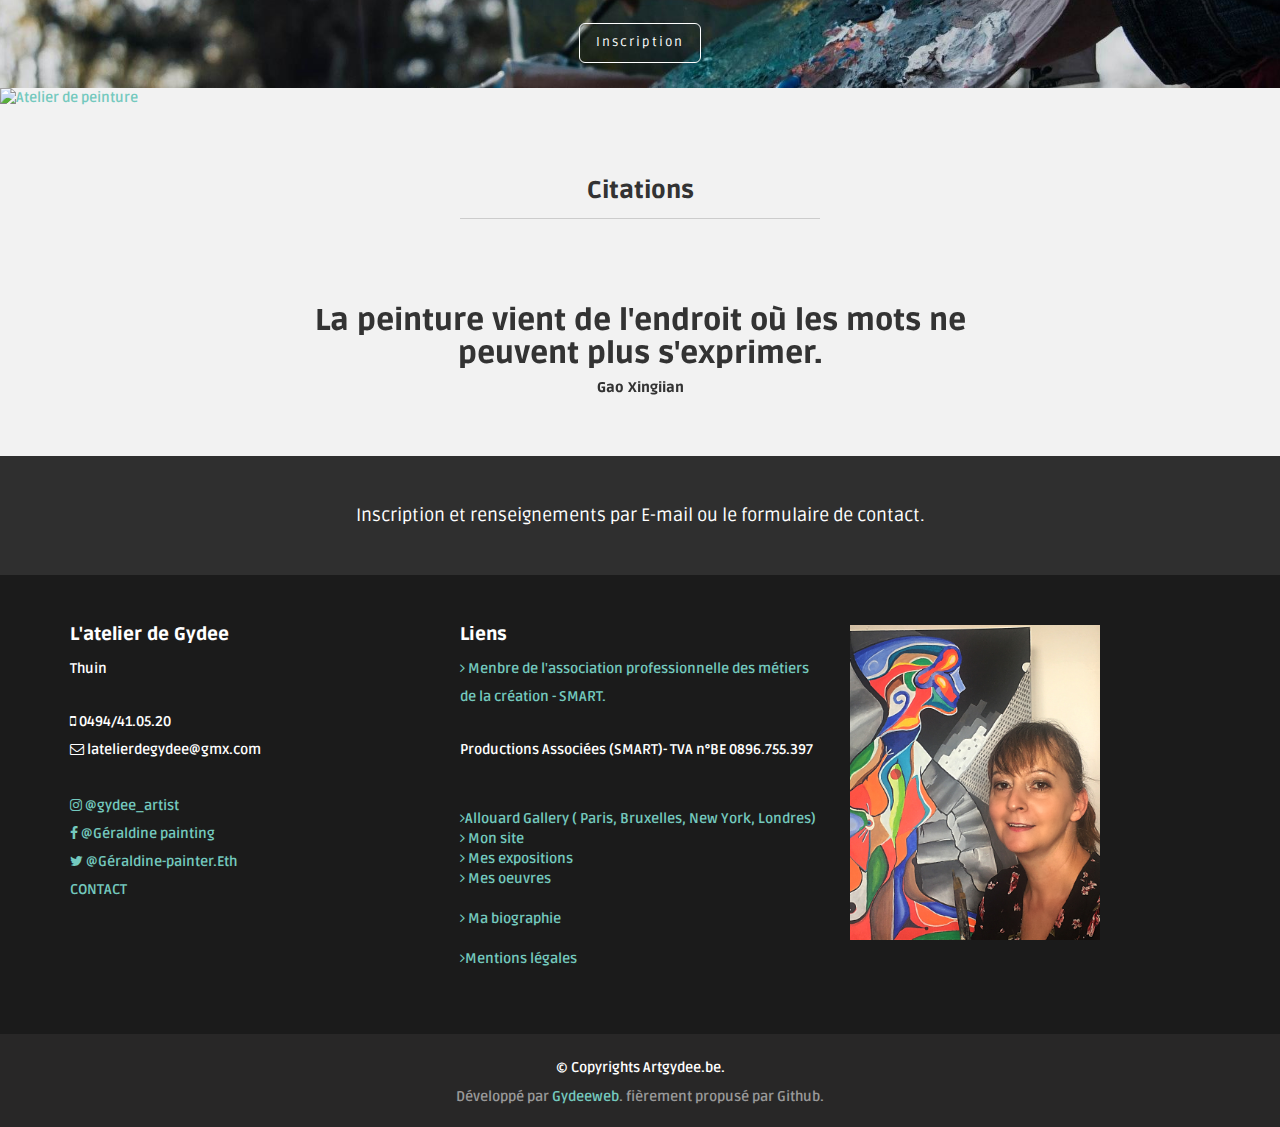
==== commit 16ba4097: "Update index.html" ====
--- a/index.html
+++ b/index.html
@@ -98,7 +98,7 @@
     </div>
 	  <! --------------------------------------portrait----------------------------------------------------->
     <!-- /row -->
-	  <h4>Les News du printemps</h4>
+	  <h4>Les News 2023</h4>
 
     <div class="row mt"> 
       <div class="col-lg-4 col-md-4 col-xs-12 desc">
@@ -230,6 +230,10 @@
 	
       <div class="col-lg-4 desc">
         <a class="b-link-fade b-animate-go" href="#"><img width="350" src="img/portfolio/fleur.png" alt="" />
+		<div class="b-wrapper">
+					  	<h4 class="b-from-left b-animate b-delay03">3 séances. ( 60 €)</h4>
+					  	<p class="b-from-right b-animate b-delay03">Les fleurs</p>
+					</div>
 					
 				</a>
 	      <p>Spécial fête des mères, Les fleurs </br>
@@ -240,6 +244,10 @@
 	 <! -------------------------------- Stage nature morte ------------------------------------------------------------->
       <div class="col-lg-4 desc">
         <a class="b-link-fade b-animate-go" href="#"><img width="350" src="img/portfolio/nature1.png" alt="" />
+		<div class="b-wrapper">
+					  	<h4 class="b-from-left b-animate b-delay03">3 séances. (60 €)</h4>
+					  	<p class="b-from-right b-animate b-delay03">Nature morte</p>
+					</div>
 					
 				</a> 
 	      <p>La nature morte , L'automne.</br>
@@ -253,8 +261,8 @@
       <div class="col-lg-4 desc">
         <a class="b-link-fade b-animate-go" href="#"><img width="350" src="img/portfolio/enfant23.png" alt="" />
 					<div class="b-wrapper">
-					  	<h4 class="b-from-left b-animate b-delay03"></h4>
-					  	<p class="b-from-right b-animate b-delay03"></p>
+					  	<h4 class="b-from-left b-animate b-delay03"> Les mercredis</h4>
+					  	<p class="b-from-right b-animate b-delay03">hebdomadaire: 60 €</p>
 					</div>
 				</a>
 	      <p>Pour enfants à partir de 7 ans.</br>
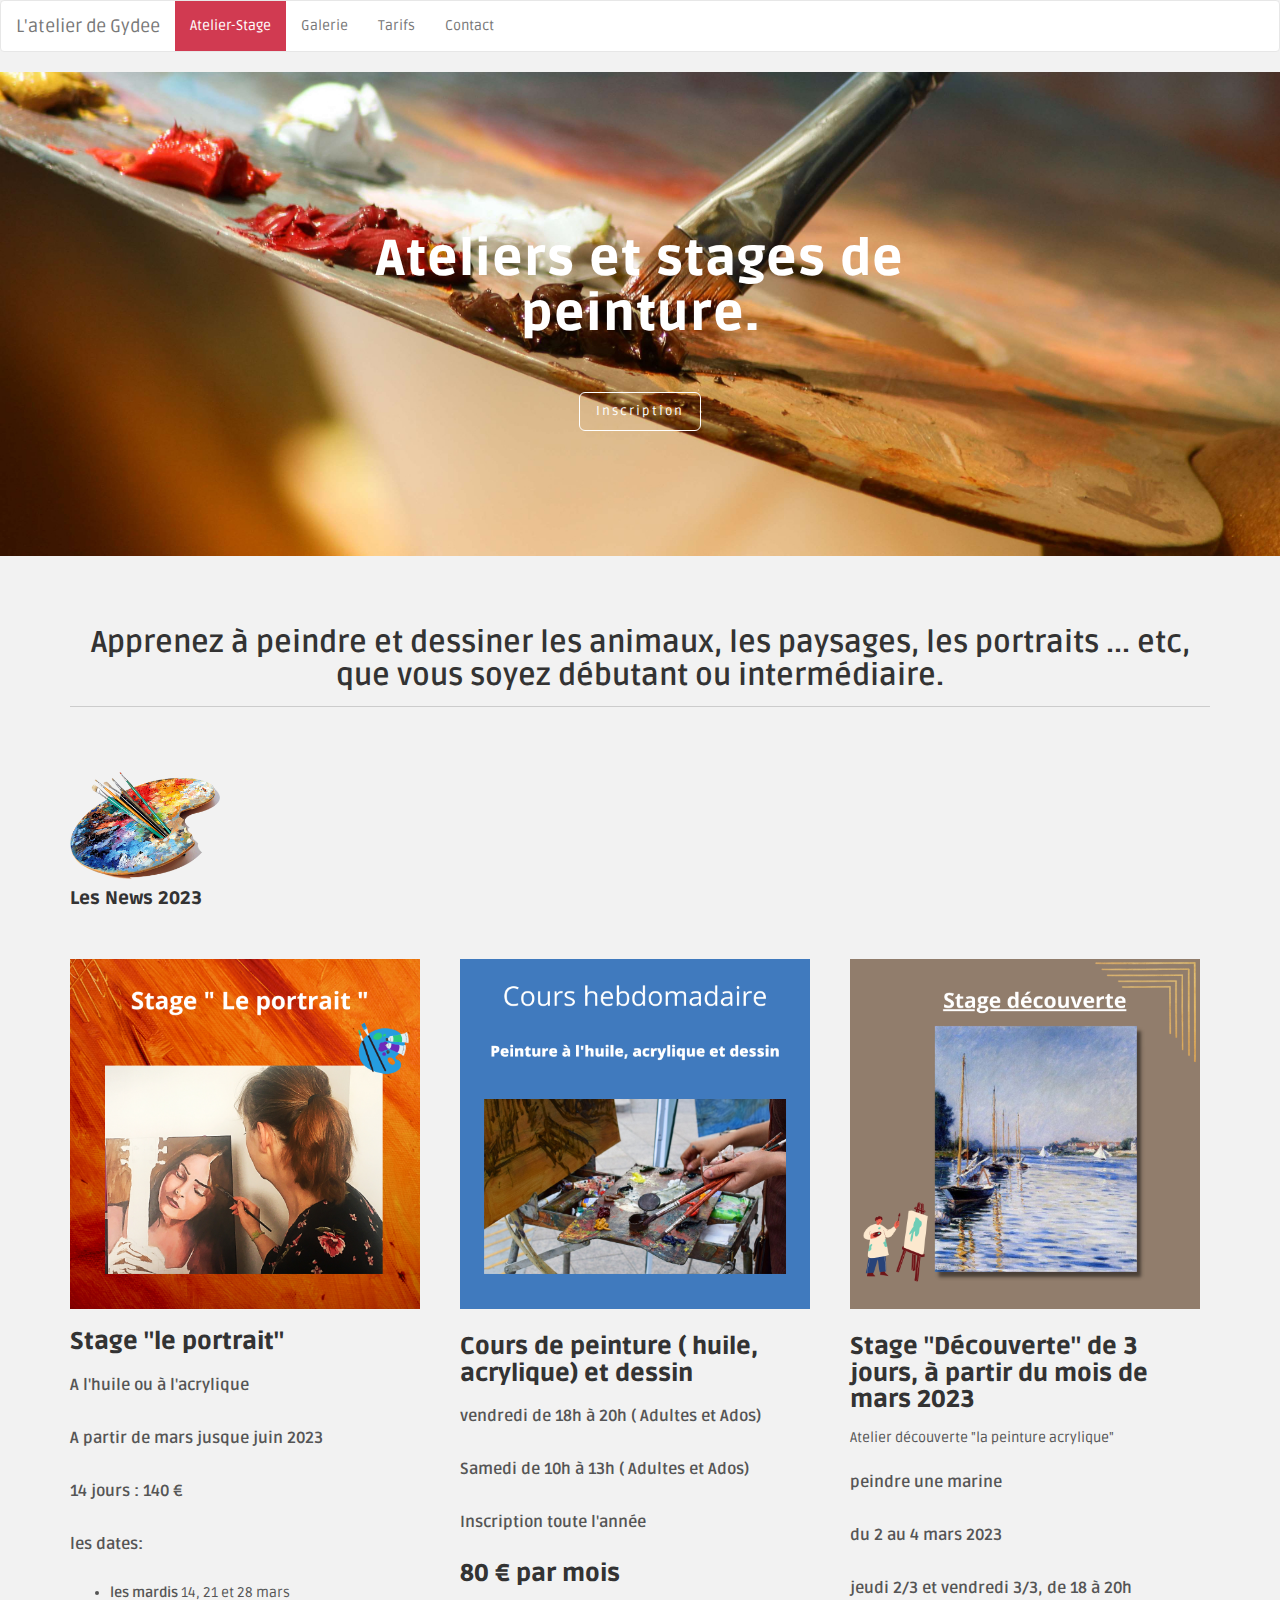
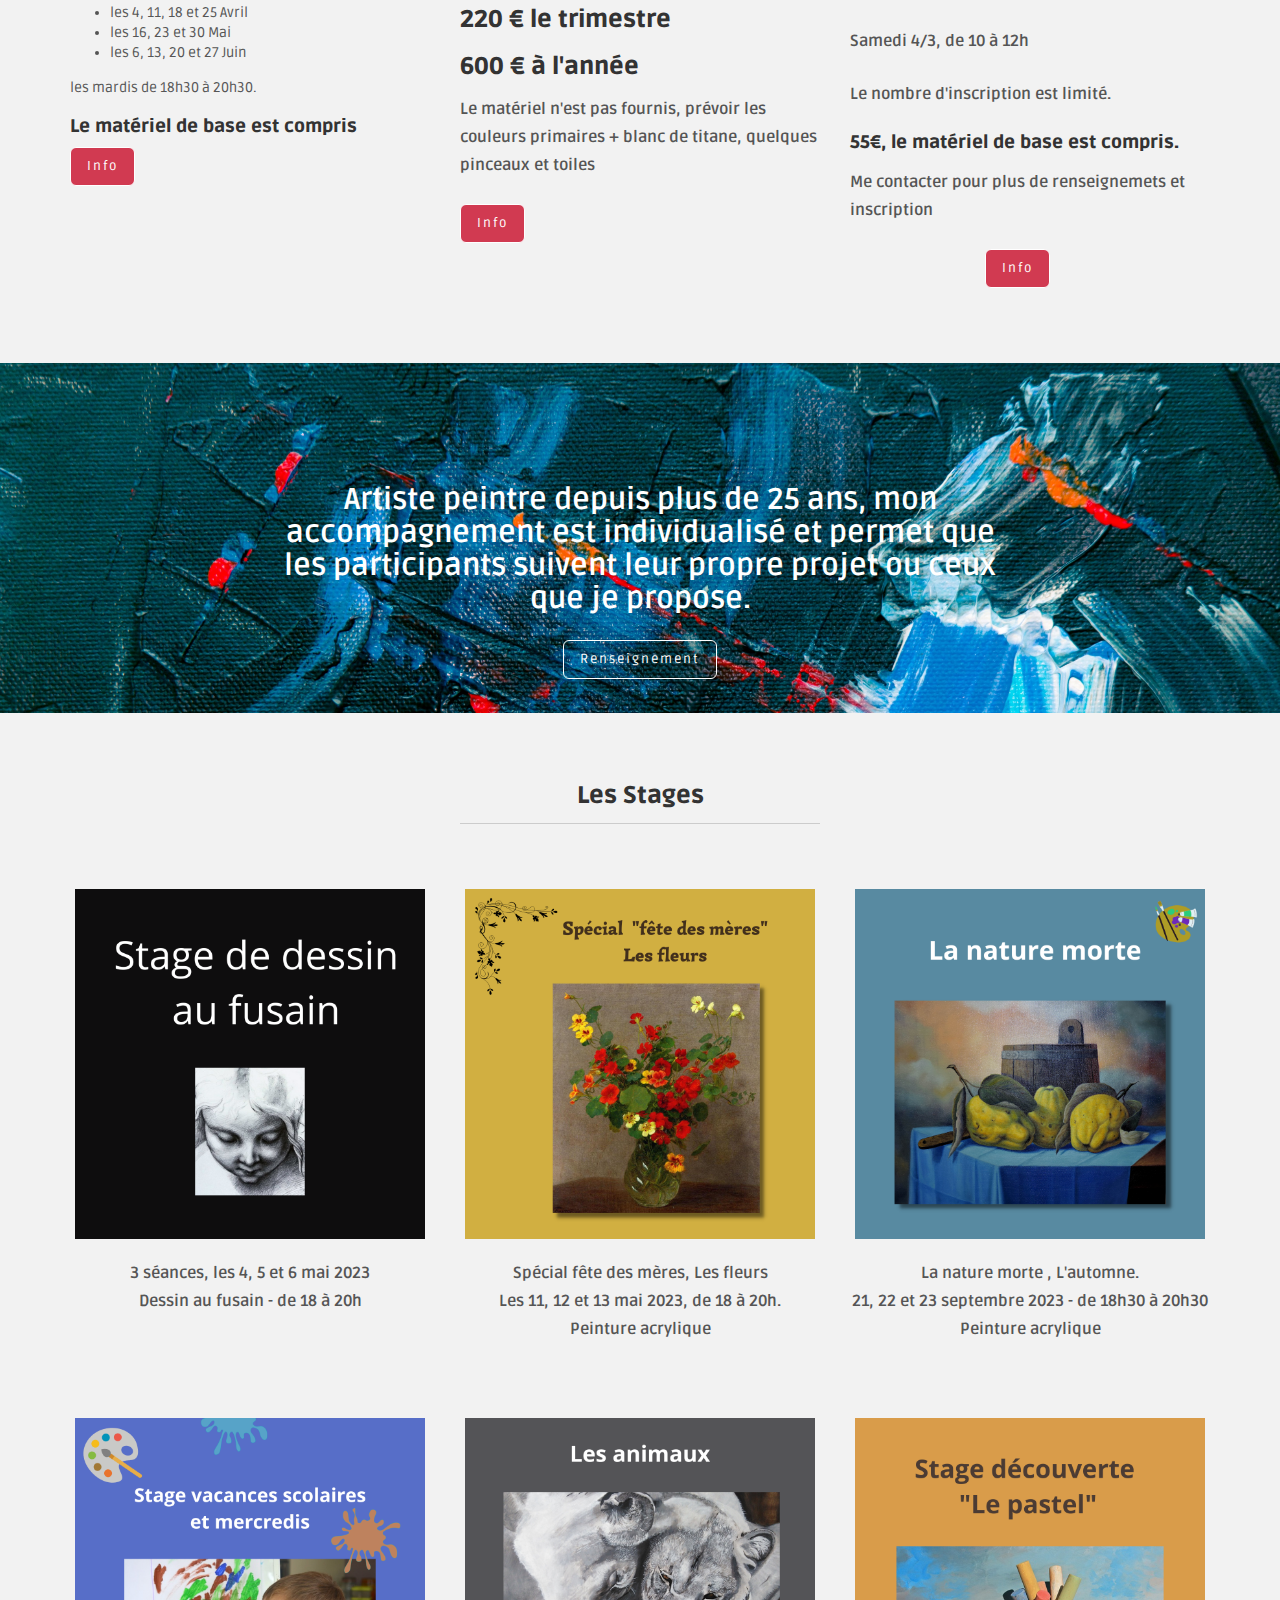
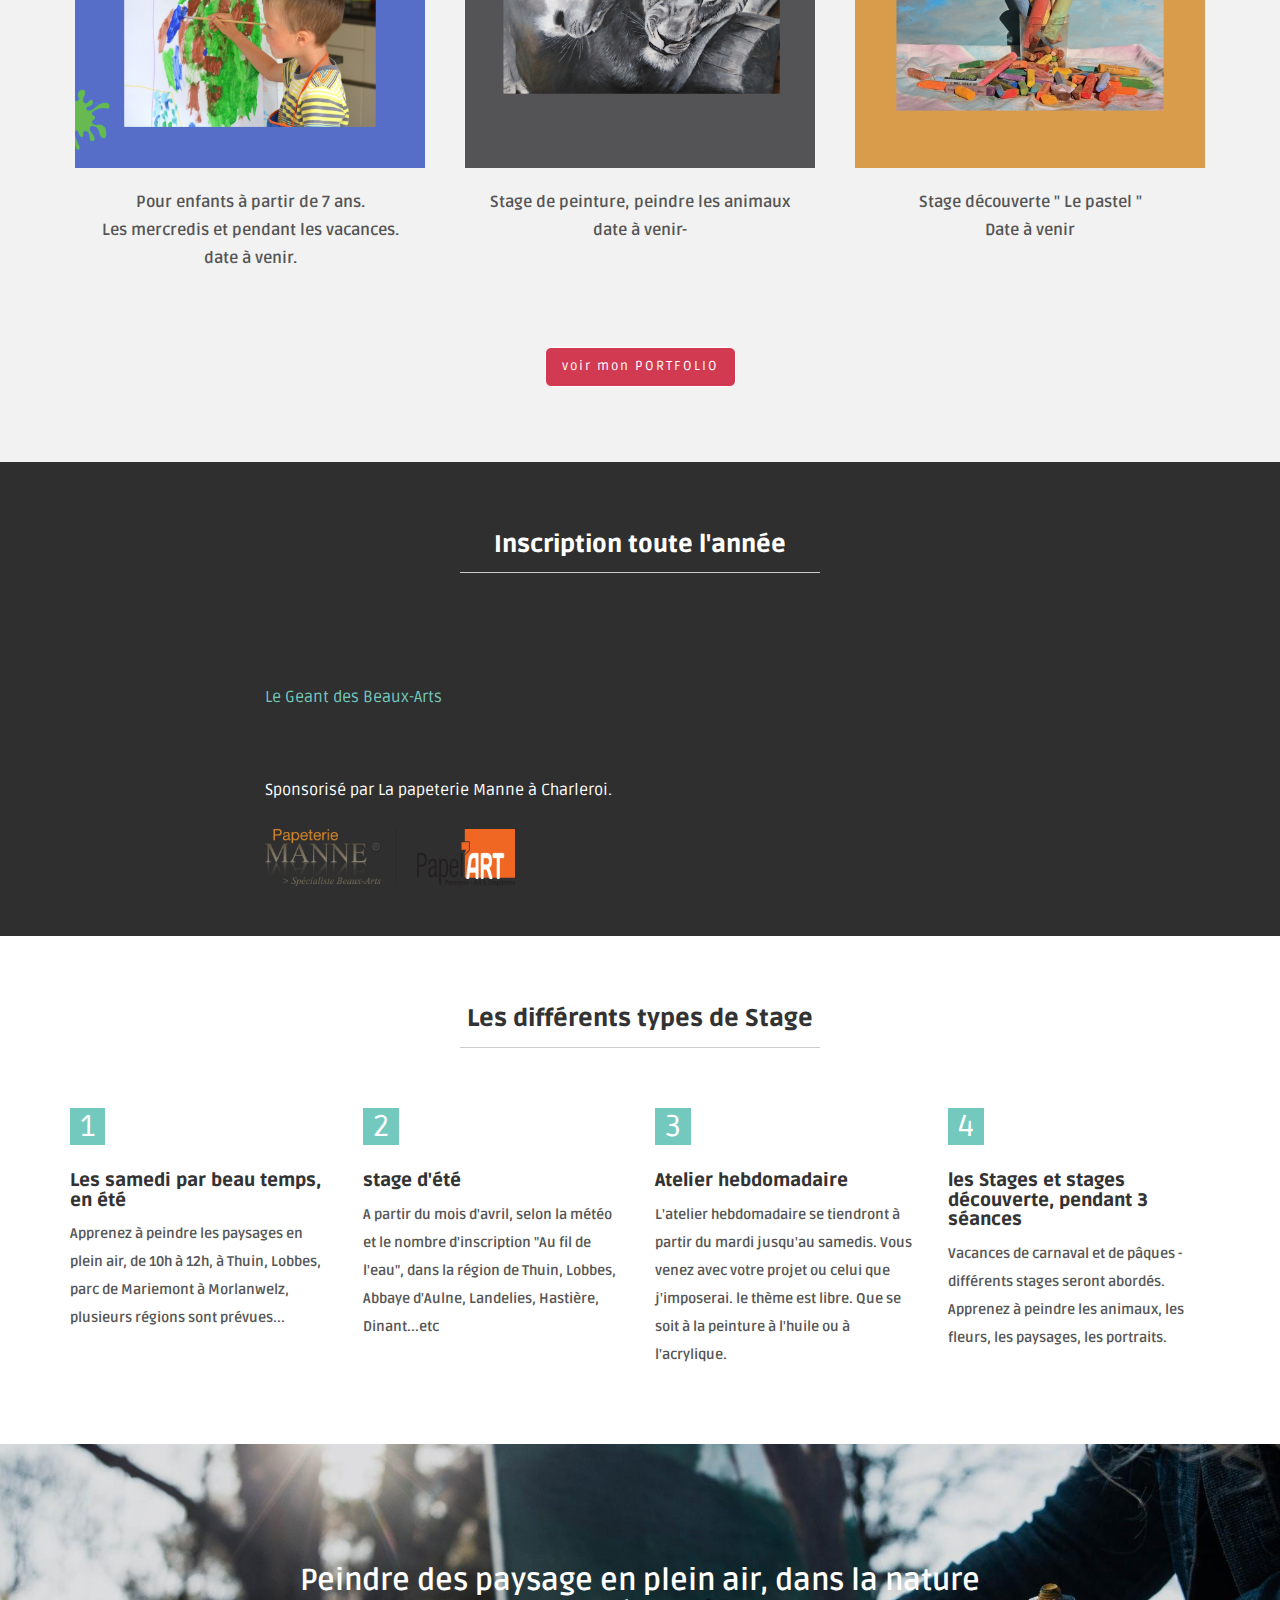
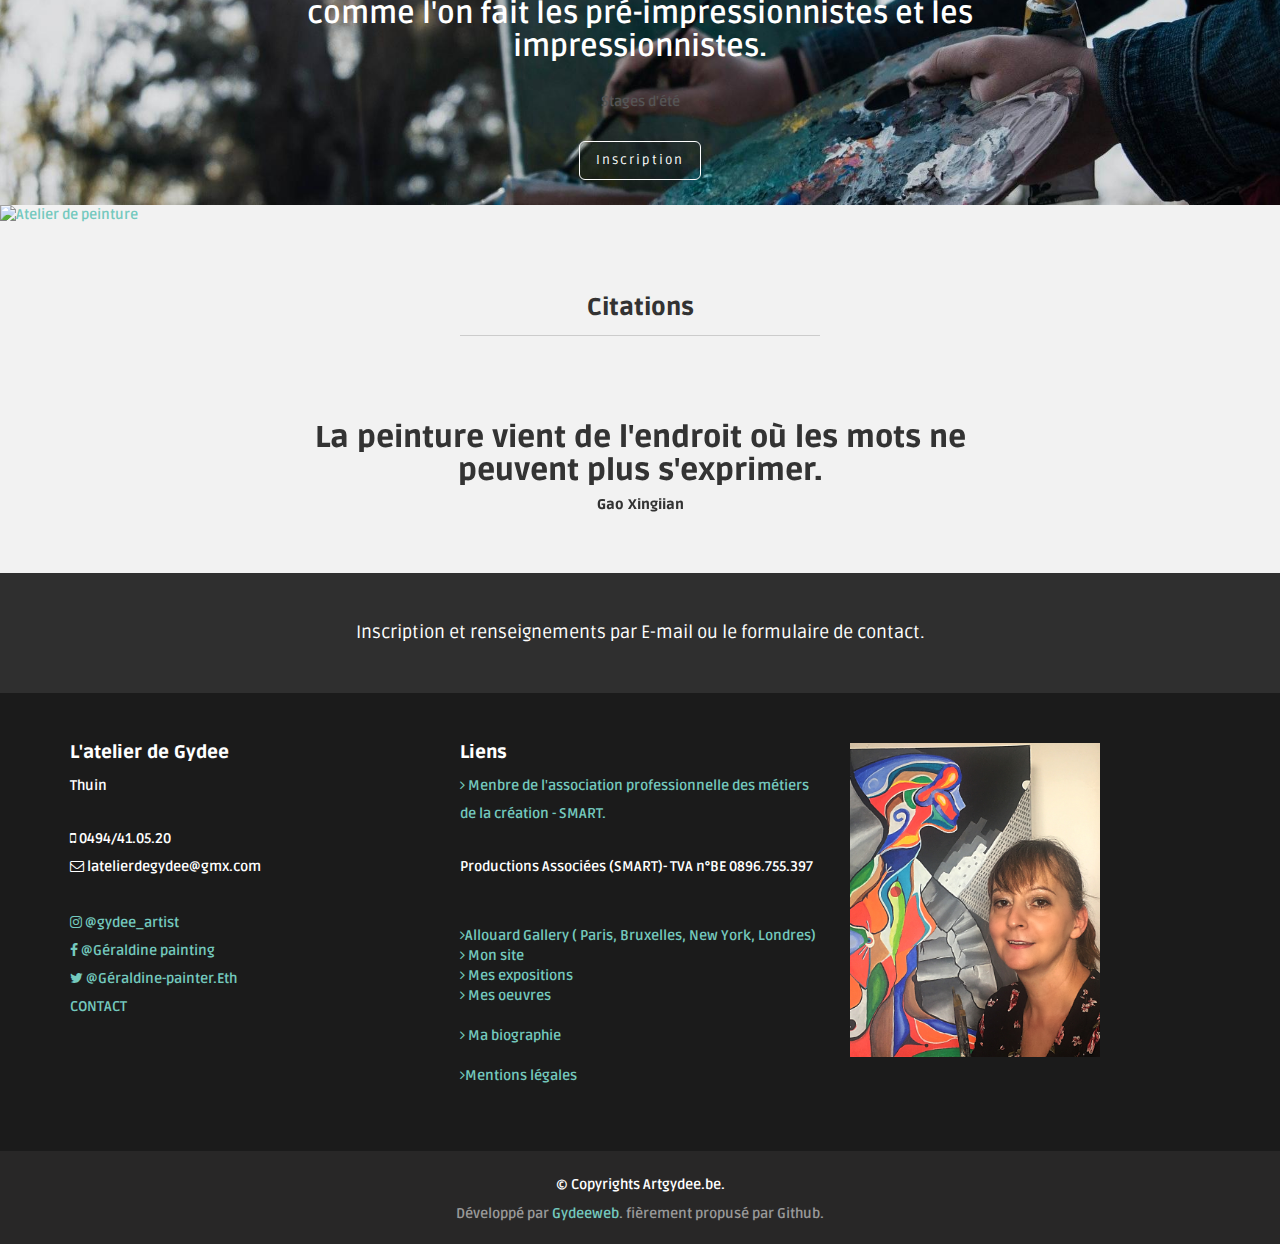
==== commit 88d32c08: "Update index.html" ====
--- a/index.html
+++ b/index.html
@@ -98,11 +98,13 @@
     </div>
 	  <! --------------------------------------portrait----------------------------------------------------->
     <!-- /row -->
+	    <div class="pal"><a href="#"><img width="150" src="img/portfolio/pal.png" alt="palette" /></a></div>
+	  
 	  <h4>Les News 2023</h4>
 
     <div class="row mt"> 
       <div class="col-lg-4 col-md-4 col-xs-12 desc">
-        <a href="contact.html"><img width="350" src="img/portfolio/gydee2.png" alt="" />
+        <a href="contact.html"><img width="350" src="img/portfolio/gydee2.png" alt="portrait" />
 					
 				</a>
       
@@ -134,7 +136,7 @@
       <!-- col-lg-4 -->
 
       <div class="col-lg-4 col-md-4 col-xs-12 desc">
-        <a class="b-link-fade b-animate-go" href="#"><img width="350" src="img/portfolio/atelier1.png" alt="" />
+        <a class="b-link-fade b-animate-go" href="#"><img width="350" src="img/portfolio/atelier1.png" alt="atelier hebdomadaire" />
 					
 				</a>
 	      <h3>Cours de peinture ( huile, acrylique) et dessin</h3>
@@ -159,7 +161,7 @@
       <!-- col-lg-4 -->
 
       <div class="col-lg-4 col-md-4 col-xs-12 desc">
-        <a class="b-link-fade b-animate-go" href="#"><img width="350" src="img/portfolio/marine.png" alt="" />
+        <a class="b-link-fade b-animate-go" href="#"><img width="350" src="img/portfolio/marine.png" alt="marine" />
 				</a>
 	      <h3>Stage "Découverte" de 3 jours, à partir du mois de mars 2023</h3><br>
        
@@ -215,7 +217,7 @@
 	   <! --------------------------------fusain Stage ------------------------------------------------------------->
     <div class="row mt centered">
       <div class="col-lg-4 desc">
-        <a class="b-link-fade b-animate-go" href="contact.html"><img width="350" src="img/portfolio/fusain3.png" alt="" />
+        <a class="b-link-fade b-animate-go" href="contact.html"><img width="350" src="img/portfolio/fusain3.png" alt="fusain stage" />
 					<div class="b-wrapper">
 					  	<h4 class="b-from-left b-animate b-delay03">3 séances. ( 55 €)</h4>
 					  	<p class="b-from-right b-animate b-delay03">Le fusain</p>
@@ -229,7 +231,7 @@
 	
 	
       <div class="col-lg-4 desc">
-        <a class="b-link-fade b-animate-go" href="#"><img width="350" src="img/portfolio/fleur.png" alt="" />
+        <a class="b-link-fade b-animate-go" href="#"><img width="350" src="img/portfolio/fleur.png" alt="fleur stage" />
 		<div class="b-wrapper">
 					  	<h4 class="b-from-left b-animate b-delay03">3 séances. ( 60 €)</h4>
 					  	<p class="b-from-right b-animate b-delay03">Les fleurs</p>
@@ -243,7 +245,7 @@
 	
 	 <! -------------------------------- Stage nature morte ------------------------------------------------------------->
       <div class="col-lg-4 desc">
-        <a class="b-link-fade b-animate-go" href="#"><img width="350" src="img/portfolio/nature1.png" alt="" />
+        <a class="b-link-fade b-animate-go" href="#"><img width="350" src="img/portfolio/nature1.png" alt="nature morte stage" />
 		<div class="b-wrapper">
 					  	<h4 class="b-from-left b-animate b-delay03">3 séances. (60 €)</h4>
 					  	<p class="b-from-right b-animate b-delay03">Nature morte</p>
@@ -259,7 +261,7 @@
 	 <! --------------------------------enfants Stage ------------------------------------------------------------->
     <div class="row mt centered">
       <div class="col-lg-4 desc">
-        <a class="b-link-fade b-animate-go" href="#"><img width="350" src="img/portfolio/enfant23.png" alt="" />
+        <a class="b-link-fade b-animate-go" href="#"><img width="350" src="img/portfolio/enfant23.png" alt="stage art enfant" />
 					<div class="b-wrapper">
 					  	<h4 class="b-from-left b-animate b-delay03"> Les mercredis</h4>
 					  	<p class="b-from-right b-animate b-delay03">hebdomadaire: 60 €</p>
@@ -273,7 +275,7 @@
 	    
 	    
       <div class="col-lg-4 desc">
-        <a class="b-link-fade b-animate-go" href="#"><img width="350" src="img/portfolio/animal.png" alt="" />
+        <a class="b-link-fade b-animate-go" href="#"><img width="350" src="img/portfolio/animal.png" alt="stage animal peinture" />
 					
 				</a>
 	      <p>Stage de peinture, peindre les animaux</br>
@@ -282,7 +284,7 @@
 	    
 	     <! -------------------------------- Stage pastel ------------------------------------------------------------->
       <div class="col-lg-4 desc">
-        <a class="b-link-fade b-animate-go" href="#"><img width="350" src="img/portfolio/pastel.png" alt="" />
+        <a class="b-link-fade b-animate-go" href="#"><img width="350" src="img/portfolio/pastel.png" alt="stage pastel" />
 					
 				</a>
 	      <p>Stage découverte " Le pastel "</br>
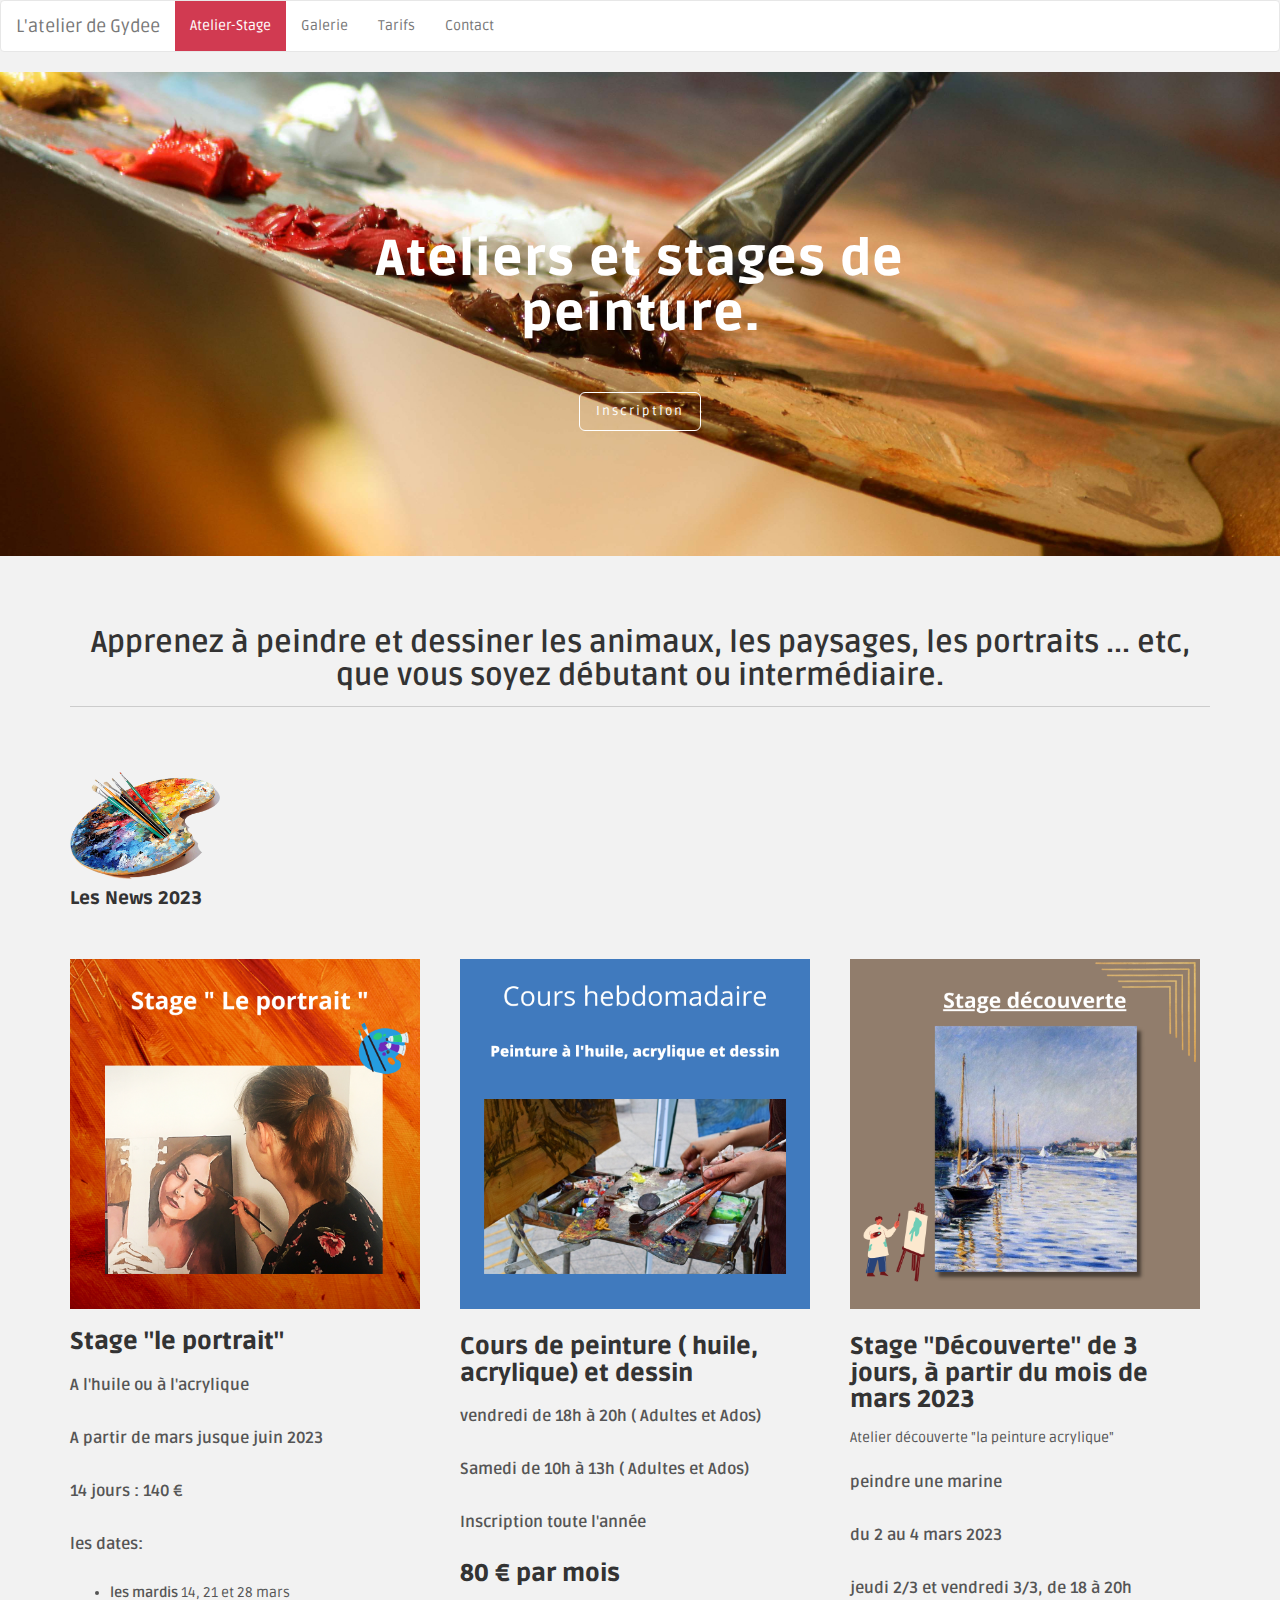
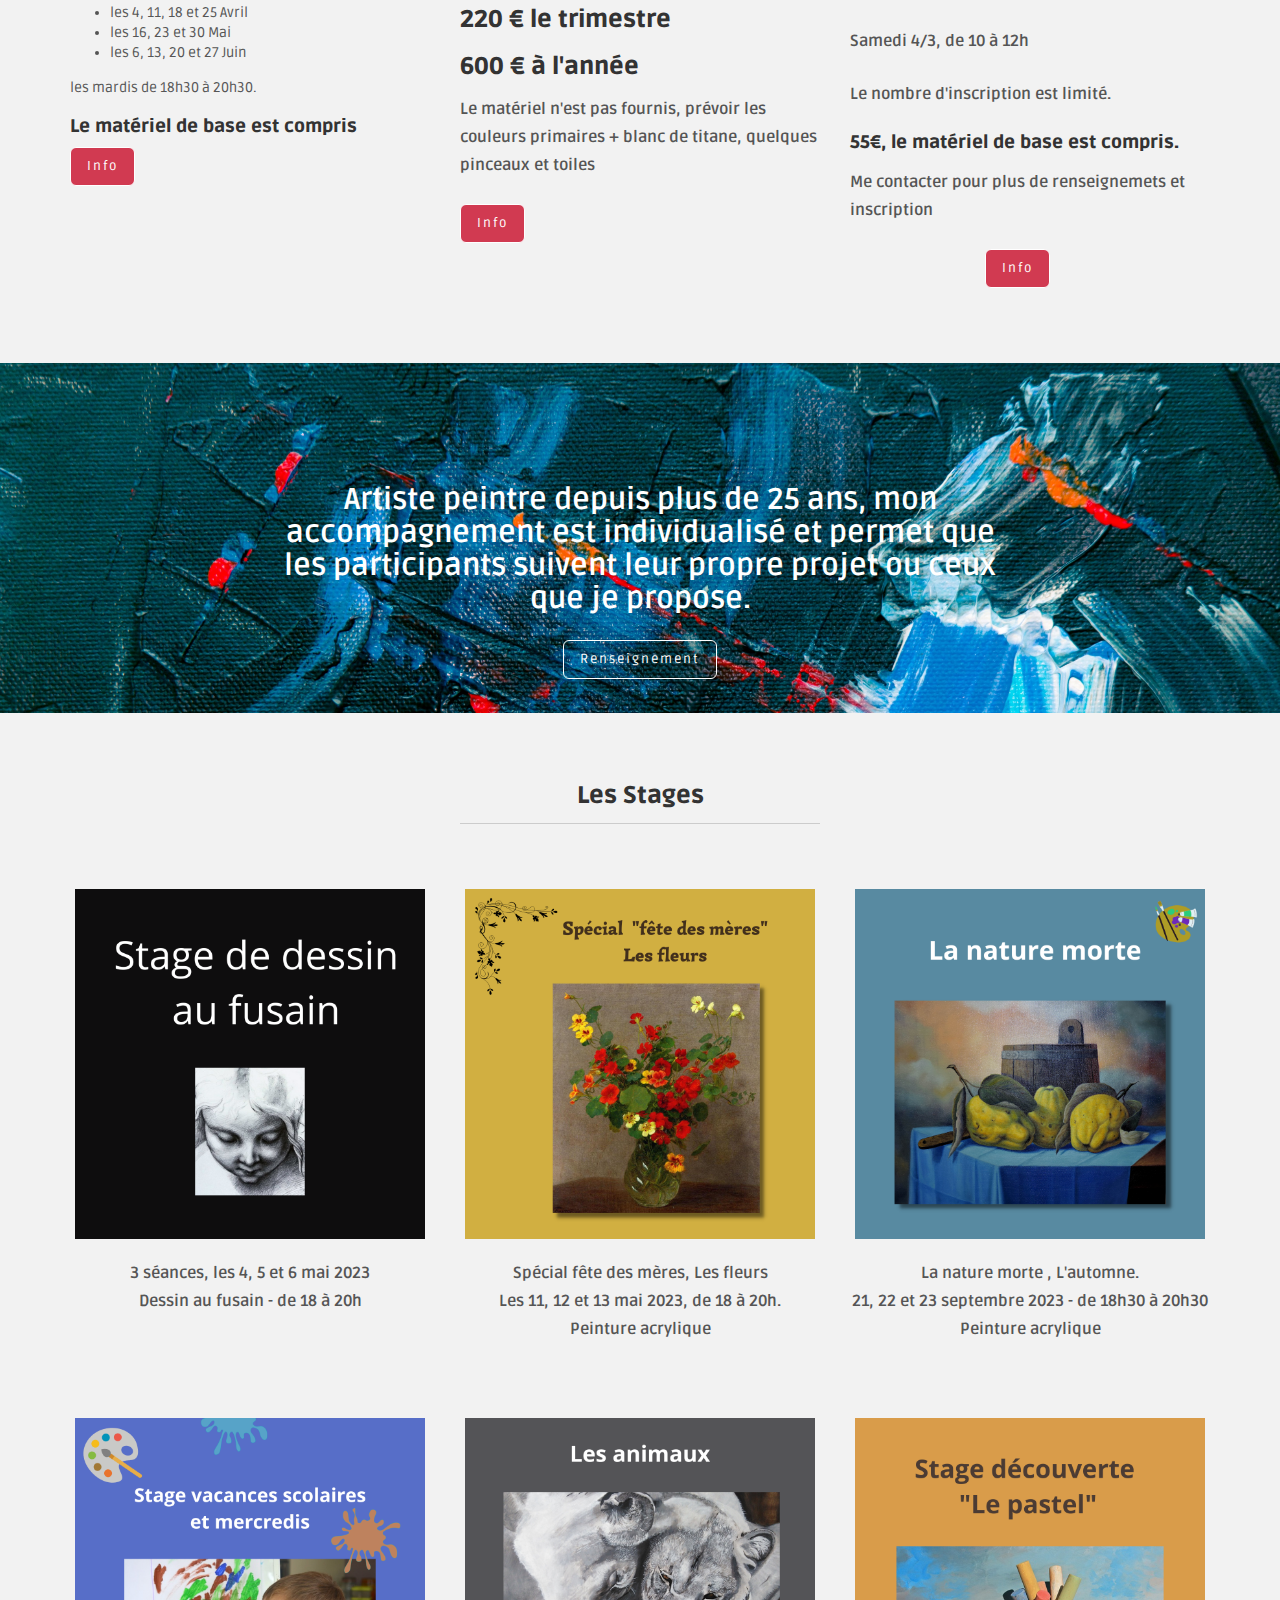
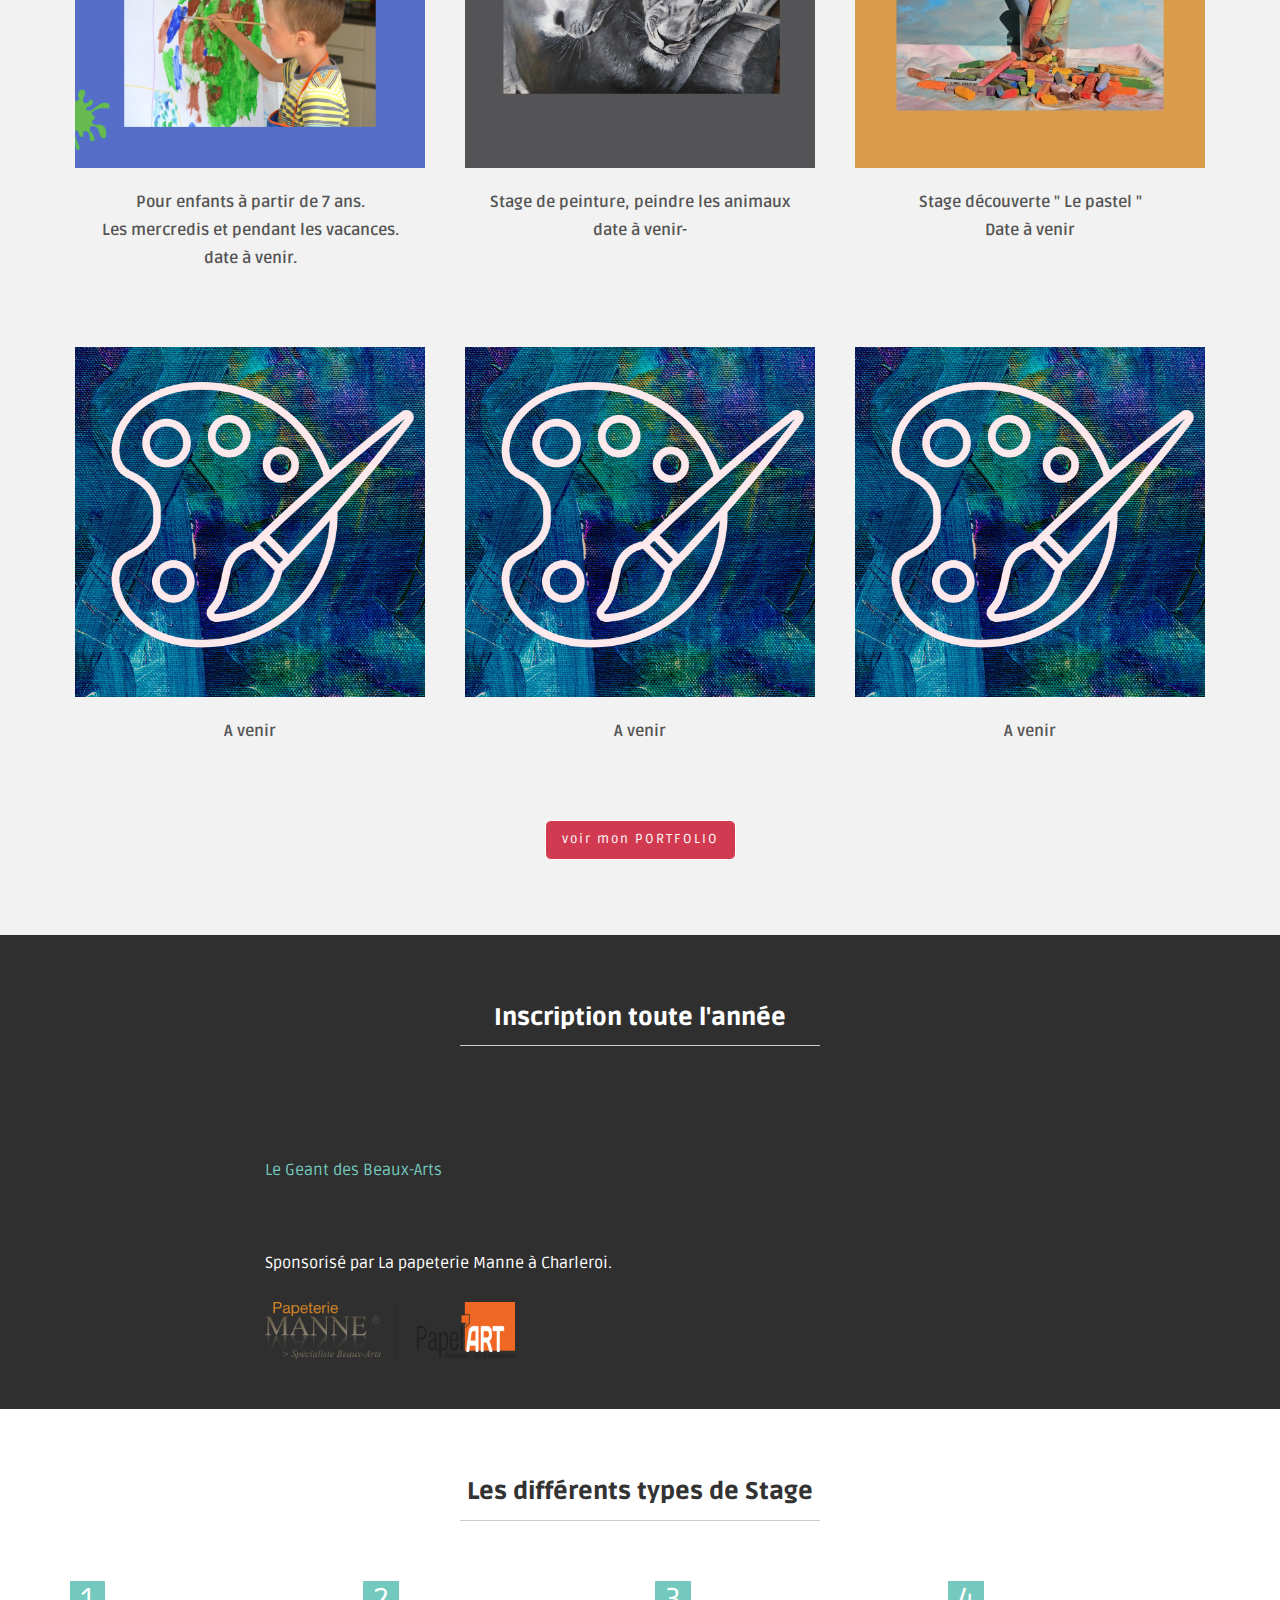
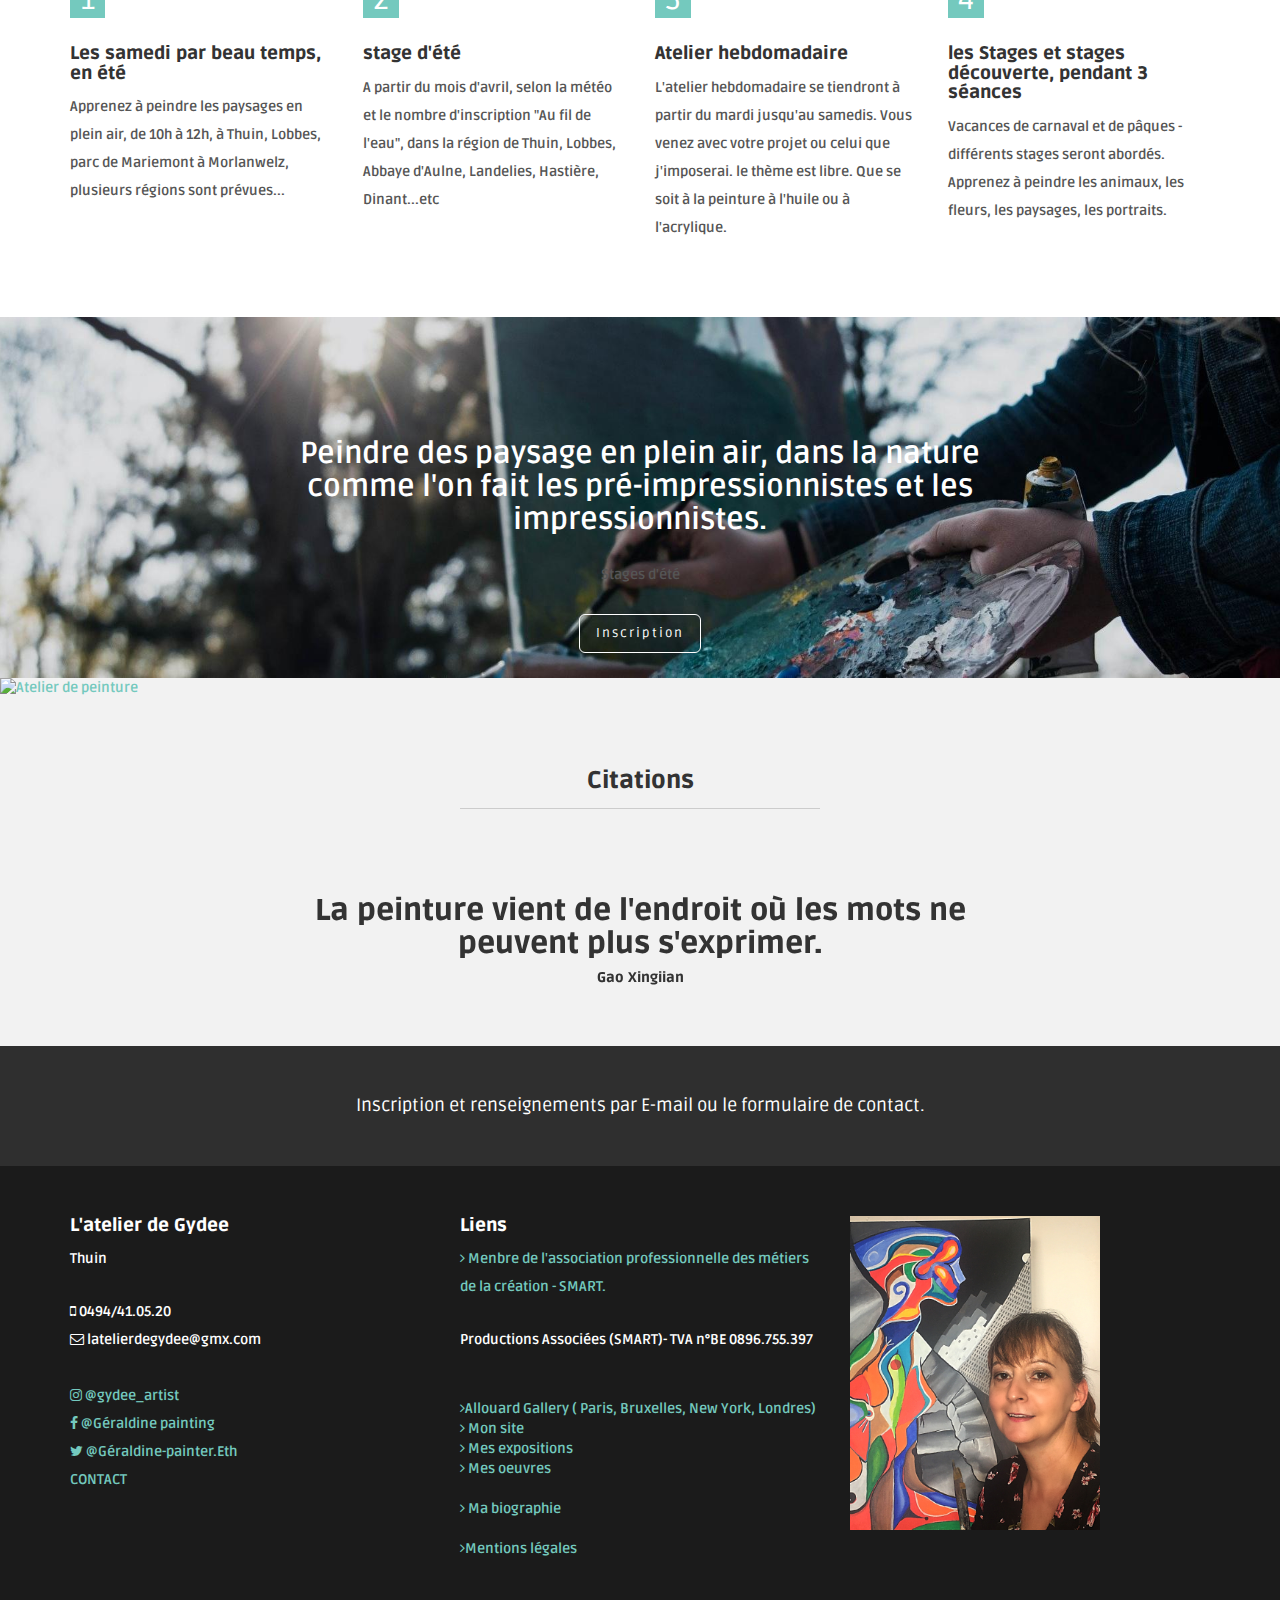
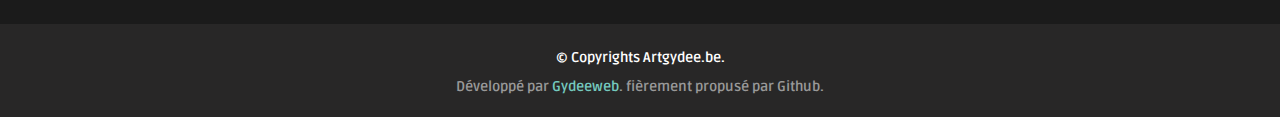
==== commit 205f288c: "Update index.html" ====
--- a/index.html
+++ b/index.html
@@ -292,6 +292,36 @@
       </div>
     </div>
     <!-- /row -->
+ <! -------------------------------- Stage 1------------------------------------------------------------->
+    <div class="row mt centered">
+      <div class="col-lg-4 desc">
+        <a class="b-link-fade b-animate-go" href="#"><img width="350" src="img/portfolio/art.png" alt="stage art enfant" />
+					<div class="b-wrapper">
+					  	<h4 class="b-from-left b-animate b-delay03"> </h4>
+					  	<p class="b-from-right b-animate b-delay03"></p>
+					</div>
+				</a>
+	      <p>A venir</br</p>
+      </div>
+	     <! -------------------------------- Stage 2------------------------------------------------------------->
+	    
+	    
+      <div class="col-lg-4 desc">
+        <a class="b-link-fade b-animate-go" href="#"><img width="350" src="img/portfolio/art.png" alt="stage animal peinture" />
+					
+				</a>
+	      <p>A venir</p>
+      </div>
+	    
+	     <! -------------------------------- Stage  3------------------------------------------------------------->
+      <div class="col-lg-4 desc">
+        <a class="b-link-fade b-animate-go" href="#"><img width="350" src="img/portfolio/art.png" alt="stage pastel" />
+					
+				</a>
+	      <p>A venir</p>
+      </div>
+    </div>
+    <!-- /row -->
 <! ----------------------------------------------- bouton ----------------------->
     <div class="row mt centered">
       <div class="col-lg-4 col-lg-offset-4">
--- a/css/style.css
+++ b/css/style.css
@@ -18,6 +18,7 @@
     -webkit-overflow-scrolling: touch;
 
 }
+
 
 /* Titles */
 h1, h2, h3, h4, h5, h6 {
